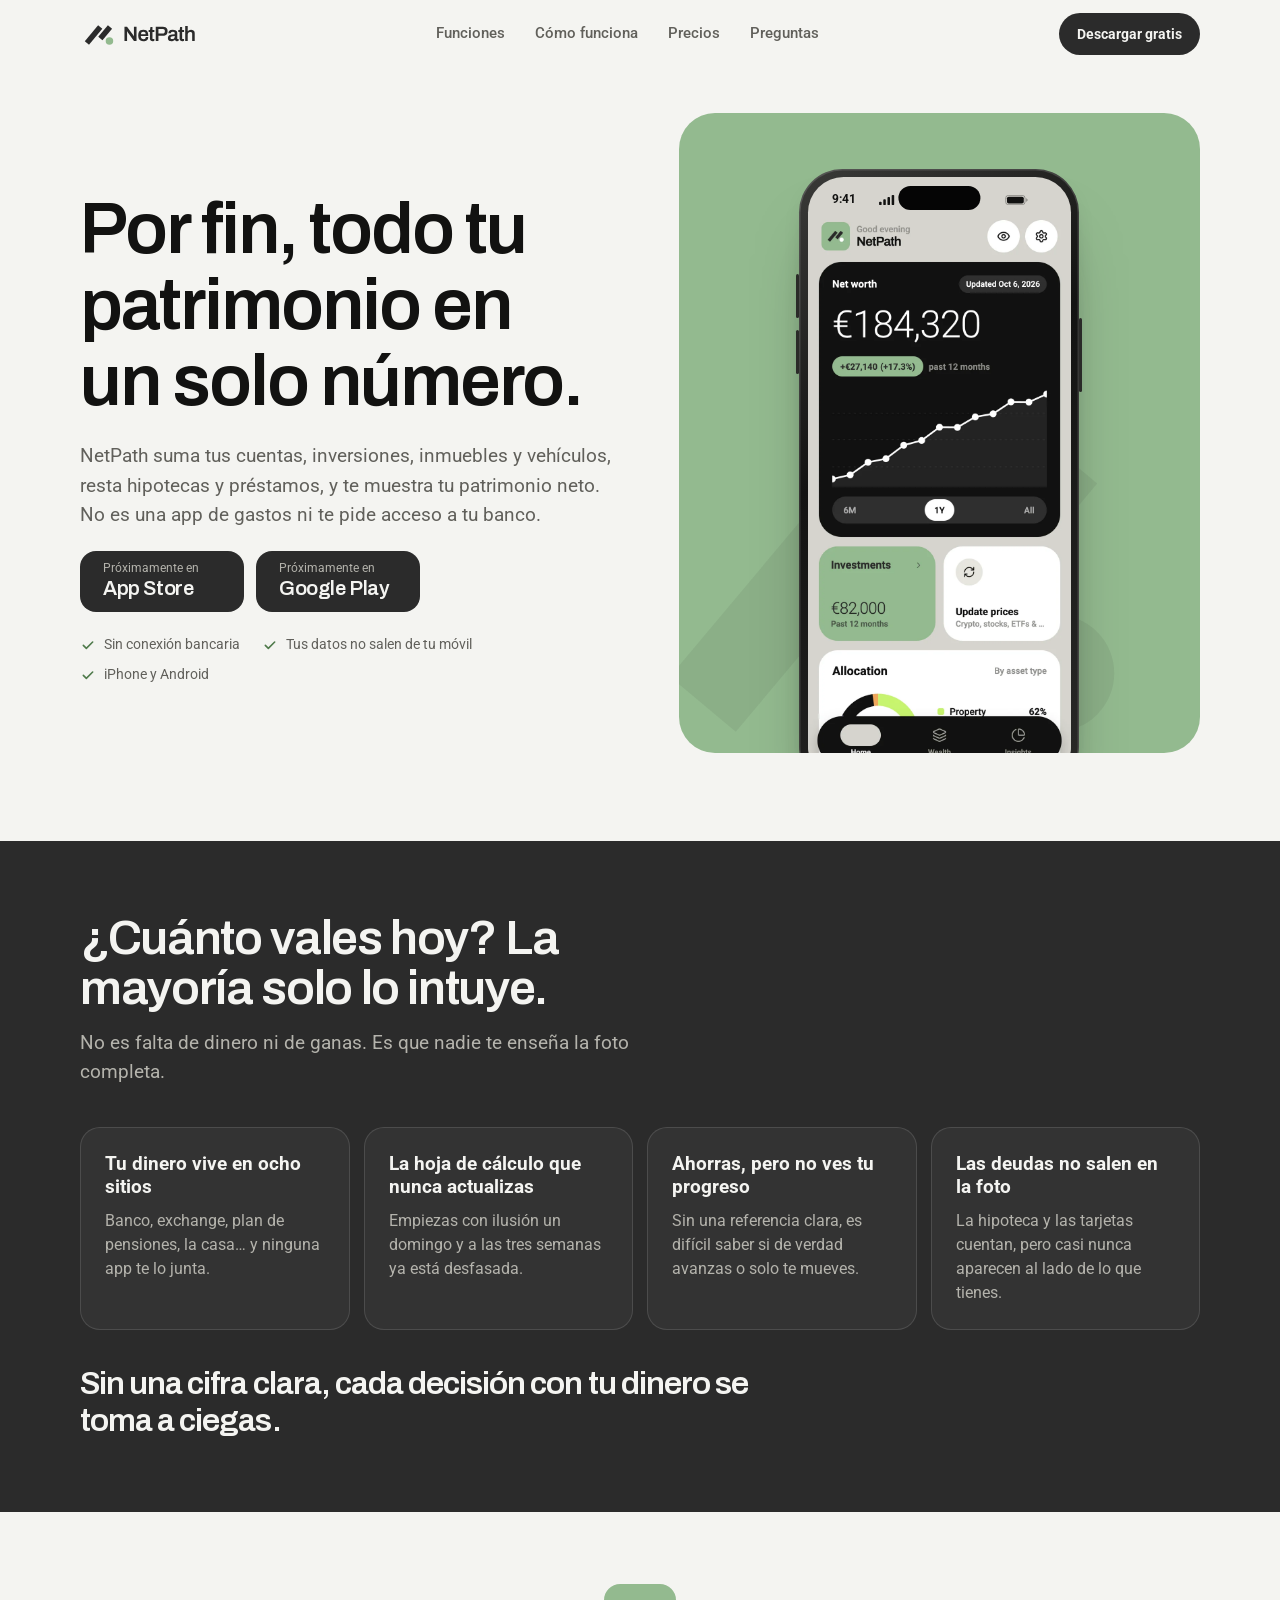
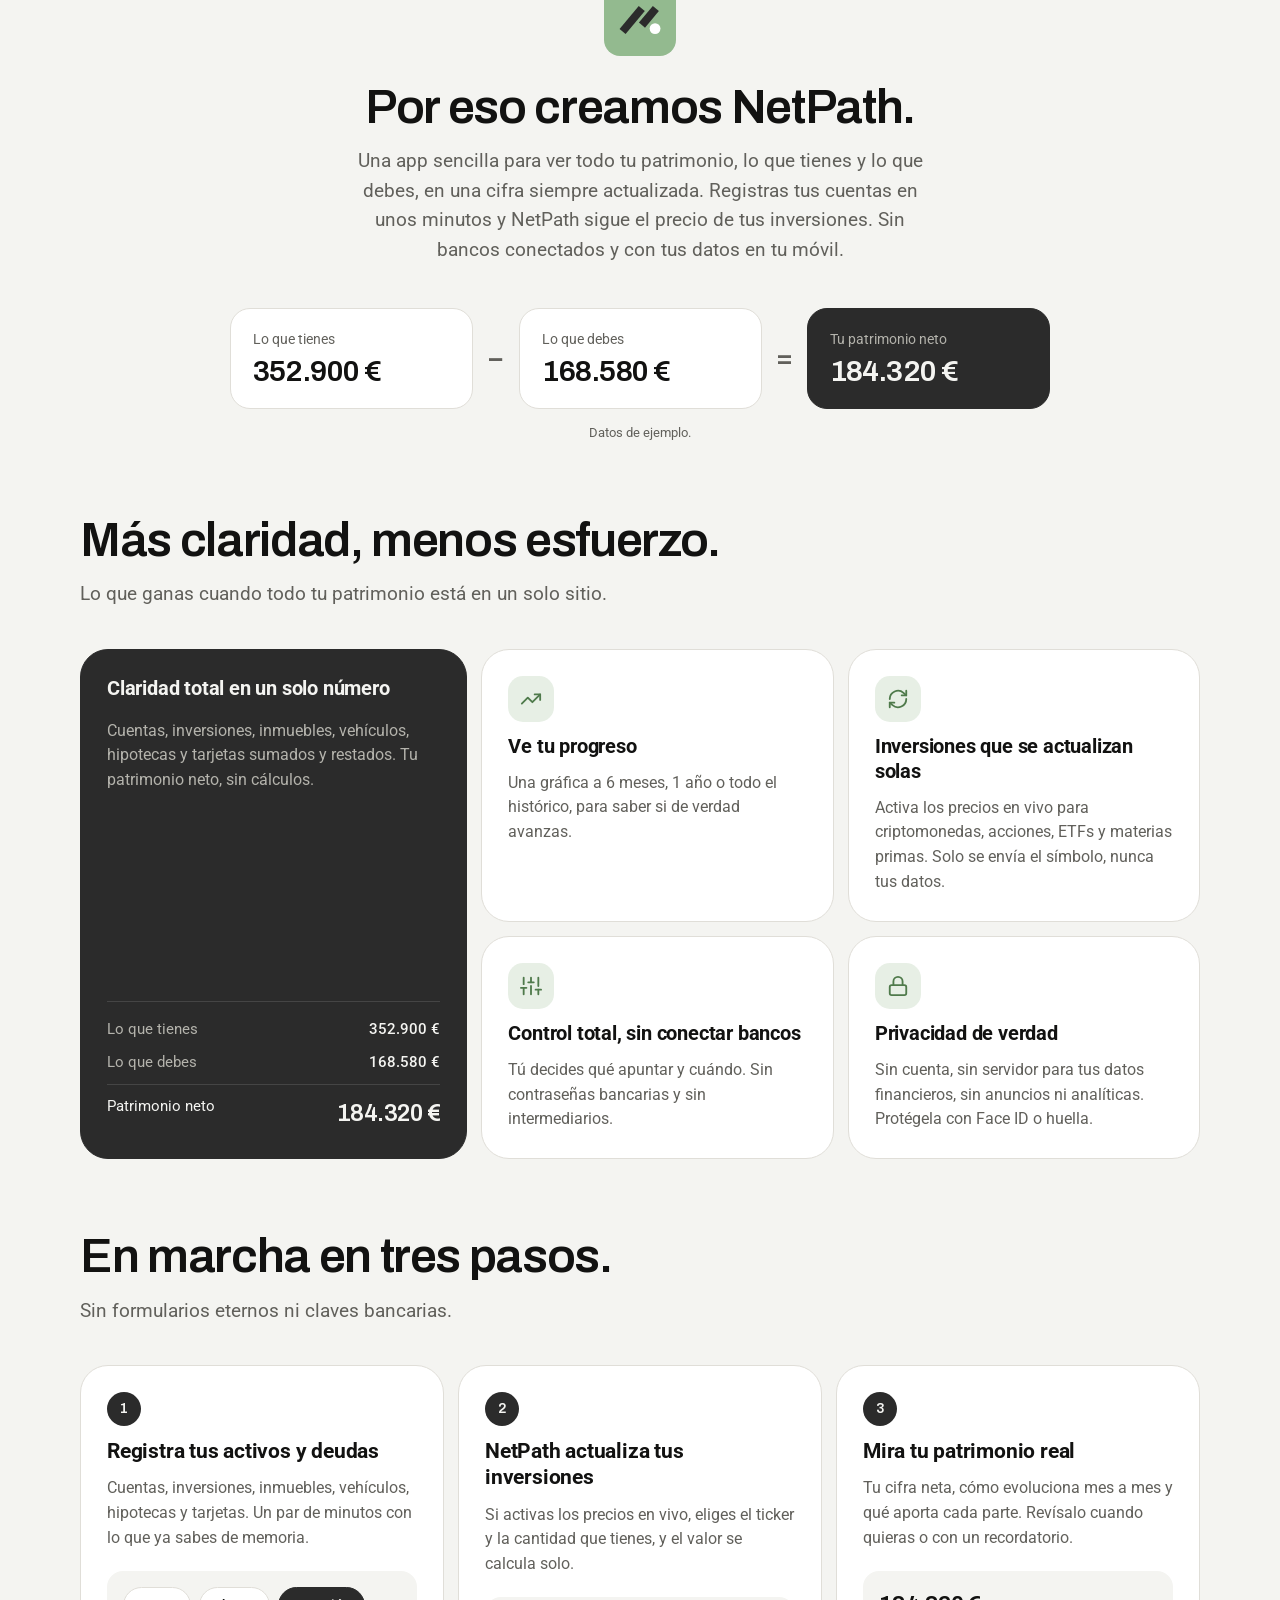
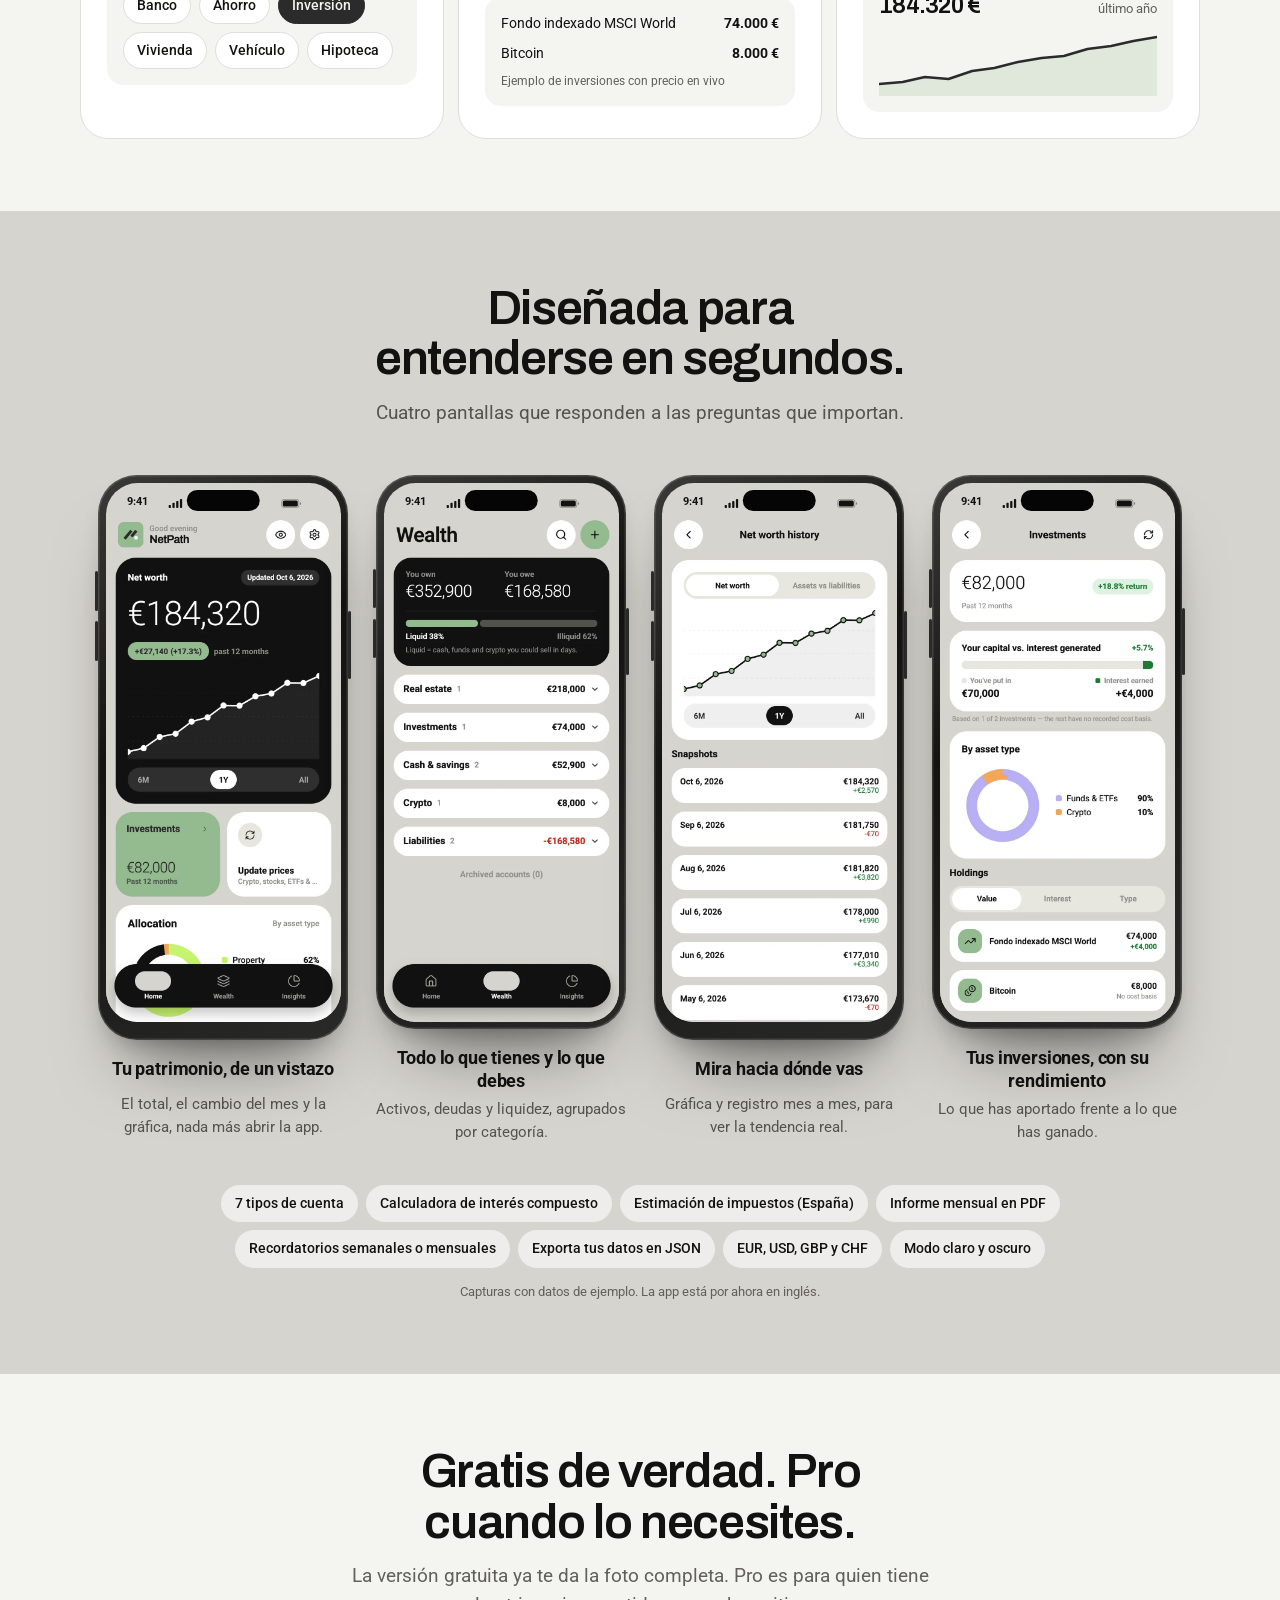
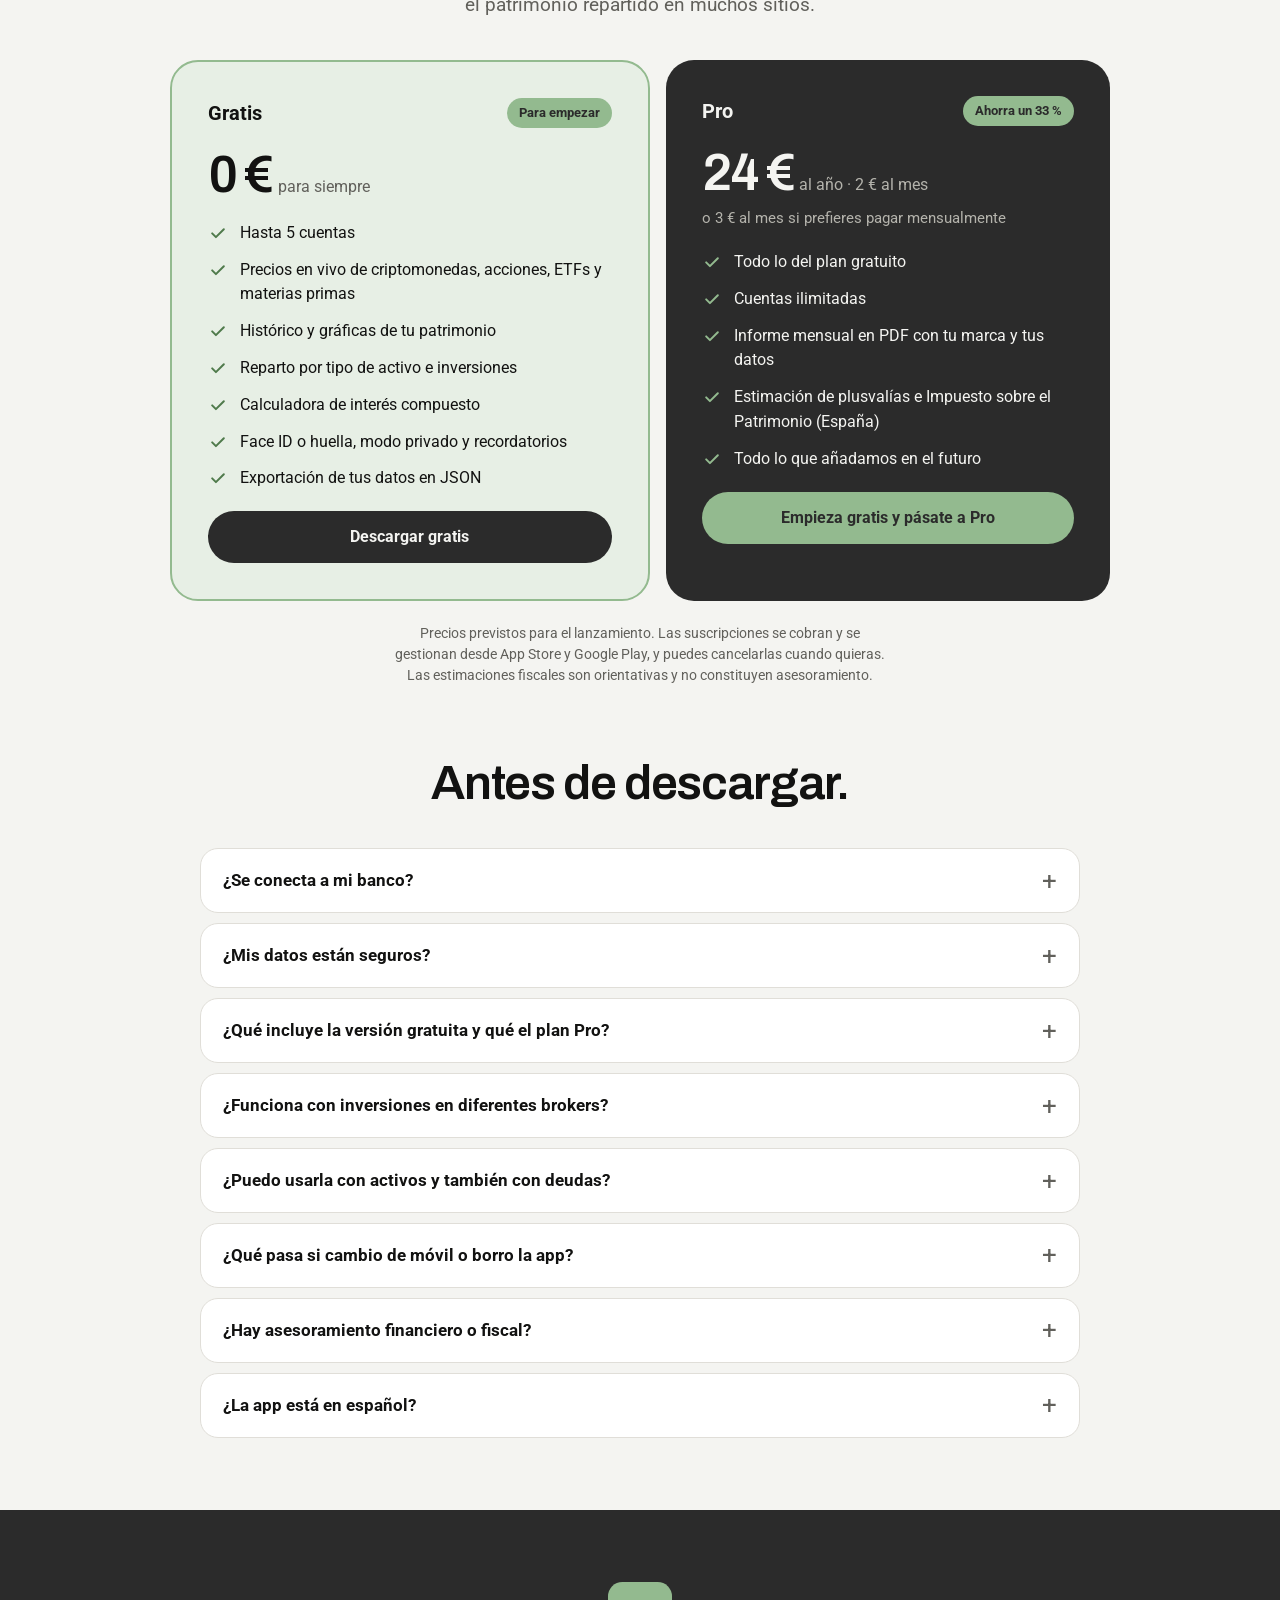
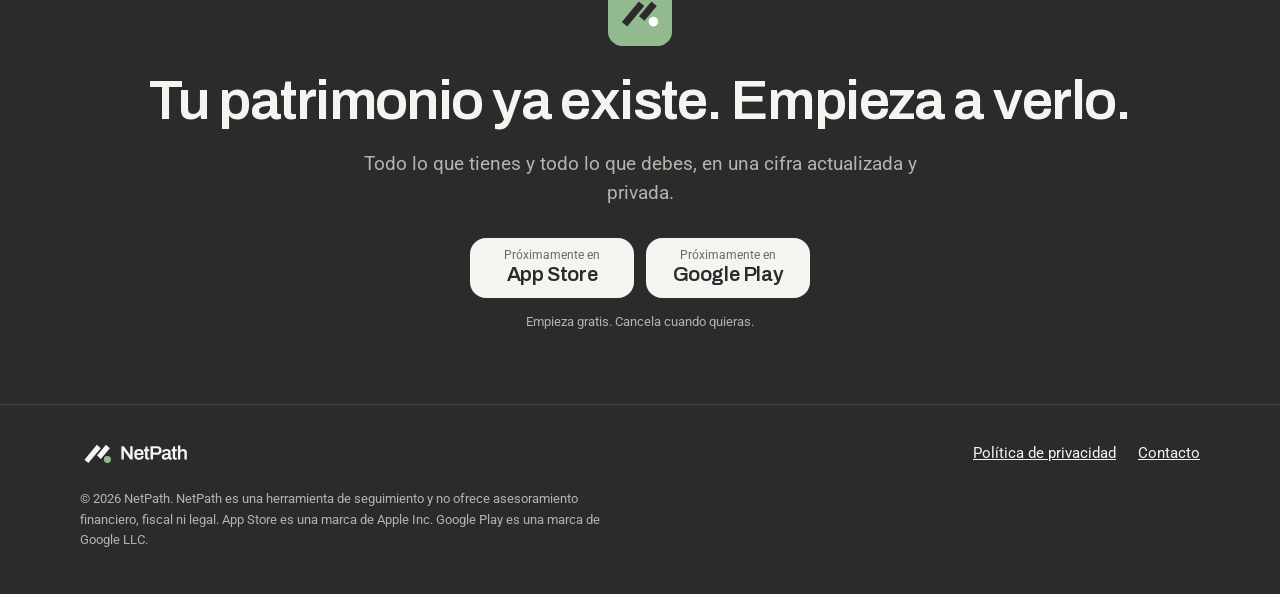
==== index.html @ cfa5561f "NetPath landing page (es), privacy policy, brand assets Co-Authored-By: Claude Sonnet 5.5 <noreply@a" ====
<!doctype html>
<html lang="es">
<head>
  <meta charset="utf-8">
  <meta name="viewport" content="width=device-width, initial-scale=1, viewport-fit=cover">
  <title>NetPath: tu patrimonio neto en un solo número</title>
  <meta name="description" content="NetPath suma tus cuentas, inversiones, inmuebles y deudas y te muestra tu patrimonio neto. Sin conectar bancos y con tus datos solo en tu móvil. Para iPhone y Android.">
  <meta name="theme-color" content="#F4F4F1">
  <meta property="og:type" content="website">
  <meta property="og:title" content="NetPath: tu patrimonio neto en un solo número">
  <meta property="og:description" content="Sin conectar bancos. Tus datos se quedan en tu móvil. Gratis para empezar.">
  <meta property="og:locale" content="es_ES">
  <link rel="icon" href="assets/brand/app-icon.svg" type="image/svg+xml">
  <link rel="apple-touch-icon" href="assets/brand/app-icon-1024.png">
  <link rel="preload" href="assets/fonts/archivo-600.woff" as="font" type="font/woff" crossorigin>
  <link rel="stylesheet" href="styles.css">
</head>
<body>

<!-- Shared icons (status bar of the phone mockups, checks) -->
<svg width="0" height="0" style="position:absolute" aria-hidden="true">
  <symbol id="i-signal" viewBox="0 0 18 12"><rect x="0" y="8" width="3" height="4" rx="1" fill="currentColor"/><rect x="5" y="5" width="3" height="7" rx="1" fill="currentColor"/><rect x="10" y="2.5" width="3" height="9.5" rx="1" fill="currentColor"/><rect x="15" y="0" width="3" height="12" rx="1" fill="currentColor"/></symbol>
  <symbol id="i-wifi" viewBox="0 0 17 12"><path d="M1 4.300a10.500 10.500 0 0 1 15 0" fill="none" stroke="currentColor" stroke-width="1.700" stroke-linecap="round"/><path d="M3.700 7a6.700 6.700 0 0 1 9.600 0" fill="none" stroke="currentColor" stroke-width="1.700" stroke-linecap="round"/><circle cx="8.500" cy="10" r="1.500" fill="currentColor"/></symbol>
  <symbol id="i-battery" viewBox="0 0 27 12"><rect x=".5" y=".5" width="23" height="11" rx="3.200" fill="none" stroke="currentColor" opacity=".4"/><rect x="2" y="2" width="20" height="8" rx="2" fill="currentColor"/><path d="M25 4v4c.8-.3 1.500-1.100 1.500-2S25.800 4.300 25 4Z" fill="currentColor" opacity=".45"/></symbol>
  <symbol id="i-check" viewBox="0 0 24 24"><path d="M5 12.500l4.500 4.500L19 7.500" fill="none" stroke="currentColor" stroke-width="2.400" stroke-linecap="round" stroke-linejoin="round"/></symbol>
</svg>

<header class="site-header">
  <div class="wrap">
    <a class="brand" href="#top" aria-label="NetPath, inicio"><img src="assets/brand/netpath-lockup.svg" alt="NetPath" width="116" height="30"></a>
    <nav class="nav" aria-label="Principal">
      <a href="#beneficios">Funciones</a>
      <a href="#como-funciona">Cómo funciona</a>
      <a href="#precios">Precios</a>
      <a href="#preguntas">Preguntas</a>
    </nav>
    <a class="btn btn-dark btn-sm" href="#descargar">Descargar gratis</a>
  </div>
</header>

<main id="top">

<!-- 1. Hero -->
<section class="hero">
  <div class="wrap hero-grid">
    <div class="hero-copy">
      <h1 class="h-display">Por fin, todo tu patrimonio en un solo número.</h1>
      <p class="lead">NetPath suma tus cuentas, inversiones, inmuebles y vehículos, resta hipotecas y préstamos, y te muestra tu patrimonio neto. No es una app de gastos ni te pide acceso a tu banco.</p>
      <div class="stores" id="hero-stores" data-stores>
        <a class="store" data-store="ios" aria-disabled="true"><span class="store-small">Próximamente en</span><span class="store-big">App Store</span></a>
        <a class="store" data-store="android" aria-disabled="true"><span class="store-small">Próximamente en</span><span class="store-big">Google Play</span></a>
      </div>
      <ul class="trust">
        <li><svg><use href="#i-check"/></svg>Sin conexión bancaria</li>
        <li><svg><use href="#i-check"/></svg>Tus datos no salen de tu móvil</li>
        <li><svg><use href="#i-check"/></svg>iPhone y Android</li>
      </ul>
    </div>
    <div class="hero-panel">
      <svg class="path" viewBox="0 0 100 100" aria-hidden="true"><g fill="currentColor"><rect x="-20.72" y="-5.5" width="41.44" height="11" transform="translate(39.13 50) rotate(-50)"/><rect x="-15" y="-5.5" width="30" height="11" transform="translate(62.38 45.62) rotate(-50)"/><circle cx="70.91" cy="61.91" r="7.5"/></g></svg>
      <div class="phone">
        <div class="phone-screen">
          <div class="statusbar"><span>9:41</span><span class="icons"><svg><use href="#i-signal"/></svg><svg><use href="#i-wifi"/></svg><svg><use href="#i-battery"/></svg></span></div>
          <img src="assets/screens/home.webp" width="780" height="1688" alt="Pantalla de inicio de NetPath con un patrimonio neto de 184.320 euros y su evolución en el último año">
        </div>
      </div>
    </div>
  </div>
</section>

<!-- 2. Problema -->
<section class="section on-dark" aria-labelledby="t-problema">
  <div class="wrap">
    <div class="section-head">
      <h2 class="h-display" id="t-problema">¿Cuánto vales hoy? La mayoría solo lo intuye.</h2>
      <p class="lead">No es falta de dinero ni de ganas. Es que nadie te enseña la foto completa.</p>
    </div>
    <div class="pains">
      <div class="pain"><h3>Tu dinero vive en ocho sitios</h3><p>Banco, exchange, plan de pensiones, la casa… y ninguna app te lo junta.</p></div>
      <div class="pain"><h3>La hoja de cálculo que nunca actualizas</h3><p>Empiezas con ilusión un domingo y a las tres semanas ya está desfasada.</p></div>
      <div class="pain"><h3>Ahorras, pero no ves tu progreso</h3><p>Sin una referencia clara, es difícil saber si de verdad avanzas o solo te mueves.</p></div>
      <div class="pain"><h3>Las deudas no salen en la foto</h3><p>La hipoteca y las tarjetas cuentan, pero casi nunca aparecen al lado de lo que tienes.</p></div>
    </div>
    <p class="pain-close">Sin una cifra clara, cada decisión con tu dinero se toma a ciegas.</p>
  </div>
</section>

<!-- 3. Solución -->
<section class="section solution" aria-labelledby="t-solucion">
  <div class="wrap">
    <div class="tile"><img src="assets/brand/app-icon.svg" alt="" width="72" height="72"></div>
    <div class="section-head center">
      <h2 class="h-display" id="t-solucion">Por eso creamos NetPath.</h2>
      <p class="lead">Una app sencilla para ver todo tu patrimonio, lo que tienes y lo que debes, en una cifra siempre actualizada. Registras tus cuentas en unos minutos y NetPath sigue el precio de tus inversiones. Sin bancos conectados y con tus datos en tu móvil.</p>
    </div>
    <div class="sum" role="group" aria-label="Ejemplo de cálculo del patrimonio neto">
      <div class="sum-box"><small>Lo que tienes</small><strong>352.900 €</strong></div>
      <span class="sum-op" aria-hidden="true">−</span>
      <div class="sum-box"><small>Lo que debes</small><strong>168.580 €</strong></div>
      <span class="sum-op" aria-hidden="true">=</span>
      <div class="sum-box total"><small>Tu patrimonio neto</small><strong>184.320 €</strong></div>
    </div>
    <p class="fine">Datos de ejemplo.</p>
  </div>
</section>

<!-- 3b. Beneficios -->
<section class="section" id="beneficios" style="padding-top:0" aria-labelledby="t-beneficios">
  <div class="wrap">
    <div class="section-head">
      <h2 class="h-display" id="t-beneficios">Más claridad, menos esfuerzo.</h2>
      <p class="lead">Lo que ganas cuando todo tu patrimonio está en un solo sitio.</p>
    </div>
    <div class="benefits">
      <article class="benefit feature">
        <h3>Claridad total en un solo número</h3>
        <p>Cuentas, inversiones, inmuebles, vehículos, hipotecas y tarjetas sumados y restados. Tu patrimonio neto, sin cálculos.</p>
        <div class="mini" aria-label="Ejemplo">
          <div>Lo que tienes <b>352.900 €</b></div>
          <div>Lo que debes <b>168.580 €</b></div>
          <div class="sum-line">Patrimonio neto <b>184.320 €</b></div>
        </div>
      </article>
      <article class="benefit">
        <span class="ico"><svg viewBox="0 0 24 24" fill="none" stroke="currentColor" stroke-width="2" stroke-linecap="round" stroke-linejoin="round"><polyline points="22 7 13.5 15.5 8.5 10.5 2 17"/><polyline points="16 7 22 7 22 13"/></svg></span>
        <h3>Ve tu progreso</h3>
        <p>Una gráfica a 6 meses, 1 año o todo el histórico, para saber si de verdad avanzas.</p>
      </article>
      <article class="benefit">
        <span class="ico"><svg viewBox="0 0 24 24" fill="none" stroke="currentColor" stroke-width="2" stroke-linecap="round" stroke-linejoin="round"><path d="M3 12a9 9 0 0 1 15-6.7L21 8"/><path d="M21 3v5h-5"/><path d="M21 12a9 9 0 0 1-15 6.7L3 16"/><path d="M3 21v-5h5"/></svg></span>
        <h3>Inversiones que se actualizan solas</h3>
        <p>Activa los precios en vivo para criptomonedas, acciones, ETFs y materias primas. Solo se envía el símbolo, nunca tus datos.</p>
      </article>
      <article class="benefit">
        <span class="ico"><svg viewBox="0 0 24 24" fill="none" stroke="currentColor" stroke-width="2" stroke-linecap="round" stroke-linejoin="round"><line x1="4" y1="21" x2="4" y2="14"/><line x1="4" y1="10" x2="4" y2="3"/><line x1="12" y1="21" x2="12" y2="12"/><line x1="12" y1="8" x2="12" y2="3"/><line x1="20" y1="21" x2="20" y2="16"/><line x1="20" y1="12" x2="20" y2="3"/><line x1="1" y1="14" x2="7" y2="14"/><line x1="9" y1="8" x2="15" y2="8"/><line x1="17" y1="16" x2="23" y2="16"/></svg></span>
        <h3>Control total, sin conectar bancos</h3>
        <p>Tú decides qué apuntar y cuándo. Sin contraseñas bancarias y sin intermediarios.</p>
      </article>
      <article class="benefit">
        <span class="ico"><svg viewBox="0 0 24 24" fill="none" stroke="currentColor" stroke-width="2" stroke-linecap="round" stroke-linejoin="round"><rect x="3" y="11" width="18" height="11" rx="2"/><path d="M7 11V7a5 5 0 0 1 10 0v4"/></svg></span>
        <h3>Privacidad de verdad</h3>
        <p>Sin cuenta, sin servidor para tus datos financieros, sin anuncios ni analíticas. Protégela con Face ID o huella.</p>
      </article>
    </div>
  </div>
</section>

<!-- 4. Cómo funciona -->
<section class="section" id="como-funciona" style="padding-top:0" aria-labelledby="t-pasos">
  <div class="wrap">
    <div class="section-head">
      <h2 class="h-display" id="t-pasos">En marcha en tres pasos.</h2>
      <p class="lead">Sin formularios eternos ni claves bancarias.</p>
    </div>
    <ol class="steps" style="list-style:none;padding:0;margin:0">
      <li class="step">
        <span class="step-n">1</span>
        <h3>Registra tus activos y deudas</h3>
        <p>Cuentas, inversiones, inmuebles, vehículos, hipotecas y tarjetas. Un par de minutos con lo que ya sabes de memoria.</p>
        <div class="step-demo" aria-hidden="true"><div class="chips"><span class="chip">Banco</span><span class="chip">Ahorro</span><span class="chip on">Inversión</span><span class="chip">Vivienda</span><span class="chip">Vehículo</span><span class="chip">Hipoteca</span></div></div>
      </li>
      <li class="step">
        <span class="step-n">2</span>
        <h3>NetPath actualiza tus inversiones</h3>
        <p>Si activas los precios en vivo, eliges el ticker y la cantidad que tienes, y el valor se calcula solo.</p>
        <div class="step-demo" aria-hidden="true">
          <div class="row"><span>Fondo indexado MSCI World</span><b>74.000 €</b></div>
          <div class="row"><span>Bitcoin</span><b>8.000 €</b></div>
          <small style="color:var(--muted)">Ejemplo de inversiones con precio en vivo</small>
        </div>
      </li>
      <li class="step">
        <span class="step-n">3</span>
        <h3>Mira tu patrimonio real</h3>
        <p>Tu cifra neta, cómo evoluciona mes a mes y qué aporta cada parte. Revísalo cuando quieras o con un recordatorio.</p>
        <div class="step-demo" aria-hidden="true">
          <div class="row"><b style="font-family:var(--display);font-size:24px;letter-spacing:-.03em">184.320 €</b><small>último año</small></div>
          <svg class="spark" viewBox="0 0 200 64" preserveAspectRatio="none"><path d="M0 52 L17 50 L33 45 L50 47 L67 39 L83 36 L100 30 L117 26 L133 24 L150 17 L167 14 L183 9 L200 5 L200 64 L0 64 Z" fill="#93BA8F" opacity=".22"/><path d="M0 52 L17 50 L33 45 L50 47 L67 39 L83 36 L100 30 L117 26 L133 24 L150 17 L167 14 L183 9 L200 5" fill="none" stroke="#2B2B2B" stroke-width="2.5" stroke-linejoin="round" stroke-linecap="round" vector-effect="non-scaling-stroke"/></svg>
        </div>
      </li>
    </ol>
  </div>
</section>

<!-- Pantallas -->
<section class="section screens-band" aria-labelledby="t-pantallas">
  <div class="wrap">
    <div class="section-head center">
      <h2 class="h-display" id="t-pantallas">Diseñada para entenderse en segundos.</h2>
      <p class="lead" style="color:#55544f">Cuatro pantallas que responden a las preguntas que importan.</p>
    </div>
    <div class="screens" role="list">
      <figure role="listitem">
        <div class="phone"><div class="phone-screen"><div class="statusbar"><span>9:41</span><span class="icons"><svg><use href="#i-signal"/></svg><svg><use href="#i-wifi"/></svg><svg><use href="#i-battery"/></svg></span></div><img loading="lazy" src="assets/screens/home.webp" width="780" height="1688" alt="Inicio: patrimonio neto y evolución"></div></div>
        <figcaption><b>Tu patrimonio, de un vistazo</b><span>El total, el cambio del mes y la gráfica, nada más abrir la app.</span></figcaption>
      </figure>
      <figure role="listitem">
        <div class="phone"><div class="phone-screen"><div class="statusbar"><span>9:41</span><span class="icons"><svg><use href="#i-signal"/></svg><svg><use href="#i-wifi"/></svg><svg><use href="#i-battery"/></svg></span></div><img loading="lazy" src="assets/screens/wealth.webp" width="780" height="1688" alt="Patrimonio: lo que tienes y lo que debes, por categorías"></div></div>
        <figcaption><b>Todo lo que tienes y lo que debes</b><span>Activos, deudas y liquidez, agrupados por categoría.</span></figcaption>
      </figure>
      <figure role="listitem">
        <div class="phone"><div class="phone-screen"><div class="statusbar"><span>9:41</span><span class="icons"><svg><use href="#i-signal"/></svg><svg><use href="#i-wifi"/></svg><svg><use href="#i-battery"/></svg></span></div><img loading="lazy" src="assets/screens/history.webp" width="780" height="1688" alt="Histórico del patrimonio neto con instantáneas mensuales"></div></div>
        <figcaption><b>Mira hacia dónde vas</b><span>Gráfica y registro mes a mes, para ver la tendencia real.</span></figcaption>
      </figure>
      <figure role="listitem">
        <div class="phone"><div class="phone-screen"><div class="statusbar"><span>9:41</span><span class="icons"><svg><use href="#i-signal"/></svg><svg><use href="#i-wifi"/></svg><svg><use href="#i-battery"/></svg></span></div><img loading="lazy" src="assets/screens/investments.webp" width="780" height="1688" alt="Inversiones: capital aportado frente a intereses generados"></div></div>
        <figcaption><b>Tus inversiones, con su rendimiento</b><span>Lo que has aportado frente a lo que has ganado.</span></figcaption>
      </figure>
    </div>
    <ul class="feature-list" aria-label="Más funciones">
      <li>7 tipos de cuenta</li><li>Calculadora de interés compuesto</li><li>Estimación de impuestos (España)</li><li>Informe mensual en PDF</li><li>Recordatorios semanales o mensuales</li><li>Exporta tus datos en JSON</li><li>EUR, USD, GBP y CHF</li><li>Modo claro y oscuro</li>
    </ul>
    <p class="fine" style="text-align:center">Capturas con datos de ejemplo. La app está por ahora en inglés.</p>
  </div>
</section>

<!-- 5. Precios -->
<section class="section" id="precios" aria-labelledby="t-precios">
  <div class="wrap">
    <div class="section-head center">
      <h2 class="h-display" id="t-precios">Gratis de verdad. Pro cuando lo necesites.</h2>
      <p class="lead">La versión gratuita ya te da la foto completa. Pro es para quien tiene el patrimonio repartido en muchos sitios.</p>
    </div>
    <div class="plans">
      <article class="plan plan-free">
        <div class="plan-head"><h3>Gratis</h3><span class="pill">Para empezar</span></div>
        <p class="price">0 €<small>para siempre</small></p>
        <ul>
          <li><svg><use href="#i-check"/></svg>Hasta 5 cuentas</li>
          <li><svg><use href="#i-check"/></svg>Precios en vivo de criptomonedas, acciones, ETFs y materias primas</li>
          <li><svg><use href="#i-check"/></svg>Histórico y gráficas de tu patrimonio</li>
          <li><svg><use href="#i-check"/></svg>Reparto por tipo de activo e inversiones</li>
          <li><svg><use href="#i-check"/></svg>Calculadora de interés compuesto</li>
          <li><svg><use href="#i-check"/></svg>Face ID o huella, modo privado y recordatorios</li>
          <li><svg><use href="#i-check"/></svg>Exportación de tus datos en JSON</li>
        </ul>
        <a class="btn btn-dark" href="#descargar">Descargar gratis</a>
      </article>
      <article class="plan plan-pro on-dark">
        <div class="plan-head"><h3>Pro</h3><span class="pill">Ahorra un 33 %</span></div>
        <div><p class="price">24 €<small>al año · 2 € al mes</small></p><p class="sub" style="font-size:15px;margin-top:8px">o 3 € al mes si prefieres pagar mensualmente</p></div>
        <ul>
          <li><svg><use href="#i-check"/></svg>Todo lo del plan gratuito</li>
          <li><svg><use href="#i-check"/></svg>Cuentas ilimitadas</li>
          <li><svg><use href="#i-check"/></svg>Informe mensual en PDF con tu marca y tus datos</li>
          <li><svg><use href="#i-check"/></svg>Estimación de plusvalías e Impuesto sobre el Patrimonio (España)</li>
          <li><svg><use href="#i-check"/></svg>Todo lo que añadamos en el futuro</li>
        </ul>
        <a class="btn btn-sage" href="#descargar">Empieza gratis y pásate a Pro</a>
      </article>
    </div>
    <p class="price-note">Precios previstos para el lanzamiento. Las suscripciones se cobran y se gestionan desde App Store y Google Play, y puedes cancelarlas cuando quieras. Las estimaciones fiscales son orientativas y no constituyen asesoramiento.</p>
  </div>
</section>

<!-- 6. FAQ -->
<section class="section" id="preguntas" style="padding-top:0" aria-labelledby="t-faq">
  <div class="wrap">
    <div class="section-head center">
      <h2 class="h-display" id="t-faq">Antes de descargar.</h2>
    </div>
    <div class="faq">
      <details><summary>¿Se conecta a mi banco?</summary><div class="answer">No, y es a propósito. NetPath nunca te pide credenciales bancarias ni conecta con tus cuentas. Tú apuntas tus saldos, y así tus claves no pasan por ninguna aplicación.</div></details>
      <details><summary>¿Mis datos están seguros?</summary><div class="answer">Tus cuentas, saldos e inversiones se guardan solo en tu móvil. No hay registro de usuario ni un servidor donde estén tus datos financieros, no usamos analíticas ni publicidad, y puedes bloquear la app con Face ID o huella. Lo único que puede salir del móvil es un email, si decides dejarlo para recibir novedades. <a href="privacy/">Lee la política de privacidad</a>.</div></details>
      <details><summary>¿Qué incluye la versión gratuita y qué el plan Pro?</summary><div class="answer">La gratuita incluye hasta 5 cuentas con precios en vivo, histórico, gráficas e inversiones. Pro añade cuentas ilimitadas, el informe mensual en PDF y la estimación de impuestos para España.</div></details>
      <details><summary>¿Funciona con inversiones en diferentes brokers?</summary><div class="answer">Sí. NetPath no depende de tu broker: apuntas cada posición, o el ticker y la cantidad si activas el precio en vivo, y todo se suma en un único patrimonio. Los precios en vivo se obtienen de Binance (criptomonedas) y de Yahoo Finance (acciones, ETFs y materias primas).</div></details>
      <details><summary>¿Puedo usarla con activos y también con deudas?</summary><div class="answer">Sí. Puedes añadir hipotecas, préstamos y tarjetas de crédito, y se restan de lo que tienes para dar tu patrimonio neto real.</div></details>
      <details><summary>¿Qué pasa si cambio de móvil o borro la app?</summary><div class="answer">Como tus datos viven solo en tu dispositivo, no hay copia en la nube. Antes de cambiar de móvil o desinstalar, usa la opción de exportar tus datos en JSON para guardarlos donde prefieras.</div></details>
      <details><summary>¿Hay asesoramiento financiero o fiscal?</summary><div class="answer">No. NetPath es una herramienta para ver y entender tu patrimonio. Las estimaciones de impuestos son orientativas y conviene confirmarlas con un profesional.</div></details>
      <details><summary>¿La app está en español?</summary><div class="answer">Por ahora la app está en inglés. Estamos trabajando en la versión en español.</div></details>
    </div>
  </div>
</section>

<!-- 7. Cierre -->
<section class="section on-dark cta-final" id="descargar" aria-labelledby="t-cierre">
  <div class="wrap">
    <div class="tile"><img src="assets/brand/app-icon.svg" alt="" width="64" height="64"></div>
    <h2 class="h-display" id="t-cierre" style="font-size:clamp(32px,7vw,56px)">Tu patrimonio ya existe. Empieza a verlo.</h2>
    <p class="lead">Todo lo que tienes y todo lo que debes, en una cifra actualizada y privada.</p>
    <div class="stores stores--light" data-stores>
      <a class="store" data-store="ios" aria-disabled="true"><span class="store-small">Próximamente en</span><span class="store-big">App Store</span></a>
      <a class="store" data-store="android" aria-disabled="true"><span class="store-small">Próximamente en</span><span class="store-big">Google Play</span></a>
    </div>
    <p class="fine" style="color:var(--muted-on-dark)">Empieza gratis. Cancela cuando quieras.</p>
  </div>
</section>

</main>

<footer class="site-footer on-dark">
  <div class="wrap">
    <div class="foot-top">
      <img src="assets/brand/netpath-lockup-on-dark.svg" alt="NetPath" width="116" height="28">
      <nav class="foot-links" aria-label="Legal y contacto">
        <a href="privacy/">Política de privacidad</a>
        <a href="mailto:barnacle1982@altmail.kr">Contacto</a>
      </nav>
    </div>
    <p class="foot-small">© <span id="year">2026</span> NetPath. NetPath es una herramienta de seguimiento y no ofrece asesoramiento financiero, fiscal ni legal. App Store es una marca de Apple Inc. Google Play es una marca de Google LLC.</p>
  </div>
</footer>

<div class="sticky-cta" id="sticky" aria-hidden="true"><a class="btn btn-dark" href="#descargar" tabindex="-1">Descargar gratis</a></div>

<script src="main.js"></script>
</body>
</html>
---- styles.css ----
/* NetPath landing — tokens come from the brand kit (sage, charcoal, off-white). */
@font-face { font-family: "Roboto"; font-weight: 400; font-display: swap; src: url("assets/fonts/roboto-400.woff") format("woff"); }
@font-face { font-family: "Roboto"; font-weight: 500; font-display: swap; src: url("assets/fonts/roboto-500.woff") format("woff"); }
@font-face { font-family: "Roboto"; font-weight: 700; font-display: swap; src: url("assets/fonts/roboto-700.woff") format("woff"); }
@font-face { font-family: "Archivo"; font-weight: 600; font-display: swap; src: url("assets/fonts/archivo-600.woff") format("woff"); }

:root {
  --charcoal: #2B2B2B;
  --ink: #121211;
  --sage: #93BA8F;
  --sage-soft: #E7EFE5;
  --sage-deep: #4F7A4B;
  --paper: #F4F4F1;
  --stone: #D6D4CE;
  --white: #FFFFFF;
  --muted: #61605B;
  --muted-on-dark: #B4B3AC;
  --line: #E0DED8;
  --line-dark: rgba(255, 255, 255, 0.12);
  --radius-lg: 28px;
  --radius-md: 20px;
  --gutter: 20px;
  --max: 1160px;
  --display: "Archivo", "Roboto", system-ui, sans-serif;
  --text: "Roboto", system-ui, -apple-system, "Segoe UI", sans-serif;
}

*, *::before, *::after { box-sizing: border-box; }
html { scroll-behavior: smooth; -webkit-text-size-adjust: 100%; }
body { margin: 0; background: var(--paper); color: var(--ink); font-family: var(--text); font-size: 17px; line-height: 1.55; -webkit-font-smoothing: antialiased; }
img, svg { display: block; max-width: 100%; }
a { color: inherit; }
h1, h2, h3, p, ul, figure { margin: 0; }
ul { padding: 0; list-style: none; }
:focus-visible { outline: 3px solid var(--sage-deep); outline-offset: 3px; border-radius: 6px; }
.on-dark :focus-visible { outline-color: var(--sage); }
@media (prefers-reduced-motion: reduce) { html { scroll-behavior: auto; } * { transition: none !important; } }

.wrap { width: 100%; max-width: var(--max); margin: 0 auto; padding-inline: var(--gutter); }
.section { padding-block: 72px; }
.on-dark { background: var(--charcoal); color: var(--paper); }
.sr-only { position: absolute; width: 1px; height: 1px; overflow: hidden; clip: rect(0 0 0 0); white-space: nowrap; }

/* Type */
.h-display { font-family: var(--display); font-weight: 600; letter-spacing: -0.028em; line-height: 1.05; text-wrap: balance; }
h1.h-display { font-size: clamp(40px, 9vw, 72px); }
h2.h-display { font-size: clamp(30px, 6vw, 48px); }
.lead { font-size: clamp(17px, 2.4vw, 19px); color: var(--muted); max-width: 54ch; }
.on-dark .lead { color: var(--muted-on-dark); }
.section-head { display: grid; gap: 14px; margin-bottom: 40px; max-width: 720px; }
.section-head.center { margin-inline: auto; text-align: center; justify-items: center; }

/* Buttons */
.btn { display: inline-flex; align-items: center; justify-content: center; gap: 8px; min-height: 52px; padding: 0 26px; border-radius: 999px; font: 700 16px/1 var(--text); text-decoration: none; border: 0; cursor: pointer; transition: transform .15s ease, background-color .15s ease; }
.btn:active { transform: scale(.98); }
.btn-dark { background: var(--charcoal); color: var(--paper); }
.btn-dark:hover { background: #000; }
.btn-sage { background: var(--sage); color: var(--charcoal); }
.btn-sage:hover { background: #A5C9A1; }
.btn-sm { min-height: 42px; padding: 0 18px; font-size: 14px; }

.stores { display: flex; flex-wrap: wrap; gap: 12px; }
.store { display: grid; gap: 1px; min-width: 164px; padding: 10px 22px 11px; border-radius: 16px; background: var(--charcoal); color: var(--paper); text-decoration: none; border: 1px solid transparent; }
.store-small { font-size: 11.5px; color: var(--muted-on-dark); line-height: 1.2; }
.store-big { font-family: var(--display); font-weight: 600; font-size: 20px; letter-spacing: -0.02em; line-height: 1.15; }
a.store:hover { background: #000; }
.store[aria-disabled="true"] { cursor: default; }
.stores--light .store { background: var(--paper); color: var(--charcoal); }
.stores--light .store-small { color: #6a6963; }
.stores--light a.store:hover { background: var(--white); }

/* Header */
.site-header { position: sticky; top: 0; z-index: 30; background: rgba(244, 244, 241, 0.9); backdrop-filter: saturate(1.4) blur(12px); border-bottom: 1px solid transparent; }
.site-header .wrap { display: flex; align-items: center; justify-content: space-between; min-height: 68px; gap: 16px; }
.brand img { height: 30px; width: auto; }
.nav { display: none; gap: 30px; font-size: 15px; font-weight: 500; }
.nav a { text-decoration: none; color: var(--muted); }
.nav a:hover { color: var(--ink); }
@media (min-width: 860px) { .nav { display: flex; } }

/* Hero */
.hero { padding-block: 28px 56px; }
.hero-grid { display: grid; gap: 40px; align-items: center; }
.hero-copy { display: grid; gap: 22px; justify-items: start; padding-top: 12px; }
.trust { display: flex; flex-wrap: wrap; gap: 8px 22px; font-size: 14px; color: var(--muted); }
.trust li { display: flex; align-items: center; gap: 8px; }
.trust svg { width: 16px; height: 16px; color: var(--sage-deep); flex: none; }
.hero-panel { position: relative; overflow: hidden; border-radius: 36px; background: var(--sage); min-height: 520px; display: flex; justify-content: center; align-items: flex-start; padding-top: 44px; isolation: isolate; }
.hero-panel .path { position: absolute; z-index: -1; width: 150%; max-width: none; left: -34%; bottom: -34%; color: rgba(43, 43, 43, 0.075); }
.hero-panel .phone { margin-bottom: -150px; }
@media (min-width: 960px) {
  .hero { padding-block: 44px 88px; }
  .hero-grid { grid-template-columns: 1.02fr 0.98fr; gap: 56px; }
  .hero-panel { min-height: 640px; padding-top: 56px; }
}

/* Phone mockup (CSS only; screenshots are real app captures) */
.phone { --w: 280px; width: var(--w); position: relative; flex: none; border-radius: calc(var(--w) * .155); padding: calc(var(--w) * .03); background: linear-gradient(145deg, #3a3a38, #131312 40%, #2a2a28); box-shadow: inset 0 0 0 1.5px rgba(255,255,255,.14), 0 50px 70px -34px rgba(18, 18, 17, .55), 0 14px 26px -14px rgba(18, 18, 17, .35); }
.phone::before, .phone::after { content: ""; position: absolute; width: 3px; background: #2a2a28; border-radius: 2px; }
.phone::before { left: -3px; top: 17%; height: 7%; box-shadow: 0 calc(var(--w) * .2) 0 #2a2a28; }
.phone::after { right: -3px; top: 24%; height: 12%; }
.phone-screen { position: relative; overflow: hidden; border-radius: calc(var(--w) * .127); background: var(--stone); }
.phone-screen::before { content: ""; position: absolute; z-index: 2; top: calc(var(--w) * .03); left: 50%; width: calc(var(--w) * .29); height: calc(var(--w) * .085); transform: translateX(-50%); border-radius: 999px; background: #050505; }
.statusbar { height: calc(var(--w) * .122); display: flex; align-items: flex-end; justify-content: space-between; padding: 0 calc(var(--w) * .085) calc(var(--w) * .022); font: 700 calc(var(--w) * .043)/1 var(--text); color: var(--ink); }
.statusbar .icons { display: flex; gap: calc(var(--w) * .014); align-items: center; }
.statusbar svg { height: calc(var(--w) * .036); width: auto; }
.phone-screen img { width: 100%; height: auto; }

/* Problem */
.pains { display: grid; gap: 14px; }
.pain { padding: 24px; border: 1px solid var(--line-dark); border-radius: var(--radius-md); background: rgba(255, 255, 255, 0.04); display: grid; gap: 10px; align-content: start; }
.pain h3 { font-size: 19px; font-weight: 700; line-height: 1.25; }
.pain p { color: var(--muted-on-dark); font-size: 15.5px; }
.pain-close { margin-top: 36px; font-family: var(--display); font-weight: 600; letter-spacing: -0.03em; font-size: clamp(22px, 4.4vw, 32px); line-height: 1.15; max-width: 22em; }
@media (min-width: 640px) { .pains { grid-template-columns: repeat(2, 1fr); } }
@media (min-width: 1000px) { .pains { grid-template-columns: repeat(4, 1fr); } }

/* Solution */
.solution { text-align: center; }
.solution .tile { width: 72px; height: 72px; margin: 0 auto 26px; border-radius: 22.4%; overflow: hidden; }
.sum { display: grid; gap: 10px; margin: 44px auto 0; max-width: 820px; align-items: center; }
.sum-box { padding: 20px 22px; border-radius: var(--radius-md); background: var(--white); border: 1px solid var(--line); text-align: left; display: grid; gap: 4px; }
.sum-box small { color: var(--muted); font-size: 14px; }
.sum-box strong { font-family: var(--display); font-weight: 600; font-size: 30px; letter-spacing: -0.03em; line-height: 1.1; }
.sum-box.total { background: var(--charcoal); border-color: var(--charcoal); color: var(--paper); }
.sum-box.total small { color: var(--muted-on-dark); }
.sum-op { font-family: var(--display); font-size: 28px; color: var(--muted); line-height: 1; }
.fine { font-size: 13px; color: var(--muted); margin-top: 14px; }
@media (min-width: 760px) { .sum { grid-template-columns: 1fr auto 1fr auto 1fr; gap: 14px; } }

/* Benefits */
.benefits { display: grid; gap: 14px; }
.benefit { padding: 26px; border-radius: var(--radius-lg); background: var(--white); border: 1px solid var(--line); display: grid; gap: 12px; align-content: start; }
.benefit h3 { font-size: 20px; font-weight: 700; line-height: 1.25; letter-spacing: -0.01em; }
.benefit p { color: var(--muted); font-size: 16px; }
.ico { width: 46px; height: 46px; border-radius: 15px; background: var(--sage-soft); display: grid; place-items: center; color: var(--sage-deep); }
.ico svg { width: 22px; height: 22px; }
.benefit.feature { background: var(--charcoal); border-color: var(--charcoal); color: var(--paper); gap: 18px; grid-template-rows: auto auto 1fr; }
.benefit.feature .mini { align-self: end; }
.benefit.feature p { color: var(--muted-on-dark); }
.mini { display: grid; gap: 10px; padding-top: 16px; border-top: 1px solid var(--line-dark); font-size: 15px; }
.mini div { display: flex; justify-content: space-between; gap: 12px; color: var(--muted-on-dark); }
.mini div b { color: var(--paper); font-weight: 500; }
.mini div.sum-line { padding-top: 10px; border-top: 1px solid var(--line-dark); color: var(--paper); }
.mini div.sum-line b { font-family: var(--display); font-weight: 600; font-size: 24px; letter-spacing: -0.02em; }
@media (min-width: 720px) { .benefits { grid-template-columns: repeat(2, 1fr); } .benefit.feature { grid-row: span 2; } }
@media (min-width: 1000px) { .benefits { grid-template-columns: 1.1fr 1fr 1fr; } .benefit.feature { grid-row: span 2; } }

/* Steps */
.steps { display: grid; gap: 14px; counter-reset: step; }
.step { padding: 26px; border-radius: var(--radius-lg); background: var(--white); border: 1px solid var(--line); display: grid; gap: 12px; align-content: start; }
.step-n { font-family: var(--display); font-weight: 600; font-size: 14px; width: 34px; height: 34px; border-radius: 50%; background: var(--charcoal); color: var(--paper); display: grid; place-items: center; }
.step h3 { font-size: 21px; font-weight: 700; line-height: 1.25; letter-spacing: -0.01em; }
.step p { color: var(--muted); font-size: 16px; }
.step-demo { margin-top: 8px; padding: 16px; border-radius: 16px; background: var(--paper); font-size: 14px; display: grid; gap: 8px; }
.chips { display: flex; flex-wrap: wrap; gap: 8px; }
.chip { padding: 7px 13px; border-radius: 999px; background: var(--white); border: 1px solid var(--line); font-size: 13.5px; font-weight: 500; }
.chip.on { background: var(--charcoal); color: var(--paper); border-color: var(--charcoal); }
.row { display: flex; justify-content: space-between; gap: 10px; align-items: baseline; }
.row small { color: var(--muted); font-size: 12.5px; }
.spark { width: 100%; height: 64px; }
@media (min-width: 900px) { .steps { grid-template-columns: repeat(3, 1fr); } }

/* Screens */
.screens-band { background: var(--stone); }
.screens { display: flex; gap: 22px; overflow-x: auto; scroll-snap-type: x mandatory; padding: 8px var(--gutter) 28px; margin-inline: calc(var(--gutter) * -1); scrollbar-width: none; }
.screens::-webkit-scrollbar { display: none; }
.screens figure { scroll-snap-align: center; display: grid; gap: 18px; justify-items: center; width: 270px; flex: none; text-align: center; }
.screens figure .phone { --w: 250px; }
.screens figcaption { display: grid; gap: 6px; }
.screens figcaption b { font-size: 18px; line-height: 1.25; letter-spacing: -0.01em; }
.screens figcaption span { color: #55544f; font-size: 15px; }
.feature-list { display: flex; flex-wrap: wrap; justify-content: center; gap: 8px; margin-top: 12px; }
.feature-list li { padding: 8px 14px; border-radius: 999px; background: rgba(255, 255, 255, .6); font-size: 14px; font-weight: 500; }
@media (min-width: 1000px) { .screens { overflow: visible; justify-content: center; gap: 28px; margin-inline: 0; padding-inline: 0; } .screens figure { width: 250px; } }

/* Pricing */
.plans { display: grid; gap: 16px; align-items: stretch; max-width: 940px; margin-inline: auto; }
.plan { padding: 30px; border-radius: var(--radius-lg); display: grid; gap: 20px; align-content: start; }
.plan h3 { font-size: 20px; font-weight: 700; }
.plan .price { font-family: var(--display); font-weight: 600; font-size: 52px; letter-spacing: -0.04em; line-height: 1; }
.plan .price small { font-family: var(--text); font-weight: 400; font-size: 16px; letter-spacing: 0; color: var(--muted); margin-left: 6px; }
.plan ul { display: grid; gap: 12px; }
.plan li { display: grid; grid-template-columns: 22px 1fr; gap: 10px; font-size: 16px; }
.plan li svg { width: 20px; height: 20px; margin-top: 2px; color: var(--sage-deep); }
.plan-free { background: var(--sage-soft); border: 2px solid var(--sage); }
.plan-pro { background: var(--charcoal); color: var(--paper); }
.plan-pro .price small, .plan-pro .sub { color: var(--muted-on-dark); }
.plan-pro li svg { color: var(--sage); }
.pill { justify-self: start; padding: 5px 12px; border-radius: 999px; font-size: 13px; font-weight: 700; background: var(--sage); color: var(--charcoal); }
.plan-head { display: flex; justify-content: space-between; align-items: center; gap: 12px; }
.price-note { text-align: center; color: var(--muted); font-size: 13.5px; margin-top: 22px; max-width: 62ch; margin-inline: auto; }
@media (min-width: 820px) { .plans { grid-template-columns: 1.08fr 1fr; } .plan { padding: 36px; } }

/* FAQ */
.faq { display: grid; gap: 10px; max-width: 880px; margin-inline: auto; }
.faq details { background: var(--white); border: 1px solid var(--line); border-radius: 18px; }
.faq summary { list-style: none; cursor: pointer; padding: 20px 56px 20px 22px; font-weight: 700; font-size: 17px; line-height: 1.35; position: relative; }
.faq summary::-webkit-details-marker { display: none; }
.faq summary::after { content: "+"; position: absolute; right: 22px; top: 50%; transform: translateY(-50%); font-size: 26px; font-weight: 400; color: var(--muted); line-height: 1; }
.faq details[open] summary::after { content: "−"; }
.faq .answer { padding: 0 22px 22px; color: var(--muted); font-size: 16.5px; max-width: 68ch; }

/* Final CTA + footer */
.cta-final { text-align: center; }
.cta-final .tile { width: 64px; height: 64px; margin: 0 auto 26px; border-radius: 22.4%; overflow: hidden; }
.cta-final .stores { justify-content: center; margin-top: 30px; }
.cta-final .lead { margin: 18px auto 0; }
.site-footer { padding-block: 34px 44px; border-top: 1px solid var(--line-dark); }
.site-footer .wrap { display: grid; gap: 22px; }
.foot-top { display: flex; flex-wrap: wrap; justify-content: space-between; align-items: center; gap: 18px; }
.foot-top img { height: 28px; width: auto; }
.foot-links { display: flex; gap: 22px; font-size: 15px; }
.foot-links a { color: var(--paper); }
.foot-small { font-size: 13px; color: var(--muted-on-dark); max-width: 78ch; }

/* Sticky mobile CTA */
.sticky-cta { position: fixed; z-index: 40; inset: auto 0 0 0; padding: 12px var(--gutter) calc(12px + env(safe-area-inset-bottom)); background: rgba(244, 244, 241, .94); backdrop-filter: blur(12px); border-top: 1px solid var(--line); transform: translateY(110%); visibility: hidden; transition: transform .25s ease, visibility 0s linear .25s; }
.sticky-cta.show { transform: none; visibility: visible; transition-delay: 0s; }
.sticky-cta .btn { width: 100%; }
@media (min-width: 860px) { .sticky-cta { display: none; } }

@media (max-width: 859px) { body { padding-bottom: 0; } }
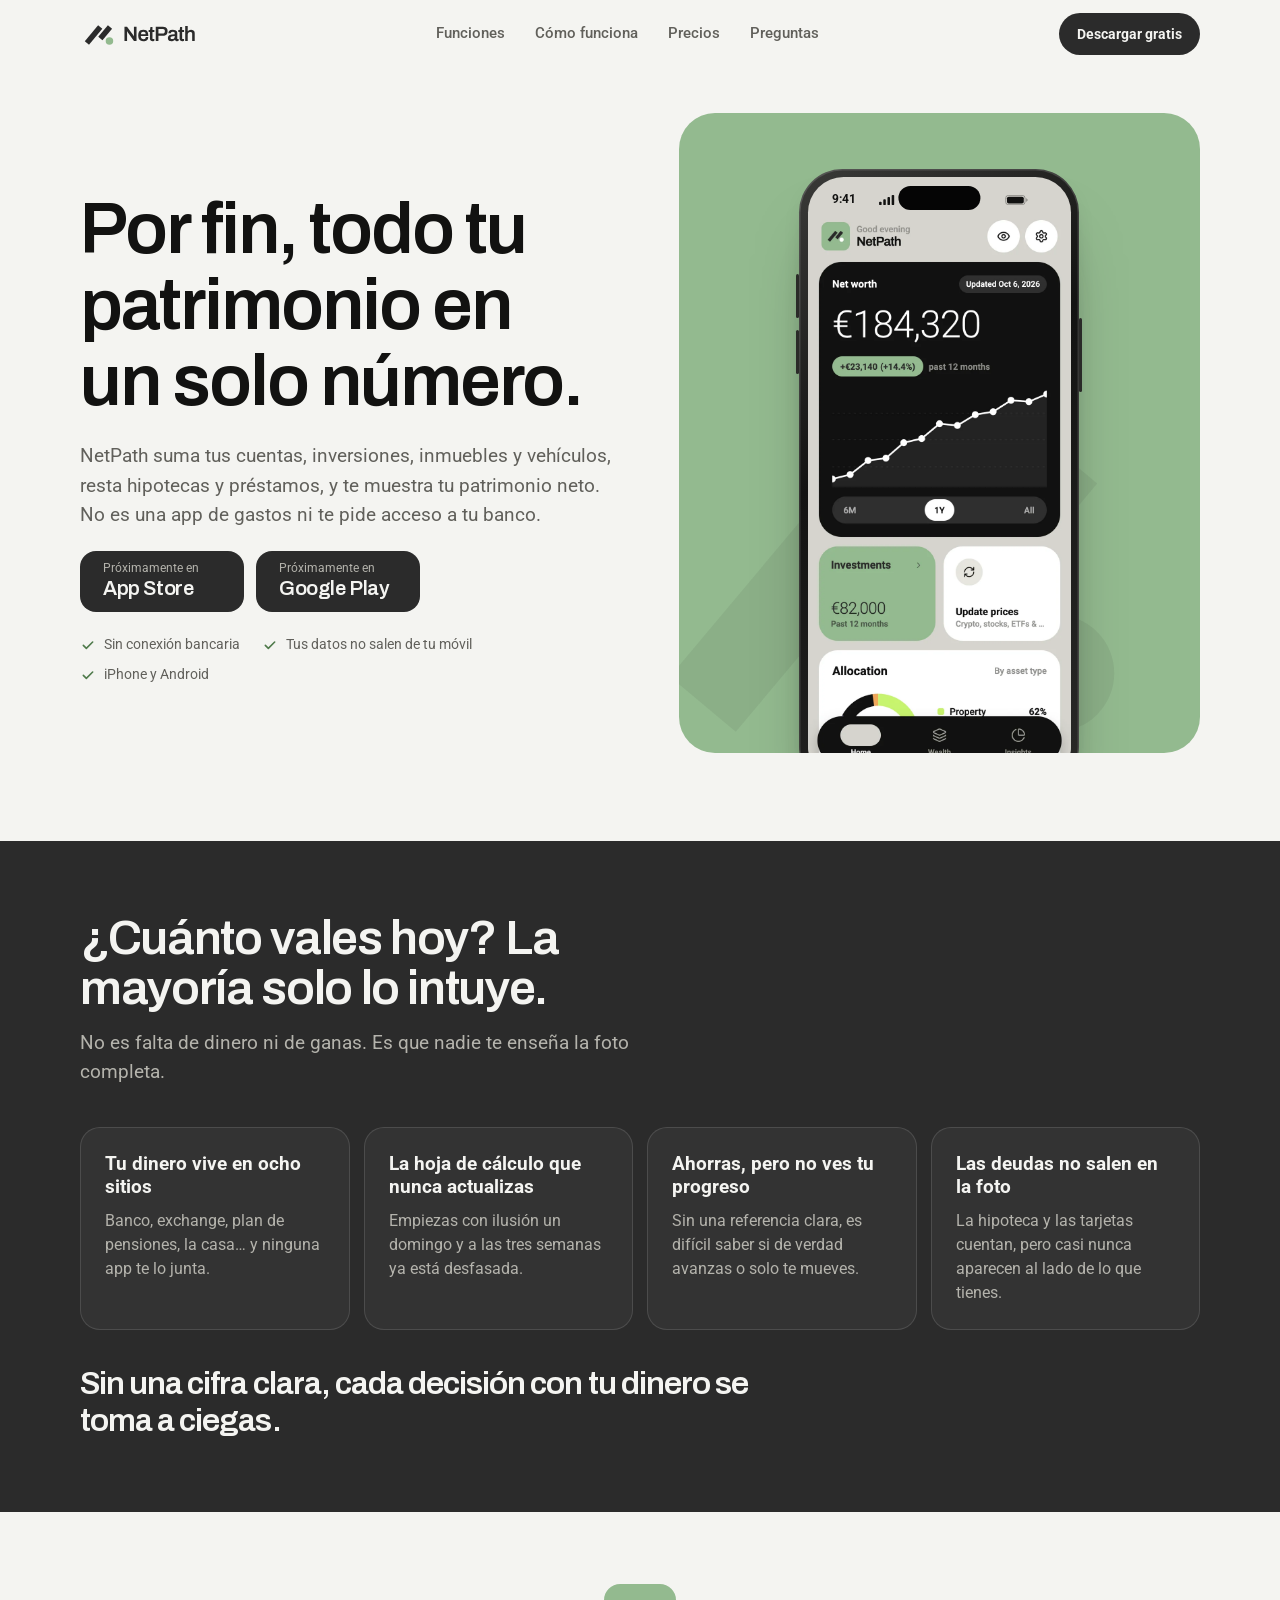
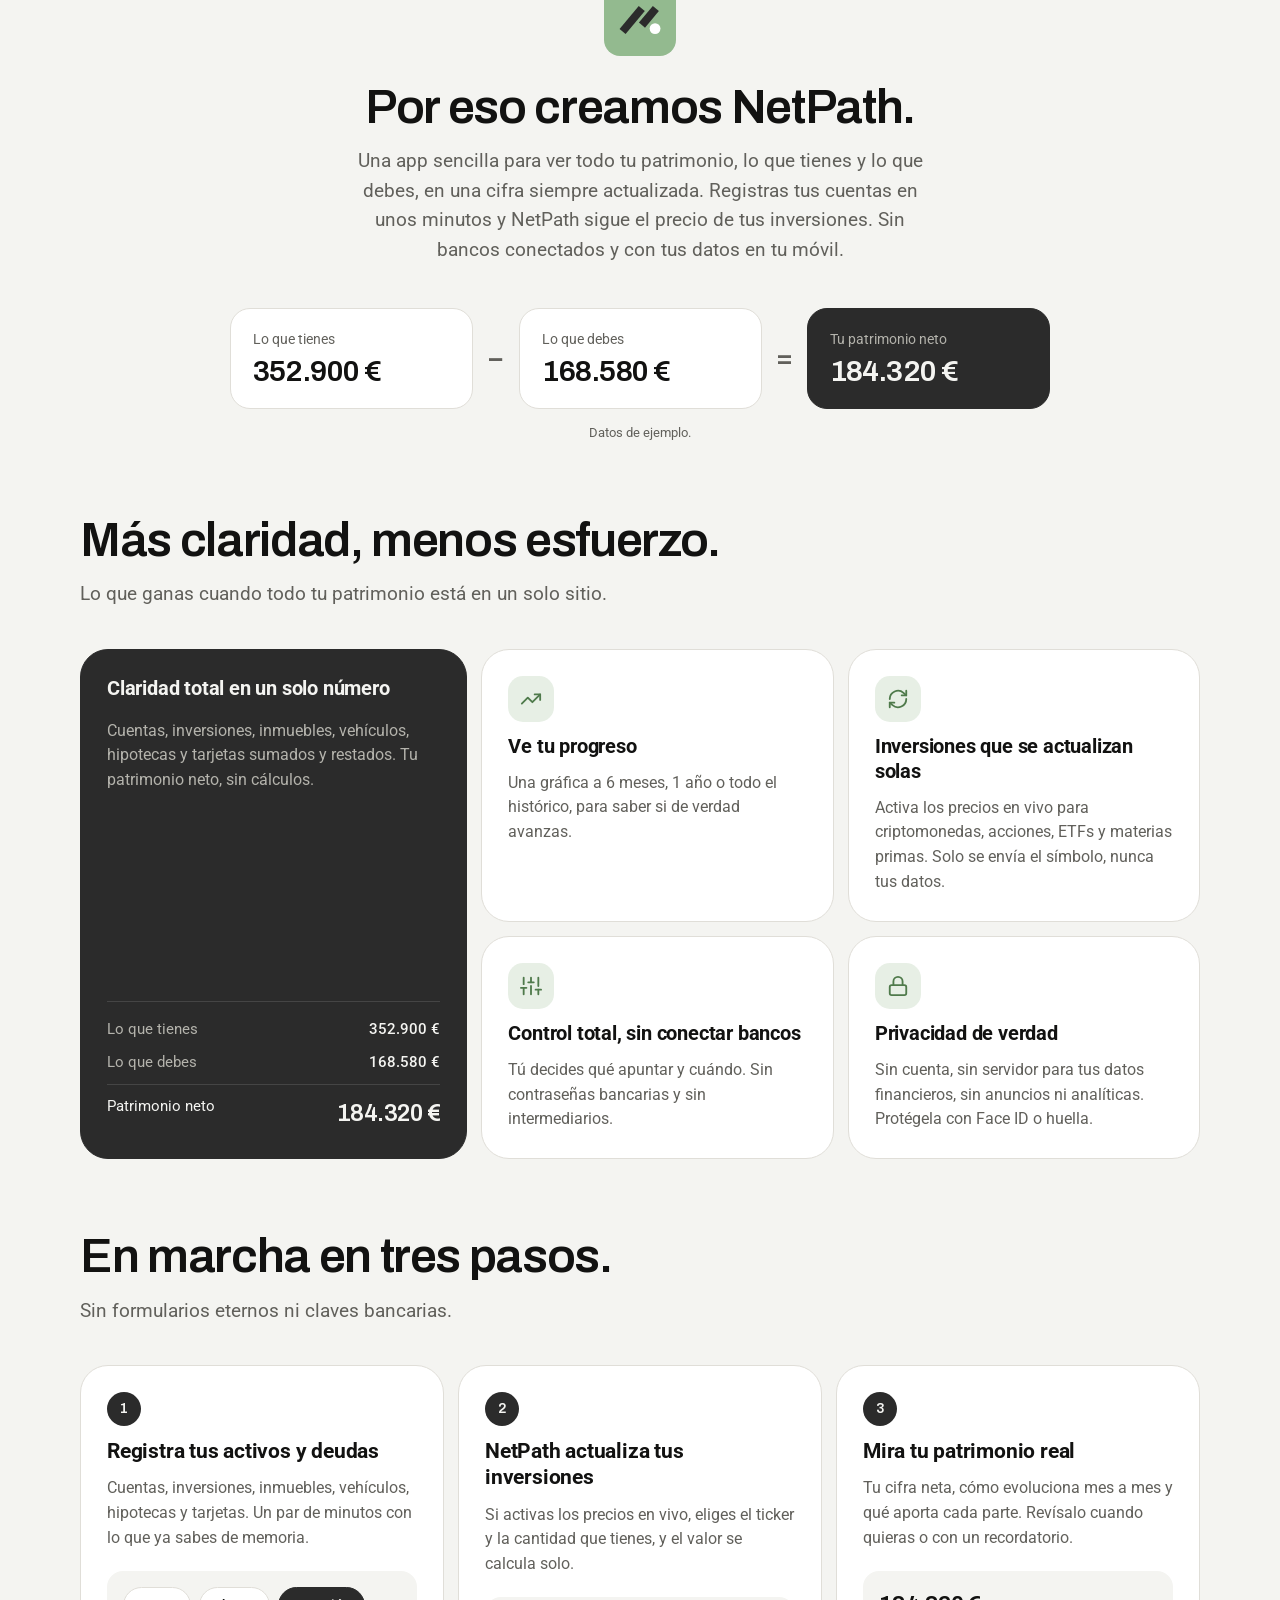
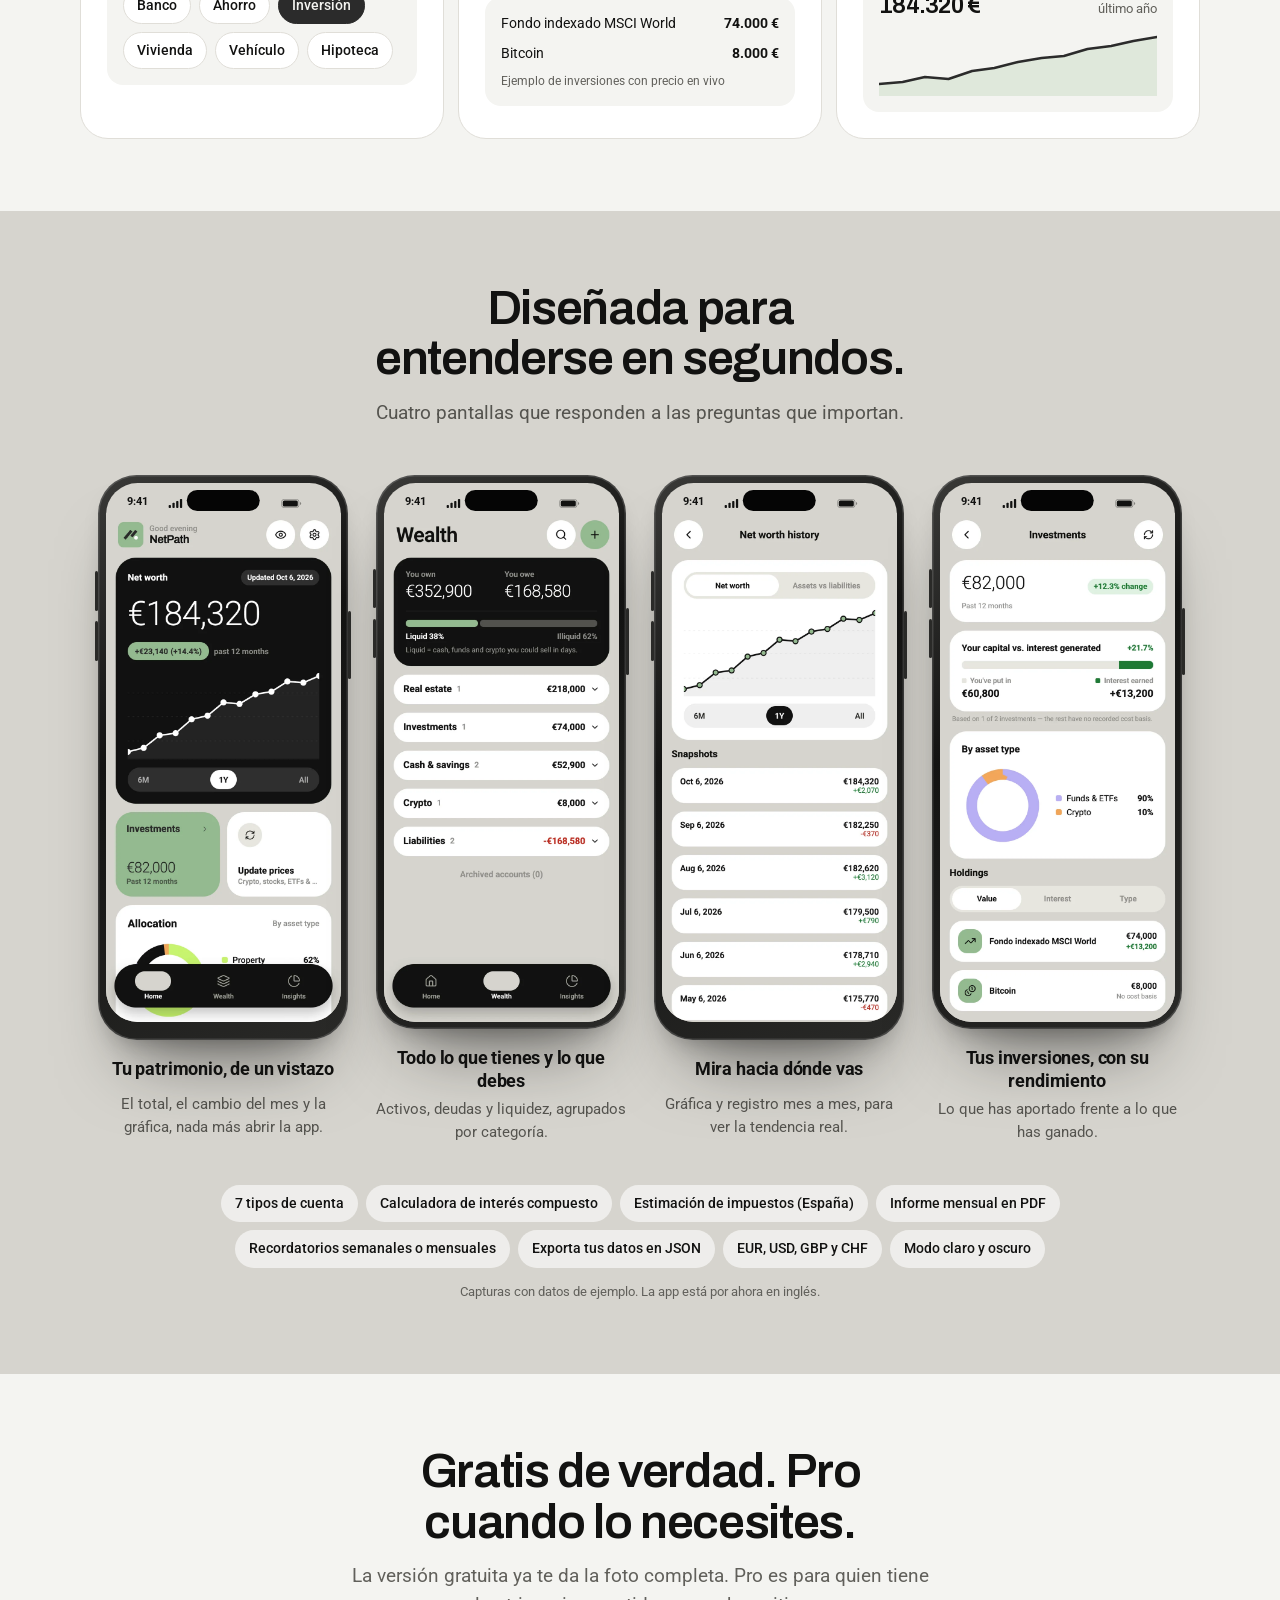
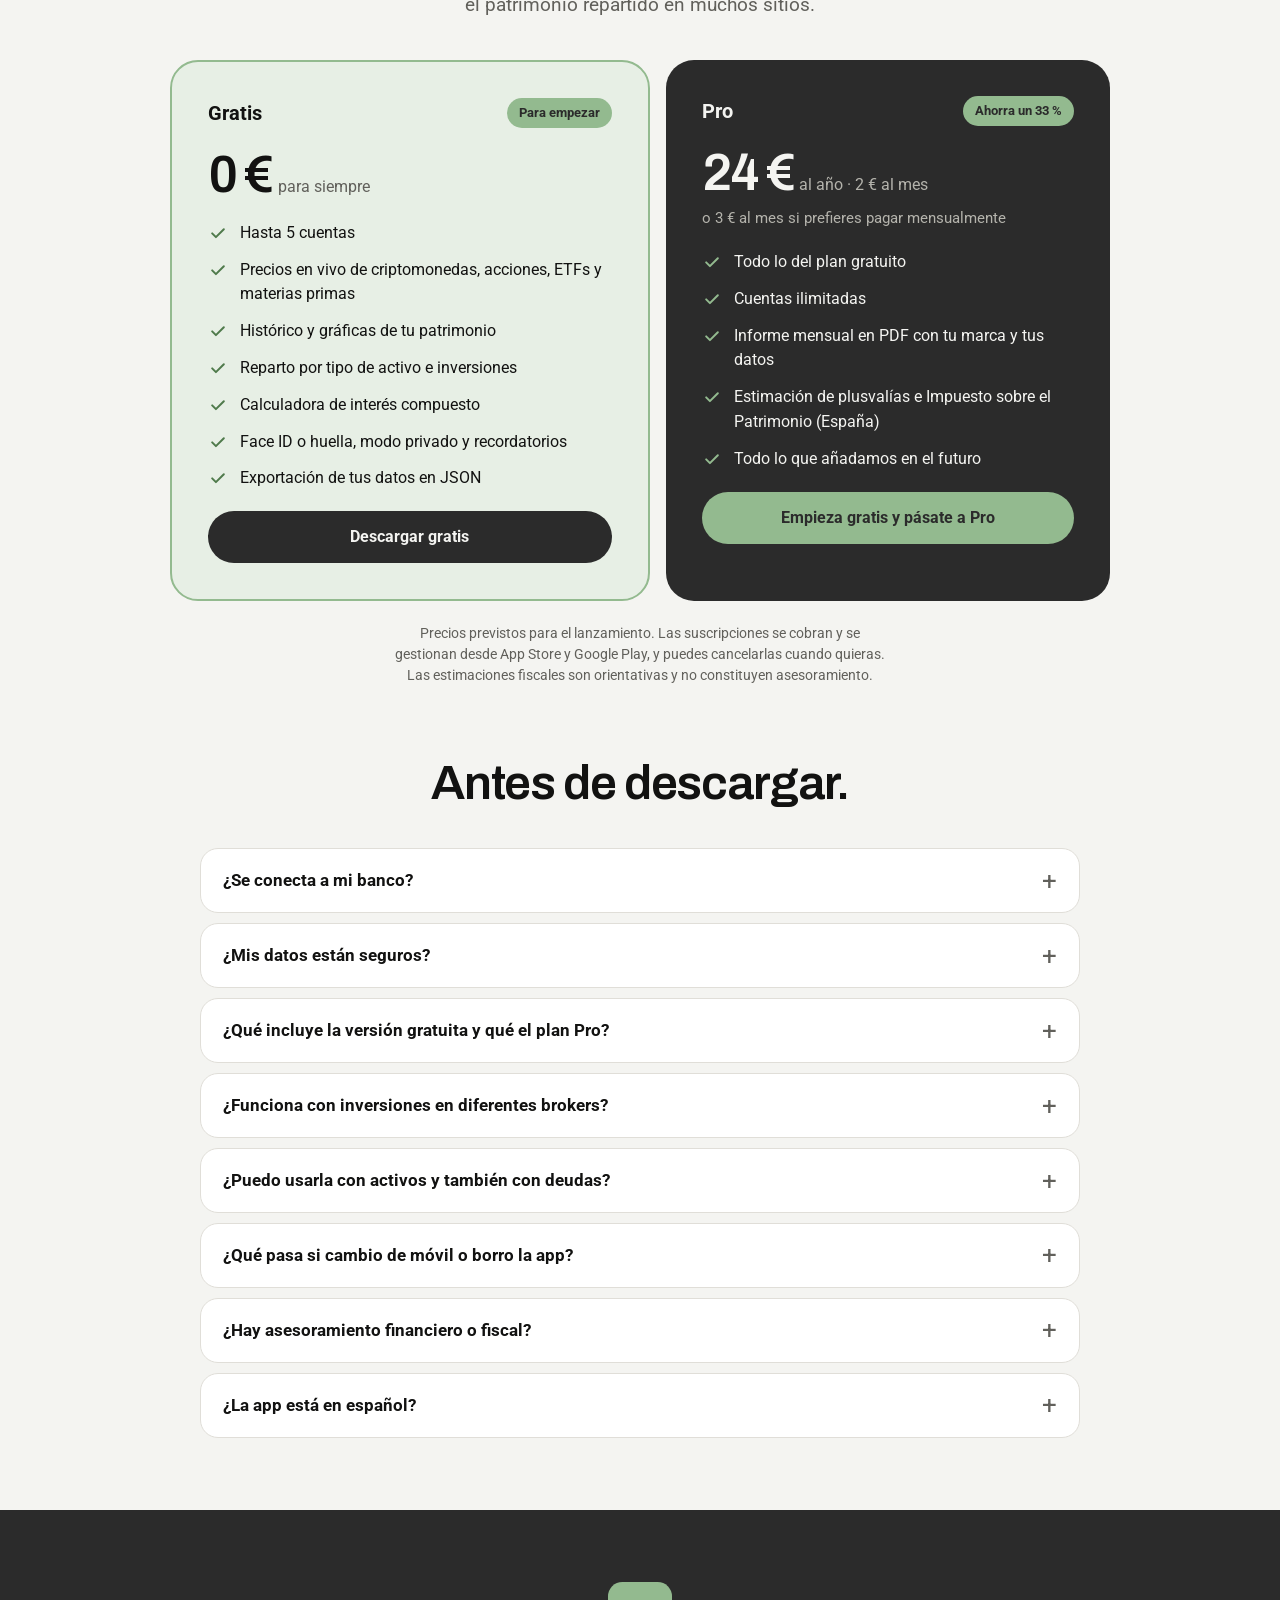
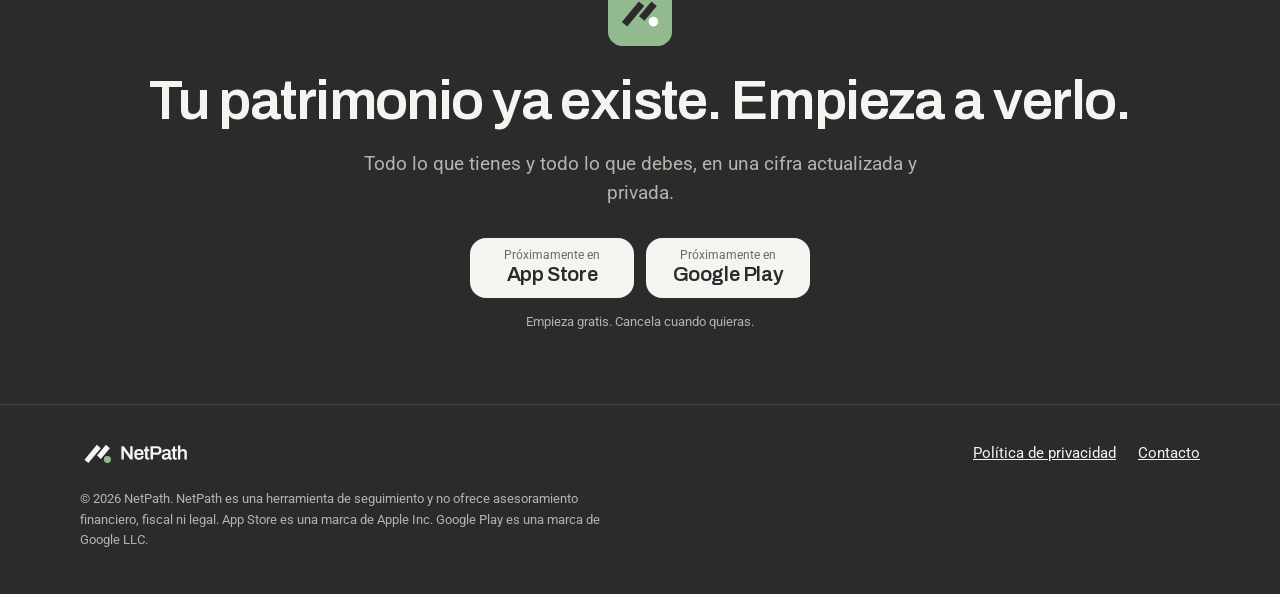
==== commit caff1fcc: "Spanish privacy policy, social image, SEO files, refreshed screenshots Co-Authored-By: Claude Sonnet" ====
--- a/index.html
+++ b/index.html
@@ -10,6 +10,13 @@
   <meta property="og:title" content="NetPath: tu patrimonio neto en un solo número">
   <meta property="og:description" content="Sin conectar bancos. Tus datos se quedan en tu móvil. Gratis para empezar.">
   <meta property="og:locale" content="es_ES">
+  <meta property="og:url" content="https://netpathapp.github.io/">
+  <meta property="og:image" content="https://netpathapp.github.io/assets/og-image.png">
+  <meta property="og:image:width" content="1200">
+  <meta property="og:image:height" content="630">
+  <meta property="og:image:alt" content="NetPath: tu patrimonio neto en un solo número, con la pantalla de inicio de la app">
+  <meta name="twitter:card" content="summary_large_image">
+  <link rel="canonical" href="https://netpathapp.github.io/">
   <link rel="icon" href="assets/brand/app-icon.svg" type="image/svg+xml">
   <link rel="apple-touch-icon" href="assets/brand/app-icon-1024.png">
   <link rel="preload" href="assets/fonts/archivo-600.woff" as="font" type="font/woff" crossorigin>
@@ -261,7 +268,7 @@
     </div>
     <div class="faq">
       <details><summary>¿Se conecta a mi banco?</summary><div class="answer">No, y es a propósito. NetPath nunca te pide credenciales bancarias ni conecta con tus cuentas. Tú apuntas tus saldos, y así tus claves no pasan por ninguna aplicación.</div></details>
-      <details><summary>¿Mis datos están seguros?</summary><div class="answer">Tus cuentas, saldos e inversiones se guardan solo en tu móvil. No hay registro de usuario ni un servidor donde estén tus datos financieros, no usamos analíticas ni publicidad, y puedes bloquear la app con Face ID o huella. Lo único que puede salir del móvil es un email, si decides dejarlo para recibir novedades. <a href="privacy/">Lee la política de privacidad</a>.</div></details>
+      <details><summary>¿Mis datos están seguros?</summary><div class="answer">Tus cuentas, saldos e inversiones se guardan solo en tu móvil. No hay registro de usuario ni un servidor donde estén tus datos financieros, no usamos analíticas ni publicidad, y puedes bloquear la app con Face ID o huella. Lo único que puede salir del móvil es un email, si decides dejarlo para recibir novedades. <a href="privacidad/">Lee la política de privacidad</a>.</div></details>
       <details><summary>¿Qué incluye la versión gratuita y qué el plan Pro?</summary><div class="answer">La gratuita incluye hasta 5 cuentas con precios en vivo, histórico, gráficas e inversiones. Pro añade cuentas ilimitadas, el informe mensual en PDF y la estimación de impuestos para España.</div></details>
       <details><summary>¿Funciona con inversiones en diferentes brokers?</summary><div class="answer">Sí. NetPath no depende de tu broker: apuntas cada posición, o el ticker y la cantidad si activas el precio en vivo, y todo se suma en un único patrimonio. Los precios en vivo se obtienen de Binance (criptomonedas) y de Yahoo Finance (acciones, ETFs y materias primas).</div></details>
       <details><summary>¿Puedo usarla con activos y también con deudas?</summary><div class="answer">Sí. Puedes añadir hipotecas, préstamos y tarjetas de crédito, y se restan de lo que tienes para dar tu patrimonio neto real.</div></details>
@@ -293,7 +300,7 @@
     <div class="foot-top">
       <img src="assets/brand/netpath-lockup-on-dark.svg" alt="NetPath" width="116" height="28">
       <nav class="foot-links" aria-label="Legal y contacto">
-        <a href="privacy/">Política de privacidad</a>
+        <a href="privacidad/">Política de privacidad</a>
         <a href="mailto:barnacle1982@altmail.kr">Contacto</a>
       </nav>
     </div>
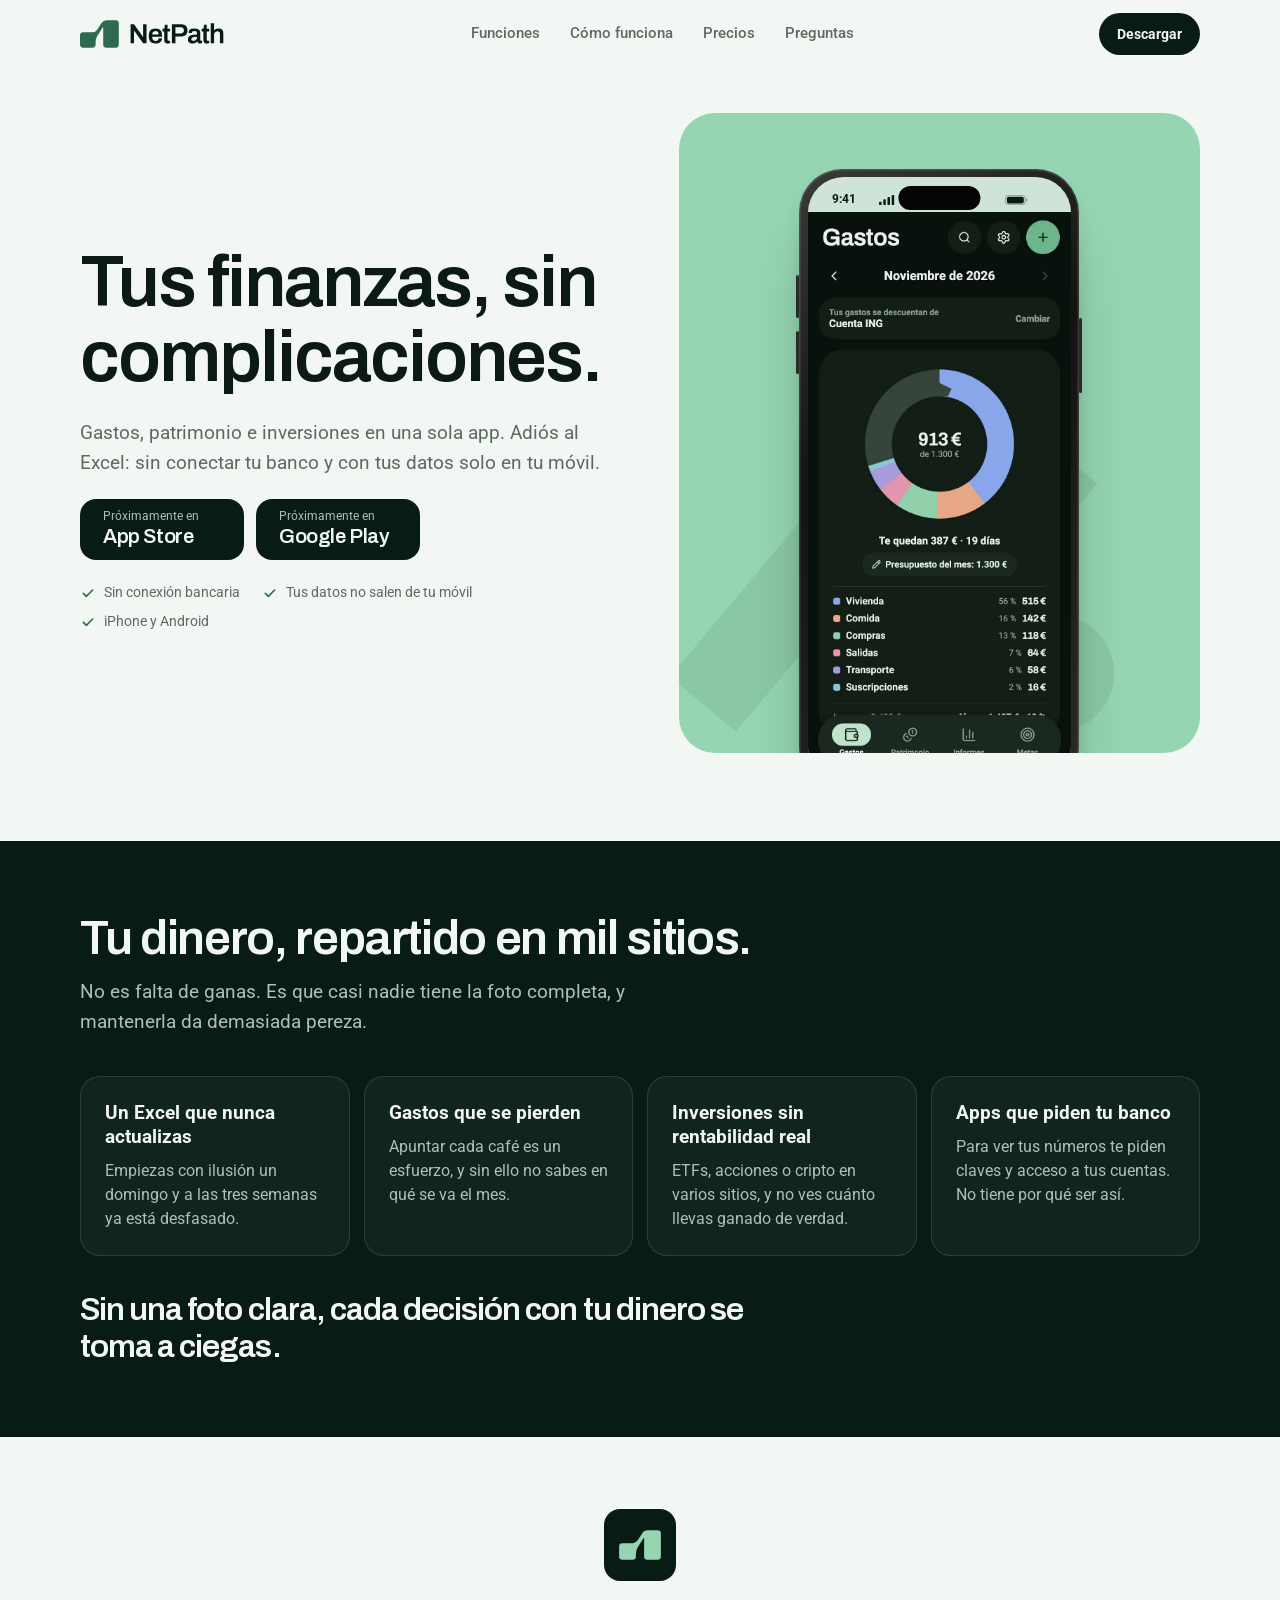
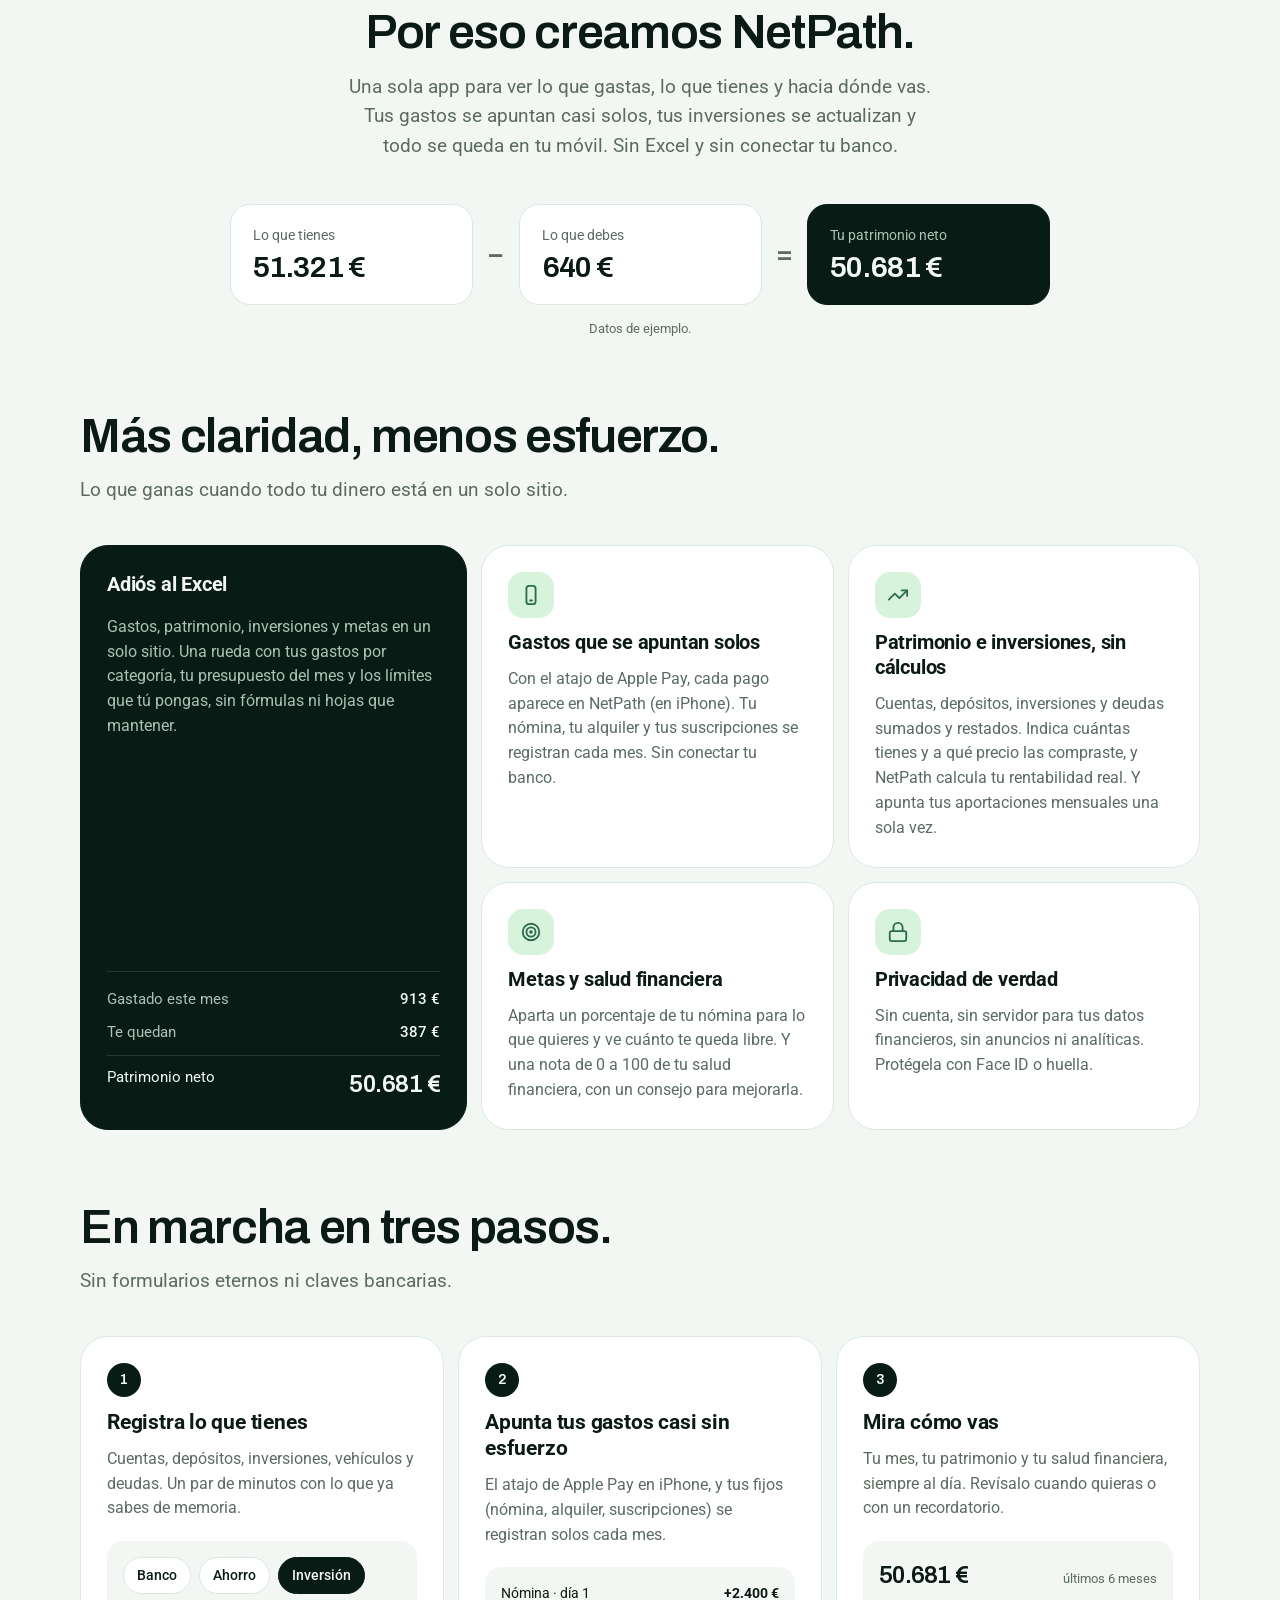
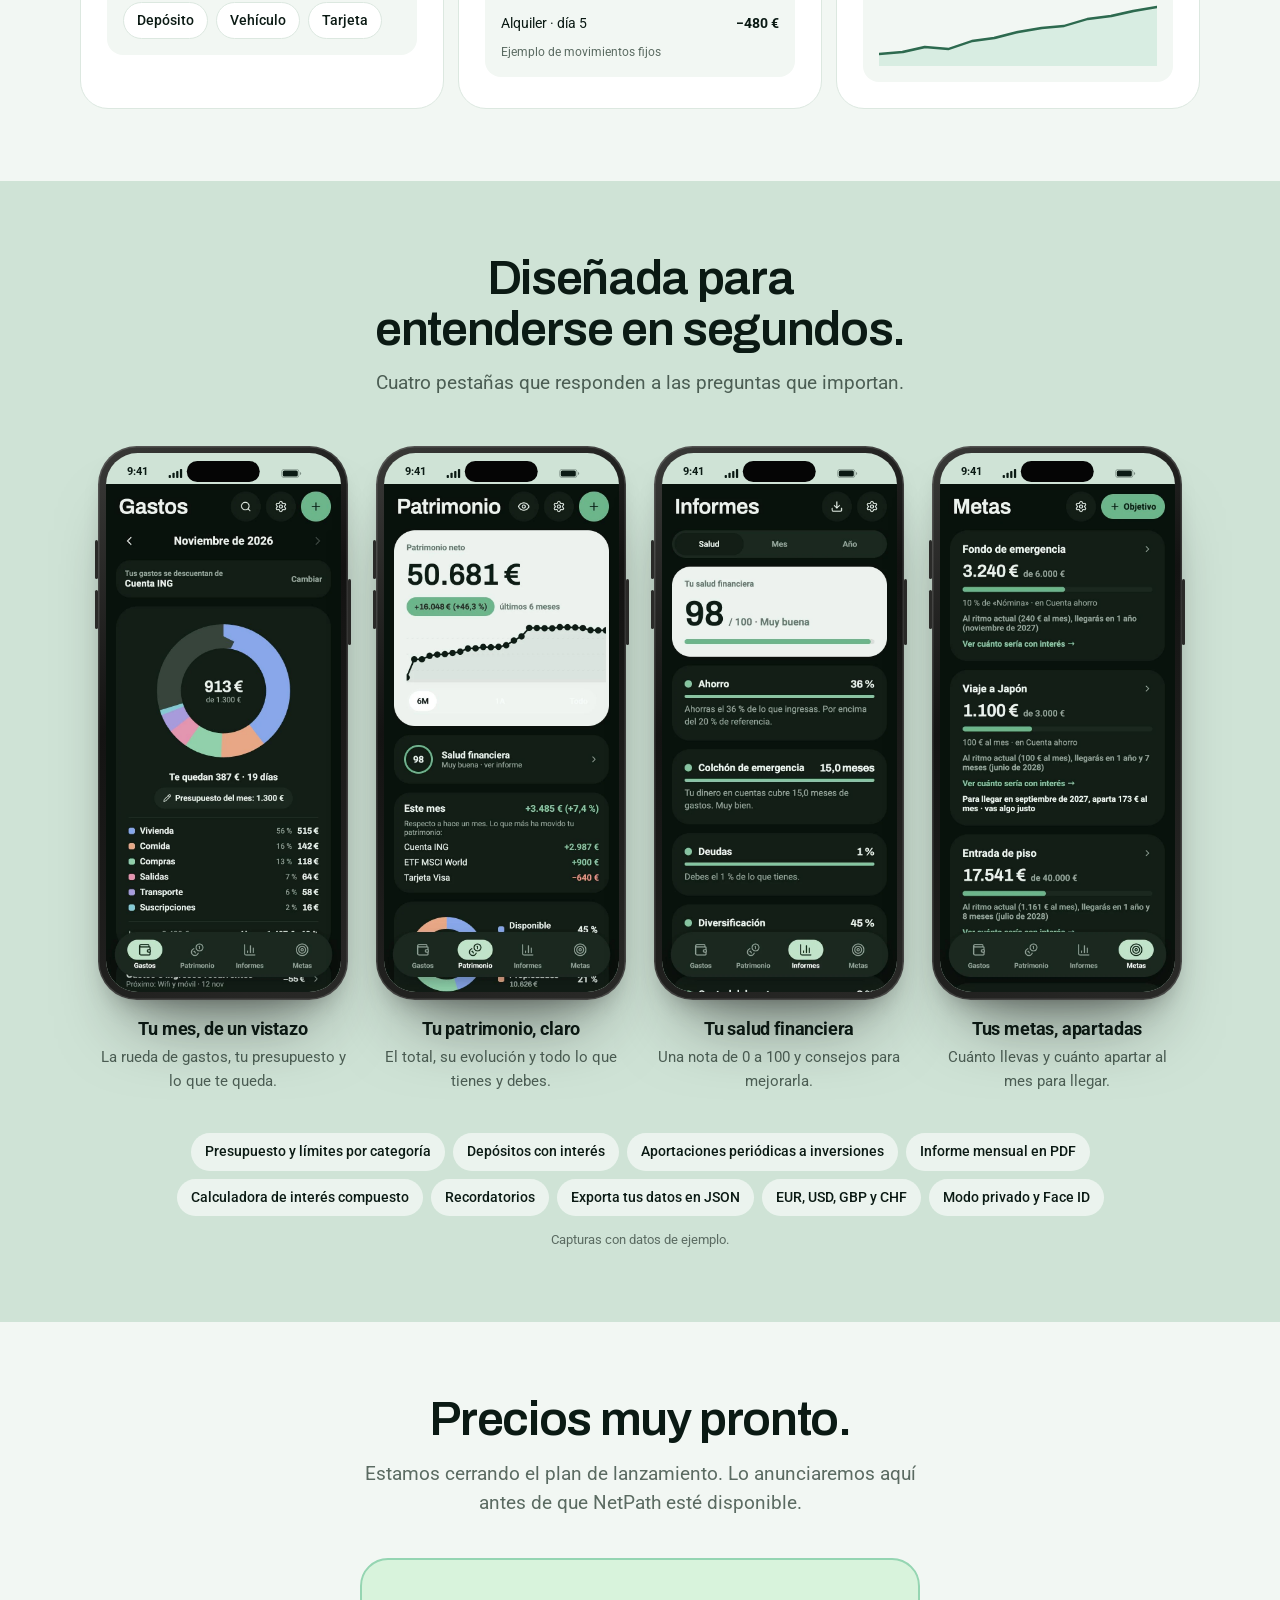
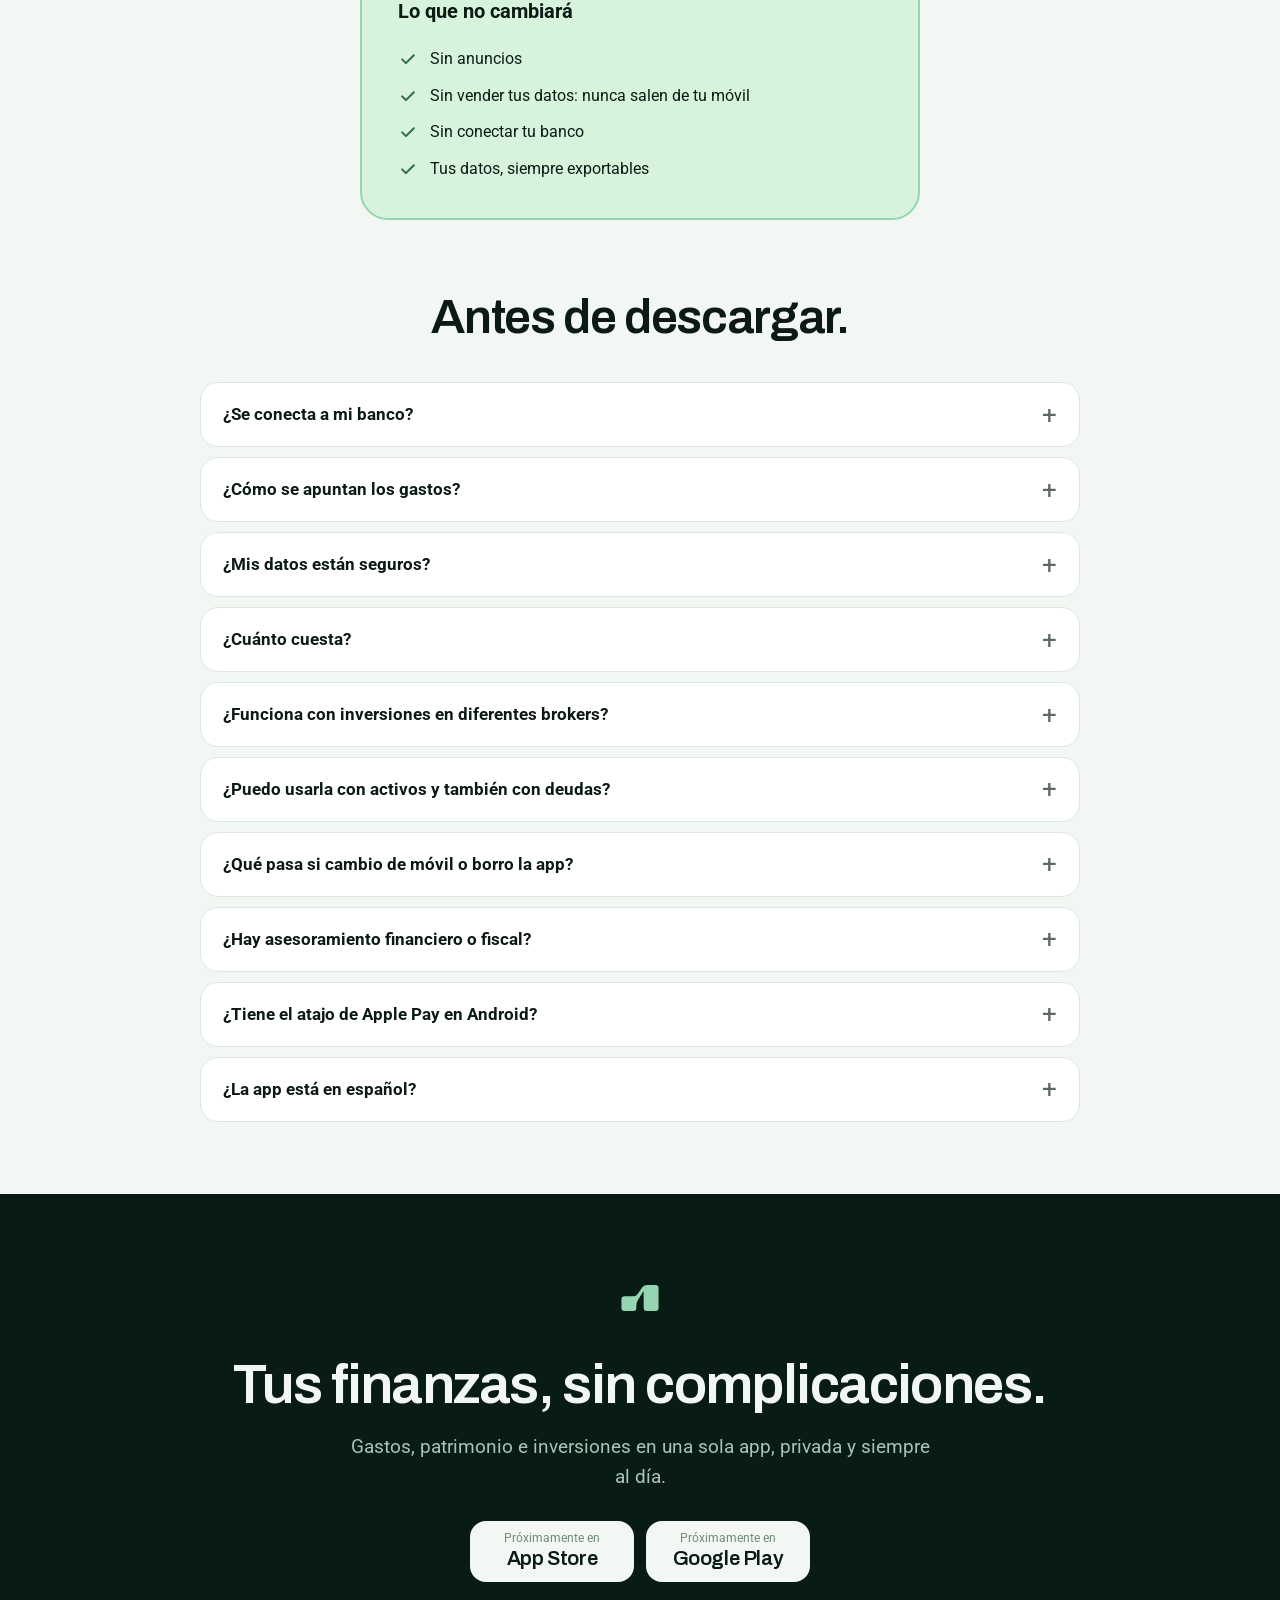
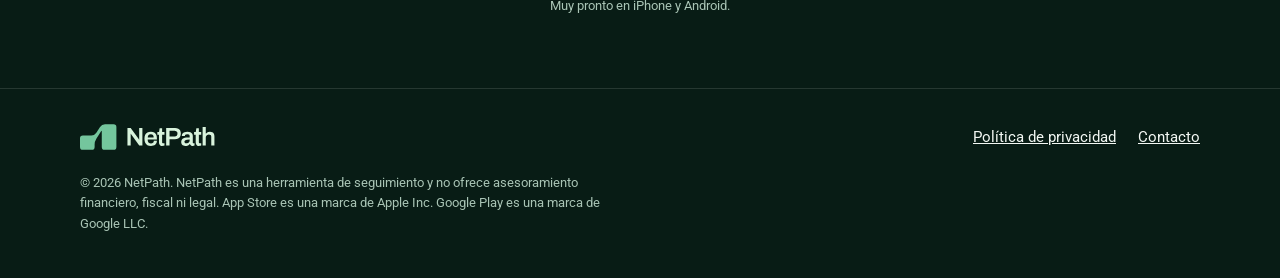
==== commit 18ab541c: "Landing renovada: marca v2 (Night), nuevo mensaje, capturas de las 4 pestañas, precios 'muy pronto' " ====
--- a/index.html
+++ b/index.html
@@ -3,18 +3,18 @@
 <head>
   <meta charset="utf-8">
   <meta name="viewport" content="width=device-width, initial-scale=1, viewport-fit=cover">
-  <title>NetPath: tu patrimonio neto en un solo número</title>
-  <meta name="description" content="NetPath suma tus cuentas, inversiones, inmuebles y deudas y te muestra tu patrimonio neto. Sin conectar bancos y con tus datos solo en tu móvil. Para iPhone y Android.">
-  <meta name="theme-color" content="#F4F4F1">
+  <title>NetPath: tus finanzas, sin complicaciones</title>
+  <meta name="description" content="Gastos, patrimonio e inversiones en una sola app. Adiós al Excel: sin conectar tu banco y con tus datos solo en tu móvil. Para iPhone y Android.">
+  <meta name="theme-color" content="#F2F7F3">
   <meta property="og:type" content="website">
-  <meta property="og:title" content="NetPath: tu patrimonio neto en un solo número">
-  <meta property="og:description" content="Sin conectar bancos. Tus datos se quedan en tu móvil. Gratis para empezar.">
+  <meta property="og:title" content="NetPath: tus finanzas, sin complicaciones">
+  <meta property="og:description" content="Adiós al Excel. Sin conectar tu banco y con tus datos en tu móvil.">
   <meta property="og:locale" content="es_ES">
   <meta property="og:url" content="https://netpathapp.github.io/">
   <meta property="og:image" content="https://netpathapp.github.io/assets/og-image.png">
   <meta property="og:image:width" content="1200">
   <meta property="og:image:height" content="630">
-  <meta property="og:image:alt" content="NetPath: tu patrimonio neto en un solo número, con la pantalla de inicio de la app">
+  <meta property="og:image:alt" content="NetPath: tus finanzas, sin complicaciones, con la pantalla de gastos de la app">
   <meta name="twitter:card" content="summary_large_image">
   <link rel="canonical" href="https://netpathapp.github.io/">
   <link rel="icon" href="assets/brand/app-icon.svg" type="image/svg+xml">
@@ -41,7 +41,7 @@
       <a href="#precios">Precios</a>
       <a href="#preguntas">Preguntas</a>
     </nav>
-    <a class="btn btn-dark btn-sm" href="#descargar">Descargar gratis</a>
+    <a class="btn btn-dark btn-sm" href="#descargar">Descargar</a>
   </div>
 </header>
 
@@ -51,8 +51,8 @@
 <section class="hero">
   <div class="wrap hero-grid">
     <div class="hero-copy">
-      <h1 class="h-display">Por fin, todo tu patrimonio en un solo número.</h1>
-      <p class="lead">NetPath suma tus cuentas, inversiones, inmuebles y vehículos, resta hipotecas y préstamos, y te muestra tu patrimonio neto. No es una app de gastos ni te pide acceso a tu banco.</p>
+      <h1 class="h-display">Tus finanzas, sin complicaciones.</h1>
+      <p class="lead">Gastos, patrimonio e inversiones en una sola app. Adiós al Excel: sin conectar tu banco y con tus datos solo en tu móvil.</p>
       <div class="stores" id="hero-stores" data-stores>
         <a class="store" data-store="ios" aria-disabled="true"><span class="store-small">Próximamente en</span><span class="store-big">App Store</span></a>
         <a class="store" data-store="android" aria-disabled="true"><span class="store-small">Próximamente en</span><span class="store-big">Google Play</span></a>
@@ -65,12 +65,7 @@
     </div>
     <div class="hero-panel">
       <svg class="path" viewBox="0 0 100 100" aria-hidden="true"><g fill="currentColor"><rect x="-20.72" y="-5.5" width="41.44" height="11" transform="translate(39.13 50) rotate(-50)"/><rect x="-15" y="-5.5" width="30" height="11" transform="translate(62.38 45.62) rotate(-50)"/><circle cx="70.91" cy="61.91" r="7.5"/></g></svg>
-      <div class="phone">
-        <div class="phone-screen">
-          <div class="statusbar"><span>9:41</span><span class="icons"><svg><use href="#i-signal"/></svg><svg><use href="#i-wifi"/></svg><svg><use href="#i-battery"/></svg></span></div>
-          <img src="assets/screens/home.webp" width="780" height="1688" alt="Pantalla de inicio de NetPath con un patrimonio neto de 184.320 euros y su evolución en el último año">
-        </div>
-      </div>
+      <div class="phone"><div class="phone-screen"><div class="statusbar"><span>9:41</span><span class="icons"><svg><use href="#i-signal"/></svg><svg><use href="#i-wifi"/></svg><svg><use href="#i-battery"/></svg></span></div><img src="assets/screens/gastos.webp" width="750" height="1624" alt="Pantalla de gastos de NetPath con la rueda de categorías, el presupuesto del mes y lo que queda por gastar"></div></div>
     </div>
   </div>
 </section>
@@ -79,16 +74,16 @@
 <section class="section on-dark" aria-labelledby="t-problema">
   <div class="wrap">
     <div class="section-head">
-      <h2 class="h-display" id="t-problema">¿Cuánto vales hoy? La mayoría solo lo intuye.</h2>
-      <p class="lead">No es falta de dinero ni de ganas. Es que nadie te enseña la foto completa.</p>
+      <h2 class="h-display" id="t-problema">Tu dinero, repartido en mil sitios.</h2>
+      <p class="lead">No es falta de ganas. Es que casi nadie tiene la foto completa, y mantenerla da demasiada pereza.</p>
     </div>
     <div class="pains">
-      <div class="pain"><h3>Tu dinero vive en ocho sitios</h3><p>Banco, exchange, plan de pensiones, la casa… y ninguna app te lo junta.</p></div>
-      <div class="pain"><h3>La hoja de cálculo que nunca actualizas</h3><p>Empiezas con ilusión un domingo y a las tres semanas ya está desfasada.</p></div>
-      <div class="pain"><h3>Ahorras, pero no ves tu progreso</h3><p>Sin una referencia clara, es difícil saber si de verdad avanzas o solo te mueves.</p></div>
-      <div class="pain"><h3>Las deudas no salen en la foto</h3><p>La hipoteca y las tarjetas cuentan, pero casi nunca aparecen al lado de lo que tienes.</p></div>
-    </div>
-    <p class="pain-close">Sin una cifra clara, cada decisión con tu dinero se toma a ciegas.</p>
+      <div class="pain"><h3>Un Excel que nunca actualizas</h3><p>Empiezas con ilusión un domingo y a las tres semanas ya está desfasado.</p></div>
+      <div class="pain"><h3>Gastos que se pierden</h3><p>Apuntar cada café es un esfuerzo, y sin ello no sabes en qué se va el mes.</p></div>
+      <div class="pain"><h3>Inversiones sin rentabilidad real</h3><p>ETFs, acciones o cripto en varios sitios, y no ves cuánto llevas ganado de verdad.</p></div>
+      <div class="pain"><h3>Apps que piden tu banco</h3><p>Para ver tus números te piden claves y acceso a tus cuentas. No tiene por qué ser así.</p></div>
+    </div>
+    <p class="pain-close">Sin una foto clara, cada decisión con tu dinero se toma a ciegas.</p>
   </div>
 </section>
 
@@ -98,14 +93,14 @@
     <div class="tile"><img src="assets/brand/app-icon.svg" alt="" width="72" height="72"></div>
     <div class="section-head center">
       <h2 class="h-display" id="t-solucion">Por eso creamos NetPath.</h2>
-      <p class="lead">Una app sencilla para ver todo tu patrimonio, lo que tienes y lo que debes, en una cifra siempre actualizada. Registras tus cuentas en unos minutos y NetPath sigue el precio de tus inversiones. Sin bancos conectados y con tus datos en tu móvil.</p>
+      <p class="lead">Una sola app para ver lo que gastas, lo que tienes y hacia dónde vas. Tus gastos se apuntan casi solos, tus inversiones se actualizan y todo se queda en tu móvil. Sin Excel y sin conectar tu banco.</p>
     </div>
     <div class="sum" role="group" aria-label="Ejemplo de cálculo del patrimonio neto">
-      <div class="sum-box"><small>Lo que tienes</small><strong>352.900 €</strong></div>
+      <div class="sum-box"><small>Lo que tienes</small><strong>51.321 €</strong></div>
       <span class="sum-op" aria-hidden="true">−</span>
-      <div class="sum-box"><small>Lo que debes</small><strong>168.580 €</strong></div>
+      <div class="sum-box"><small>Lo que debes</small><strong>640 €</strong></div>
       <span class="sum-op" aria-hidden="true">=</span>
-      <div class="sum-box total"><small>Tu patrimonio neto</small><strong>184.320 €</strong></div>
+      <div class="sum-box total"><small>Tu patrimonio neto</small><strong>50.681 €</strong></div>
     </div>
     <p class="fine">Datos de ejemplo.</p>
   </div>
@@ -116,32 +111,32 @@
   <div class="wrap">
     <div class="section-head">
       <h2 class="h-display" id="t-beneficios">Más claridad, menos esfuerzo.</h2>
-      <p class="lead">Lo que ganas cuando todo tu patrimonio está en un solo sitio.</p>
+      <p class="lead">Lo que ganas cuando todo tu dinero está en un solo sitio.</p>
     </div>
     <div class="benefits">
       <article class="benefit feature">
-        <h3>Claridad total en un solo número</h3>
-        <p>Cuentas, inversiones, inmuebles, vehículos, hipotecas y tarjetas sumados y restados. Tu patrimonio neto, sin cálculos.</p>
+        <h3>Adiós al Excel</h3>
+        <p>Gastos, patrimonio, inversiones y metas en un solo sitio. Una rueda con tus gastos por categoría, tu presupuesto del mes y los límites que tú pongas, sin fórmulas ni hojas que mantener.</p>
         <div class="mini" aria-label="Ejemplo">
-          <div>Lo que tienes <b>352.900 €</b></div>
-          <div>Lo que debes <b>168.580 €</b></div>
-          <div class="sum-line">Patrimonio neto <b>184.320 €</b></div>
+          <div>Gastado este mes <b>913 €</b></div>
+          <div>Te quedan <b>387 €</b></div>
+          <div class="sum-line">Patrimonio neto <b>50.681 €</b></div>
         </div>
       </article>
       <article class="benefit">
+        <span class="ico"><svg viewBox="0 0 24 24" fill="none" stroke="currentColor" stroke-width="2" stroke-linecap="round" stroke-linejoin="round"><rect x="7" y="2" width="10" height="20" rx="3"/><path d="M11 18h2"/></svg></span>
+        <h3>Gastos que se apuntan solos</h3>
+        <p>Con el atajo de Apple Pay, cada pago aparece en NetPath (en iPhone). Tu nómina, tu alquiler y tus suscripciones se registran cada mes. Sin conectar tu banco.</p>
+      </article>
+      <article class="benefit">
         <span class="ico"><svg viewBox="0 0 24 24" fill="none" stroke="currentColor" stroke-width="2" stroke-linecap="round" stroke-linejoin="round"><polyline points="22 7 13.5 15.5 8.5 10.5 2 17"/><polyline points="16 7 22 7 22 13"/></svg></span>
-        <h3>Ve tu progreso</h3>
-        <p>Una gráfica a 6 meses, 1 año o todo el histórico, para saber si de verdad avanzas.</p>
-      </article>
-      <article class="benefit">
-        <span class="ico"><svg viewBox="0 0 24 24" fill="none" stroke="currentColor" stroke-width="2" stroke-linecap="round" stroke-linejoin="round"><path d="M3 12a9 9 0 0 1 15-6.7L21 8"/><path d="M21 3v5h-5"/><path d="M21 12a9 9 0 0 1-15 6.7L3 16"/><path d="M3 21v-5h5"/></svg></span>
-        <h3>Inversiones que se actualizan solas</h3>
-        <p>Activa los precios en vivo para criptomonedas, acciones, ETFs y materias primas. Solo se envía el símbolo, nunca tus datos.</p>
-      </article>
-      <article class="benefit">
-        <span class="ico"><svg viewBox="0 0 24 24" fill="none" stroke="currentColor" stroke-width="2" stroke-linecap="round" stroke-linejoin="round"><line x1="4" y1="21" x2="4" y2="14"/><line x1="4" y1="10" x2="4" y2="3"/><line x1="12" y1="21" x2="12" y2="12"/><line x1="12" y1="8" x2="12" y2="3"/><line x1="20" y1="21" x2="20" y2="16"/><line x1="20" y1="12" x2="20" y2="3"/><line x1="1" y1="14" x2="7" y2="14"/><line x1="9" y1="8" x2="15" y2="8"/><line x1="17" y1="16" x2="23" y2="16"/></svg></span>
-        <h3>Control total, sin conectar bancos</h3>
-        <p>Tú decides qué apuntar y cuándo. Sin contraseñas bancarias y sin intermediarios.</p>
+        <h3>Patrimonio e inversiones, sin cálculos</h3>
+        <p>Cuentas, depósitos, inversiones y deudas sumados y restados. Indica cuántas tienes y a qué precio las compraste, y NetPath calcula tu rentabilidad real. Y apunta tus aportaciones mensuales una sola vez.</p>
+      </article>
+      <article class="benefit">
+        <span class="ico"><svg viewBox="0 0 24 24" fill="none" stroke="currentColor" stroke-width="2" stroke-linecap="round" stroke-linejoin="round"><circle cx="12" cy="12" r="9"/><circle cx="12" cy="12" r="5"/><circle cx="12" cy="12" r="1"/></svg></span>
+        <h3>Metas y salud financiera</h3>
+        <p>Aparta un porcentaje de tu nómina para lo que quieres y ve cuánto te queda libre. Y una nota de 0 a 100 de tu salud financiera, con un consejo para mejorarla.</p>
       </article>
       <article class="benefit">
         <span class="ico"><svg viewBox="0 0 24 24" fill="none" stroke="currentColor" stroke-width="2" stroke-linecap="round" stroke-linejoin="round"><rect x="3" y="11" width="18" height="11" rx="2"/><path d="M7 11V7a5 5 0 0 1 10 0v4"/></svg></span>
@@ -162,27 +157,27 @@
     <ol class="steps" style="list-style:none;padding:0;margin:0">
       <li class="step">
         <span class="step-n">1</span>
-        <h3>Registra tus activos y deudas</h3>
-        <p>Cuentas, inversiones, inmuebles, vehículos, hipotecas y tarjetas. Un par de minutos con lo que ya sabes de memoria.</p>
-        <div class="step-demo" aria-hidden="true"><div class="chips"><span class="chip">Banco</span><span class="chip">Ahorro</span><span class="chip on">Inversión</span><span class="chip">Vivienda</span><span class="chip">Vehículo</span><span class="chip">Hipoteca</span></div></div>
+        <h3>Registra lo que tienes</h3>
+        <p>Cuentas, depósitos, inversiones, vehículos y deudas. Un par de minutos con lo que ya sabes de memoria.</p>
+        <div class="step-demo" aria-hidden="true"><div class="chips"><span class="chip">Banco</span><span class="chip">Ahorro</span><span class="chip on">Inversión</span><span class="chip">Depósito</span><span class="chip">Vehículo</span><span class="chip">Tarjeta</span></div></div>
       </li>
       <li class="step">
         <span class="step-n">2</span>
-        <h3>NetPath actualiza tus inversiones</h3>
-        <p>Si activas los precios en vivo, eliges el ticker y la cantidad que tienes, y el valor se calcula solo.</p>
+        <h3>Apunta tus gastos casi sin esfuerzo</h3>
+        <p>El atajo de Apple Pay en iPhone, y tus fijos (nómina, alquiler, suscripciones) se registran solos cada mes.</p>
         <div class="step-demo" aria-hidden="true">
-          <div class="row"><span>Fondo indexado MSCI World</span><b>74.000 €</b></div>
-          <div class="row"><span>Bitcoin</span><b>8.000 €</b></div>
-          <small style="color:var(--muted)">Ejemplo de inversiones con precio en vivo</small>
+          <div class="row"><span>Nómina · día 1</span><b>+2.400 €</b></div>
+          <div class="row"><span>Alquiler · día 5</span><b>−480 €</b></div>
+          <small style="color:var(--muted)">Ejemplo de movimientos fijos</small>
         </div>
       </li>
       <li class="step">
         <span class="step-n">3</span>
-        <h3>Mira tu patrimonio real</h3>
-        <p>Tu cifra neta, cómo evoluciona mes a mes y qué aporta cada parte. Revísalo cuando quieras o con un recordatorio.</p>
+        <h3>Mira cómo vas</h3>
+        <p>Tu mes, tu patrimonio y tu salud financiera, siempre al día. Revísalo cuando quieras o con un recordatorio.</p>
         <div class="step-demo" aria-hidden="true">
-          <div class="row"><b style="font-family:var(--display);font-size:24px;letter-spacing:-.03em">184.320 €</b><small>último año</small></div>
-          <svg class="spark" viewBox="0 0 200 64" preserveAspectRatio="none"><path d="M0 52 L17 50 L33 45 L50 47 L67 39 L83 36 L100 30 L117 26 L133 24 L150 17 L167 14 L183 9 L200 5 L200 64 L0 64 Z" fill="#93BA8F" opacity=".22"/><path d="M0 52 L17 50 L33 45 L50 47 L67 39 L83 36 L100 30 L117 26 L133 24 L150 17 L167 14 L183 9 L200 5" fill="none" stroke="#2B2B2B" stroke-width="2.5" stroke-linejoin="round" stroke-linecap="round" vector-effect="non-scaling-stroke"/></svg>
+          <div class="row"><b style="font-family:var(--display);font-size:24px;letter-spacing:-.03em">50.681 €</b><small>últimos 6 meses</small></div>
+          <svg class="spark" viewBox="0 0 200 64" preserveAspectRatio="none"><path d="M0 52 L17 50 L33 45 L50 47 L67 39 L83 36 L100 30 L117 26 L133 24 L150 17 L167 14 L183 9 L200 5 L200 64 L0 64 Z" fill="#95D5B2" opacity=".28"/><path d="M0 52 L17 50 L33 45 L50 47 L67 39 L83 36 L100 30 L117 26 L133 24 L150 17 L167 14 L183 9 L200 5" fill="none" stroke="#2D6A4F" stroke-width="2.4" stroke-linecap="round" stroke-linejoin="round"/></svg>
         </div>
       </li>
     </ol>
@@ -194,30 +189,30 @@
   <div class="wrap">
     <div class="section-head center">
       <h2 class="h-display" id="t-pantallas">Diseñada para entenderse en segundos.</h2>
-      <p class="lead" style="color:#55544f">Cuatro pantallas que responden a las preguntas que importan.</p>
+      <p class="lead" style="color:#4C5E54">Cuatro pestañas que responden a las preguntas que importan.</p>
     </div>
     <div class="screens" role="list">
       <figure role="listitem">
-        <div class="phone"><div class="phone-screen"><div class="statusbar"><span>9:41</span><span class="icons"><svg><use href="#i-signal"/></svg><svg><use href="#i-wifi"/></svg><svg><use href="#i-battery"/></svg></span></div><img loading="lazy" src="assets/screens/home.webp" width="780" height="1688" alt="Inicio: patrimonio neto y evolución"></div></div>
-        <figcaption><b>Tu patrimonio, de un vistazo</b><span>El total, el cambio del mes y la gráfica, nada más abrir la app.</span></figcaption>
-      </figure>
-      <figure role="listitem">
-        <div class="phone"><div class="phone-screen"><div class="statusbar"><span>9:41</span><span class="icons"><svg><use href="#i-signal"/></svg><svg><use href="#i-wifi"/></svg><svg><use href="#i-battery"/></svg></span></div><img loading="lazy" src="assets/screens/wealth.webp" width="780" height="1688" alt="Patrimonio: lo que tienes y lo que debes, por categorías"></div></div>
-        <figcaption><b>Todo lo que tienes y lo que debes</b><span>Activos, deudas y liquidez, agrupados por categoría.</span></figcaption>
-      </figure>
-      <figure role="listitem">
-        <div class="phone"><div class="phone-screen"><div class="statusbar"><span>9:41</span><span class="icons"><svg><use href="#i-signal"/></svg><svg><use href="#i-wifi"/></svg><svg><use href="#i-battery"/></svg></span></div><img loading="lazy" src="assets/screens/history.webp" width="780" height="1688" alt="Histórico del patrimonio neto con instantáneas mensuales"></div></div>
-        <figcaption><b>Mira hacia dónde vas</b><span>Gráfica y registro mes a mes, para ver la tendencia real.</span></figcaption>
-      </figure>
-      <figure role="listitem">
-        <div class="phone"><div class="phone-screen"><div class="statusbar"><span>9:41</span><span class="icons"><svg><use href="#i-signal"/></svg><svg><use href="#i-wifi"/></svg><svg><use href="#i-battery"/></svg></span></div><img loading="lazy" src="assets/screens/investments.webp" width="780" height="1688" alt="Inversiones: capital aportado frente a intereses generados"></div></div>
-        <figcaption><b>Tus inversiones, con su rendimiento</b><span>Lo que has aportado frente a lo que has ganado.</span></figcaption>
+        <div class="phone"><div class="phone-screen"><div class="statusbar"><span>9:41</span><span class="icons"><svg><use href="#i-signal"/></svg><svg><use href="#i-wifi"/></svg><svg><use href="#i-battery"/></svg></span></div><img loading="lazy" src="assets/screens/gastos.webp" width="750" height="1624" alt="Pantalla de gastos con la rueda de categorías y el presupuesto del mes"></div></div>
+        <figcaption><b>Tu mes, de un vistazo</b><span>La rueda de gastos, tu presupuesto y lo que te queda.</span></figcaption>
+      </figure>
+      <figure role="listitem">
+        <div class="phone"><div class="phone-screen"><div class="statusbar"><span>9:41</span><span class="icons"><svg><use href="#i-signal"/></svg><svg><use href="#i-wifi"/></svg><svg><use href="#i-battery"/></svg></span></div><img loading="lazy" src="assets/screens/patrimonio.webp" width="750" height="1624" alt="Pantalla de patrimonio con el total, su gráfica y la salud financiera"></div></div>
+        <figcaption><b>Tu patrimonio, claro</b><span>El total, su evolución y todo lo que tienes y debes.</span></figcaption>
+      </figure>
+      <figure role="listitem">
+        <div class="phone"><div class="phone-screen"><div class="statusbar"><span>9:41</span><span class="icons"><svg><use href="#i-signal"/></svg><svg><use href="#i-wifi"/></svg><svg><use href="#i-battery"/></svg></span></div><img loading="lazy" src="assets/screens/informes.webp" width="750" height="1624" alt="Pantalla de informes con la nota de salud financiera y sus indicadores"></div></div>
+        <figcaption><b>Tu salud financiera</b><span>Una nota de 0 a 100 y consejos para mejorarla.</span></figcaption>
+      </figure>
+      <figure role="listitem">
+        <div class="phone"><div class="phone-screen"><div class="statusbar"><span>9:41</span><span class="icons"><svg><use href="#i-signal"/></svg><svg><use href="#i-wifi"/></svg><svg><use href="#i-battery"/></svg></span></div><img loading="lazy" src="assets/screens/metas.webp" width="750" height="1624" alt="Pantalla de metas con el progreso de cada objetivo"></div></div>
+        <figcaption><b>Tus metas, apartadas</b><span>Cuánto llevas y cuánto apartar al mes para llegar.</span></figcaption>
       </figure>
     </div>
     <ul class="feature-list" aria-label="Más funciones">
-      <li>7 tipos de cuenta</li><li>Calculadora de interés compuesto</li><li>Estimación de impuestos (España)</li><li>Informe mensual en PDF</li><li>Recordatorios semanales o mensuales</li><li>Exporta tus datos en JSON</li><li>EUR, USD, GBP y CHF</li><li>Modo claro y oscuro</li>
+      <li>Presupuesto y límites por categoría</li><li>Depósitos con interés</li><li>Aportaciones periódicas a inversiones</li><li>Informe mensual en PDF</li><li>Calculadora de interés compuesto</li><li>Recordatorios</li><li>Exporta tus datos en JSON</li><li>EUR, USD, GBP y CHF</li><li>Modo privado y Face ID</li>
     </ul>
-    <p class="fine" style="text-align:center">Capturas con datos de ejemplo. La app está por ahora en inglés.</p>
+    <p class="fine" style="text-align:center">Capturas con datos de ejemplo.</p>
   </div>
 </section>
 
@@ -225,38 +220,20 @@
 <section class="section" id="precios" aria-labelledby="t-precios">
   <div class="wrap">
     <div class="section-head center">
-      <h2 class="h-display" id="t-precios">Gratis de verdad. Pro cuando lo necesites.</h2>
-      <p class="lead">La versión gratuita ya te da la foto completa. Pro es para quien tiene el patrimonio repartido en muchos sitios.</p>
-    </div>
-    <div class="plans">
+      <h2 class="h-display" id="t-precios">Precios muy pronto.</h2>
+      <p class="lead">Estamos cerrando el plan de lanzamiento. Lo anunciaremos aquí antes de que NetPath esté disponible.</p>
+    </div>
+    <div class="plans" style="max-width:560px;grid-template-columns:1fr">
       <article class="plan plan-free">
-        <div class="plan-head"><h3>Gratis</h3><span class="pill">Para empezar</span></div>
-        <p class="price">0 €<small>para siempre</small></p>
+        <div class="plan-head"><h3>Lo que no cambiará</h3></div>
         <ul>
-          <li><svg><use href="#i-check"/></svg>Hasta 5 cuentas</li>
-          <li><svg><use href="#i-check"/></svg>Precios en vivo de criptomonedas, acciones, ETFs y materias primas</li>
-          <li><svg><use href="#i-check"/></svg>Histórico y gráficas de tu patrimonio</li>
-          <li><svg><use href="#i-check"/></svg>Reparto por tipo de activo e inversiones</li>
-          <li><svg><use href="#i-check"/></svg>Calculadora de interés compuesto</li>
-          <li><svg><use href="#i-check"/></svg>Face ID o huella, modo privado y recordatorios</li>
-          <li><svg><use href="#i-check"/></svg>Exportación de tus datos en JSON</li>
+          <li><svg><use href="#i-check"/></svg>Sin anuncios</li>
+          <li><svg><use href="#i-check"/></svg>Sin vender tus datos: nunca salen de tu móvil</li>
+          <li><svg><use href="#i-check"/></svg>Sin conectar tu banco</li>
+          <li><svg><use href="#i-check"/></svg>Tus datos, siempre exportables</li>
         </ul>
-        <a class="btn btn-dark" href="#descargar">Descargar gratis</a>
-      </article>
-      <article class="plan plan-pro on-dark">
-        <div class="plan-head"><h3>Pro</h3><span class="pill">Ahorra un 33 %</span></div>
-        <div><p class="price">24 €<small>al año · 2 € al mes</small></p><p class="sub" style="font-size:15px;margin-top:8px">o 3 € al mes si prefieres pagar mensualmente</p></div>
-        <ul>
-          <li><svg><use href="#i-check"/></svg>Todo lo del plan gratuito</li>
-          <li><svg><use href="#i-check"/></svg>Cuentas ilimitadas</li>
-          <li><svg><use href="#i-check"/></svg>Informe mensual en PDF con tu marca y tus datos</li>
-          <li><svg><use href="#i-check"/></svg>Estimación de plusvalías e Impuesto sobre el Patrimonio (España)</li>
-          <li><svg><use href="#i-check"/></svg>Todo lo que añadamos en el futuro</li>
-        </ul>
-        <a class="btn btn-sage" href="#descargar">Empieza gratis y pásate a Pro</a>
-      </article>
-    </div>
-    <p class="price-note">Precios previstos para el lanzamiento. Las suscripciones se cobran y se gestionan desde App Store y Google Play, y puedes cancelarlas cuando quieras. Las estimaciones fiscales son orientativas y no constituyen asesoramiento.</p>
+      </article>
+    </div>
   </div>
 </section>
 
@@ -268,13 +245,15 @@
     </div>
     <div class="faq">
       <details><summary>¿Se conecta a mi banco?</summary><div class="answer">No, y es a propósito. NetPath nunca te pide credenciales bancarias ni conecta con tus cuentas. Tú apuntas tus saldos, y así tus claves no pasan por ninguna aplicación.</div></details>
+      <details><summary>¿Cómo se apuntan los gastos?</summary><div class="answer">En un par de toques, programando tus fijos (nómina, alquiler, suscripciones) para que se registren solos cada mes y, en iPhone, conectando el atajo de Apple Pay para que cada pago aparezca automáticamente. Todo ocurre en tu móvil, sin conectar tu banco.</div></details>
       <details><summary>¿Mis datos están seguros?</summary><div class="answer">Tus cuentas, saldos e inversiones se guardan solo en tu móvil. No hay registro de usuario ni un servidor donde estén tus datos financieros, no usamos analíticas ni publicidad, y puedes bloquear la app con Face ID o huella. Lo único que puede salir del móvil es un email, si decides dejarlo para recibir novedades. <a href="privacidad/">Lee la política de privacidad</a>.</div></details>
-      <details><summary>¿Qué incluye la versión gratuita y qué el plan Pro?</summary><div class="answer">La gratuita incluye hasta 5 cuentas con precios en vivo, histórico, gráficas e inversiones. Pro añade cuentas ilimitadas, el informe mensual en PDF y la estimación de impuestos para España.</div></details>
+      <details><summary>¿Cuánto cuesta?</summary><div class="answer">Estamos cerrando el plan de lanzamiento. Lo publicaremos en esta web antes de que la app esté disponible.</div></details>
       <details><summary>¿Funciona con inversiones en diferentes brokers?</summary><div class="answer">Sí. NetPath no depende de tu broker: apuntas cada posición, o el ticker y la cantidad si activas el precio en vivo, y todo se suma en un único patrimonio. Los precios en vivo se obtienen de Binance (criptomonedas) y de Yahoo Finance (acciones, ETFs y materias primas).</div></details>
       <details><summary>¿Puedo usarla con activos y también con deudas?</summary><div class="answer">Sí. Puedes añadir hipotecas, préstamos y tarjetas de crédito, y se restan de lo que tienes para dar tu patrimonio neto real.</div></details>
       <details><summary>¿Qué pasa si cambio de móvil o borro la app?</summary><div class="answer">Como tus datos viven solo en tu dispositivo, no hay copia en la nube. Antes de cambiar de móvil o desinstalar, usa la opción de exportar tus datos en JSON para guardarlos donde prefieras.</div></details>
       <details><summary>¿Hay asesoramiento financiero o fiscal?</summary><div class="answer">No. NetPath es una herramienta para ver y entender tu patrimonio. Las estimaciones de impuestos son orientativas y conviene confirmarlas con un profesional.</div></details>
-      <details><summary>¿La app está en español?</summary><div class="answer">Por ahora la app está en inglés. Estamos trabajando en la versión en español.</div></details>
+      <details><summary>¿Tiene el atajo de Apple Pay en Android?</summary><div class="answer">El atajo de Apple Pay es solo de iPhone. En Android tus fijos se registran solos y apuntar un gasto lleva un par de toques.</div></details>
+      <details><summary>¿La app está en español?</summary><div class="answer">Sí, la app está en español.</div></details>
     </div>
   </div>
 </section>
@@ -283,13 +262,13 @@
 <section class="section on-dark cta-final" id="descargar" aria-labelledby="t-cierre">
   <div class="wrap">
     <div class="tile"><img src="assets/brand/app-icon.svg" alt="" width="64" height="64"></div>
-    <h2 class="h-display" id="t-cierre" style="font-size:clamp(32px,7vw,56px)">Tu patrimonio ya existe. Empieza a verlo.</h2>
-    <p class="lead">Todo lo que tienes y todo lo que debes, en una cifra actualizada y privada.</p>
+    <h2 class="h-display" id="t-cierre" style="font-size:clamp(32px,7vw,56px)">Tus finanzas, sin complicaciones.</h2>
+    <p class="lead">Gastos, patrimonio e inversiones en una sola app, privada y siempre al día.</p>
     <div class="stores stores--light" data-stores>
       <a class="store" data-store="ios" aria-disabled="true"><span class="store-small">Próximamente en</span><span class="store-big">App Store</span></a>
       <a class="store" data-store="android" aria-disabled="true"><span class="store-small">Próximamente en</span><span class="store-big">Google Play</span></a>
     </div>
-    <p class="fine" style="color:var(--muted-on-dark)">Empieza gratis. Cancela cuando quieras.</p>
+    <p class="fine" style="color:var(--muted-on-dark)">Muy pronto en iPhone y Android.</p>
   </div>
 </section>
 
@@ -308,7 +287,7 @@
   </div>
 </footer>
 
-<div class="sticky-cta" id="sticky" aria-hidden="true"><a class="btn btn-dark" href="#descargar" tabindex="-1">Descargar gratis</a></div>
+<div class="sticky-cta" id="sticky" aria-hidden="true"><a class="btn btn-dark" href="#descargar" tabindex="-1">Descargar</a></div>
 
 <script src="main.js"></script>
 </body>
--- a/styles.css
+++ b/styles.css
@@ -1,21 +1,21 @@
-/* NetPath landing — tokens come from the brand kit (sage, charcoal, off-white). */
+/* NetPath landing — tokens come from brand kit v2 (night green, mint, off-white). */
 @font-face { font-family: "Roboto"; font-weight: 400; font-display: swap; src: url("assets/fonts/roboto-400.woff") format("woff"); }
 @font-face { font-family: "Roboto"; font-weight: 500; font-display: swap; src: url("assets/fonts/roboto-500.woff") format("woff"); }
 @font-face { font-family: "Roboto"; font-weight: 700; font-display: swap; src: url("assets/fonts/roboto-700.woff") format("woff"); }
 @font-face { font-family: "Archivo"; font-weight: 600; font-display: swap; src: url("assets/fonts/archivo-600.woff") format("woff"); }
 
 :root {
-  --charcoal: #2B2B2B;
-  --ink: #121211;
-  --sage: #93BA8F;
-  --sage-soft: #E7EFE5;
-  --sage-deep: #4F7A4B;
-  --paper: #F4F4F1;
-  --stone: #D6D4CE;
+  --charcoal: #081C15;
+  --ink: #0B1A14;
+  --sage: #95D5B2;
+  --sage-soft: #D8F3DC;
+  --sage-deep: #2D6A4F;
+  --paper: #F2F7F3;
+  --stone: #CFE3D6;
   --white: #FFFFFF;
-  --muted: #61605B;
-  --muted-on-dark: #B4B3AC;
-  --line: #E0DED8;
+  --muted: #5B6B62;
+  --muted-on-dark: #A9C4B5;
+  --line: #DCE8E0;
   --line-dark: rgba(255, 255, 255, 0.12);
   --radius-lg: 28px;
   --radius-md: 20px;
@@ -54,23 +54,23 @@
 .btn { display: inline-flex; align-items: center; justify-content: center; gap: 8px; min-height: 52px; padding: 0 26px; border-radius: 999px; font: 700 16px/1 var(--text); text-decoration: none; border: 0; cursor: pointer; transition: transform .15s ease, background-color .15s ease; }
 .btn:active { transform: scale(.98); }
 .btn-dark { background: var(--charcoal); color: var(--paper); }
-.btn-dark:hover { background: #000; }
+.btn-dark:hover { background: #04100B; }
 .btn-sage { background: var(--sage); color: var(--charcoal); }
-.btn-sage:hover { background: #A5C9A1; }
+.btn-sage:hover { background: #B7E4C7; }
 .btn-sm { min-height: 42px; padding: 0 18px; font-size: 14px; }
 
 .stores { display: flex; flex-wrap: wrap; gap: 12px; }
 .store { display: grid; gap: 1px; min-width: 164px; padding: 10px 22px 11px; border-radius: 16px; background: var(--charcoal); color: var(--paper); text-decoration: none; border: 1px solid transparent; }
 .store-small { font-size: 11.5px; color: var(--muted-on-dark); line-height: 1.2; }
 .store-big { font-family: var(--display); font-weight: 600; font-size: 20px; letter-spacing: -0.02em; line-height: 1.15; }
-a.store:hover { background: #000; }
+a.store:hover { background: #04100B; }
 .store[aria-disabled="true"] { cursor: default; }
 .stores--light .store { background: var(--paper); color: var(--charcoal); }
-.stores--light .store-small { color: #6a6963; }
+.stores--light .store-small { color: #6C8A7A; }
 .stores--light a.store:hover { background: var(--white); }
 
 /* Header */
-.site-header { position: sticky; top: 0; z-index: 30; background: rgba(244, 244, 241, 0.9); backdrop-filter: saturate(1.4) blur(12px); border-bottom: 1px solid transparent; }
+.site-header { position: sticky; top: 0; z-index: 30; background: rgba(242, 247, 243, 0.9); backdrop-filter: saturate(1.4) blur(12px); border-bottom: 1px solid transparent; }
 .site-header .wrap { display: flex; align-items: center; justify-content: space-between; min-height: 68px; gap: 16px; }
 .brand img { height: 30px; width: auto; }
 .nav { display: none; gap: 30px; font-size: 15px; font-weight: 500; }
@@ -86,7 +86,7 @@
 .trust li { display: flex; align-items: center; gap: 8px; }
 .trust svg { width: 16px; height: 16px; color: var(--sage-deep); flex: none; }
 .hero-panel { position: relative; overflow: hidden; border-radius: 36px; background: var(--sage); min-height: 520px; display: flex; justify-content: center; align-items: flex-start; padding-top: 44px; isolation: isolate; }
-.hero-panel .path { position: absolute; z-index: -1; width: 150%; max-width: none; left: -34%; bottom: -34%; color: rgba(43, 43, 43, 0.075); }
+.hero-panel .path { position: absolute; z-index: -1; width: 150%; max-width: none; left: -34%; bottom: -34%; color: rgba(8, 28, 21, 0.075); }
 .hero-panel .phone { margin-bottom: -150px; }
 @media (min-width: 960px) {
   .hero { padding-block: 44px 88px; }
@@ -169,7 +169,7 @@
 .screens figure .phone { --w: 250px; }
 .screens figcaption { display: grid; gap: 6px; }
 .screens figcaption b { font-size: 18px; line-height: 1.25; letter-spacing: -0.01em; }
-.screens figcaption span { color: #55544f; font-size: 15px; }
+.screens figcaption span { color: #4C5E54; font-size: 15px; }
 .feature-list { display: flex; flex-wrap: wrap; justify-content: center; gap: 8px; margin-top: 12px; }
 .feature-list li { padding: 8px 14px; border-radius: 999px; background: rgba(255, 255, 255, .6); font-size: 14px; font-weight: 500; }
 @media (min-width: 1000px) { .screens { overflow: visible; justify-content: center; gap: 28px; margin-inline: 0; padding-inline: 0; } .screens figure { width: 250px; } }
@@ -215,7 +215,7 @@
 .foot-small { font-size: 13px; color: var(--muted-on-dark); max-width: 78ch; }
 
 /* Sticky mobile CTA */
-.sticky-cta { position: fixed; z-index: 40; inset: auto 0 0 0; padding: 12px var(--gutter) calc(12px + env(safe-area-inset-bottom)); background: rgba(244, 244, 241, .94); backdrop-filter: blur(12px); border-top: 1px solid var(--line); transform: translateY(110%); visibility: hidden; transition: transform .25s ease, visibility 0s linear .25s; }
+.sticky-cta { position: fixed; z-index: 40; inset: auto 0 0 0; padding: 12px var(--gutter) calc(12px + env(safe-area-inset-bottom)); background: rgba(242, 247, 243, .94); backdrop-filter: blur(12px); border-top: 1px solid var(--line); transform: translateY(110%); visibility: hidden; transition: transform .25s ease, visibility 0s linear .25s; }
 .sticky-cta.show { transform: none; visibility: visible; transition-delay: 0s; }
 .sticky-cta .btn { width: 100%; }
 @media (min-width: 860px) { .sticky-cta { display: none; } }
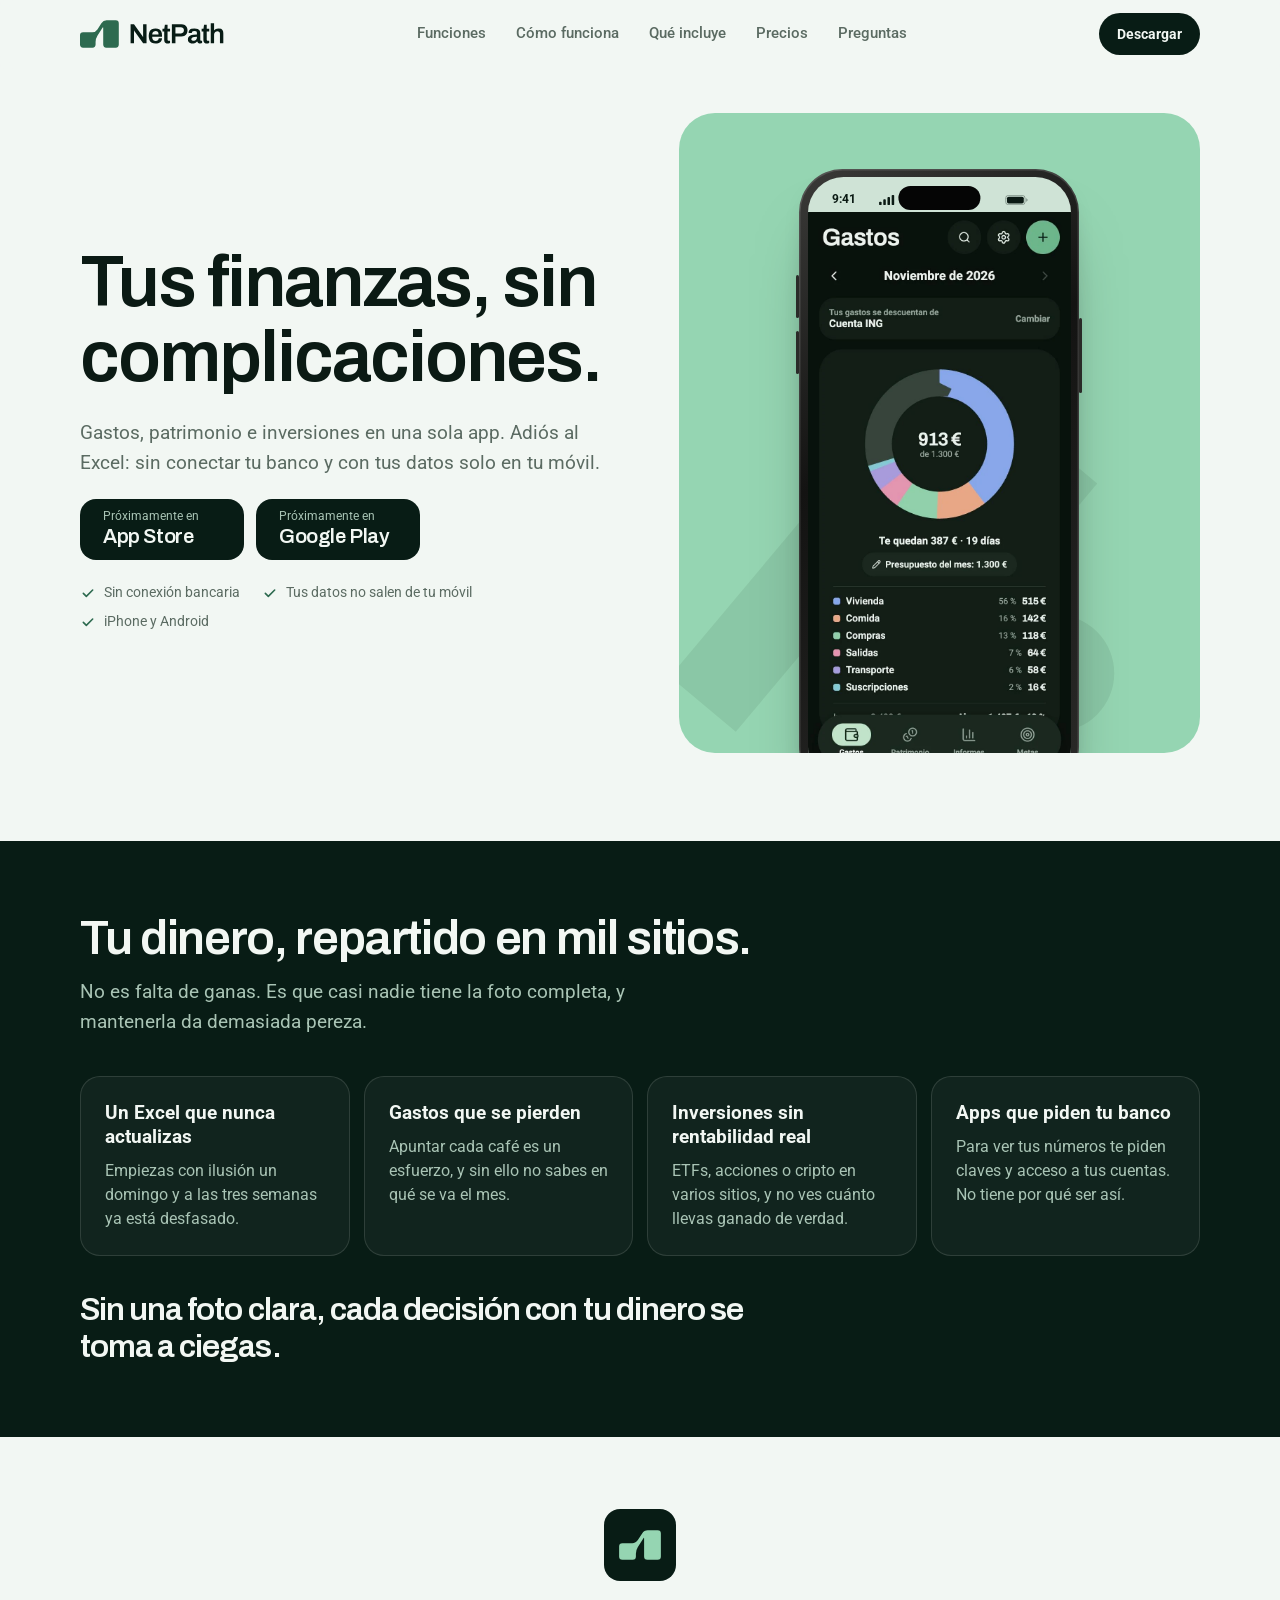
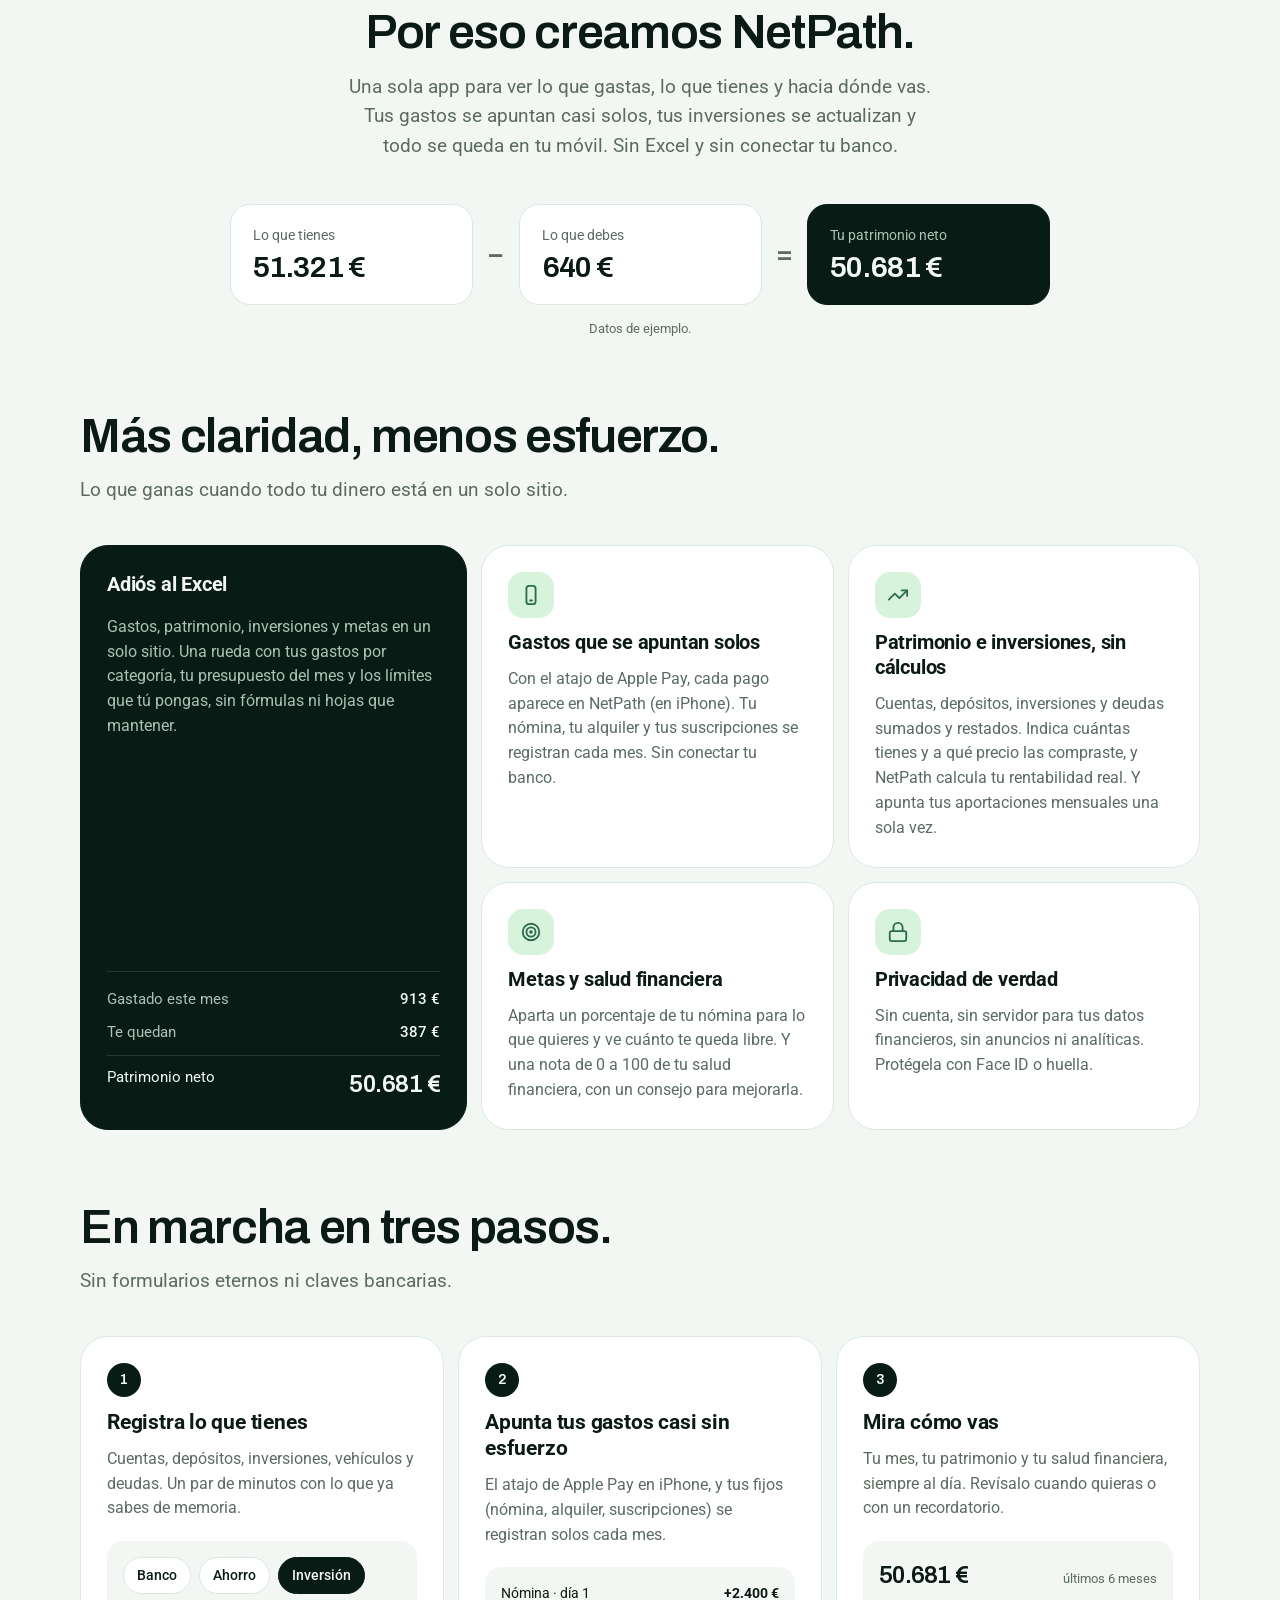
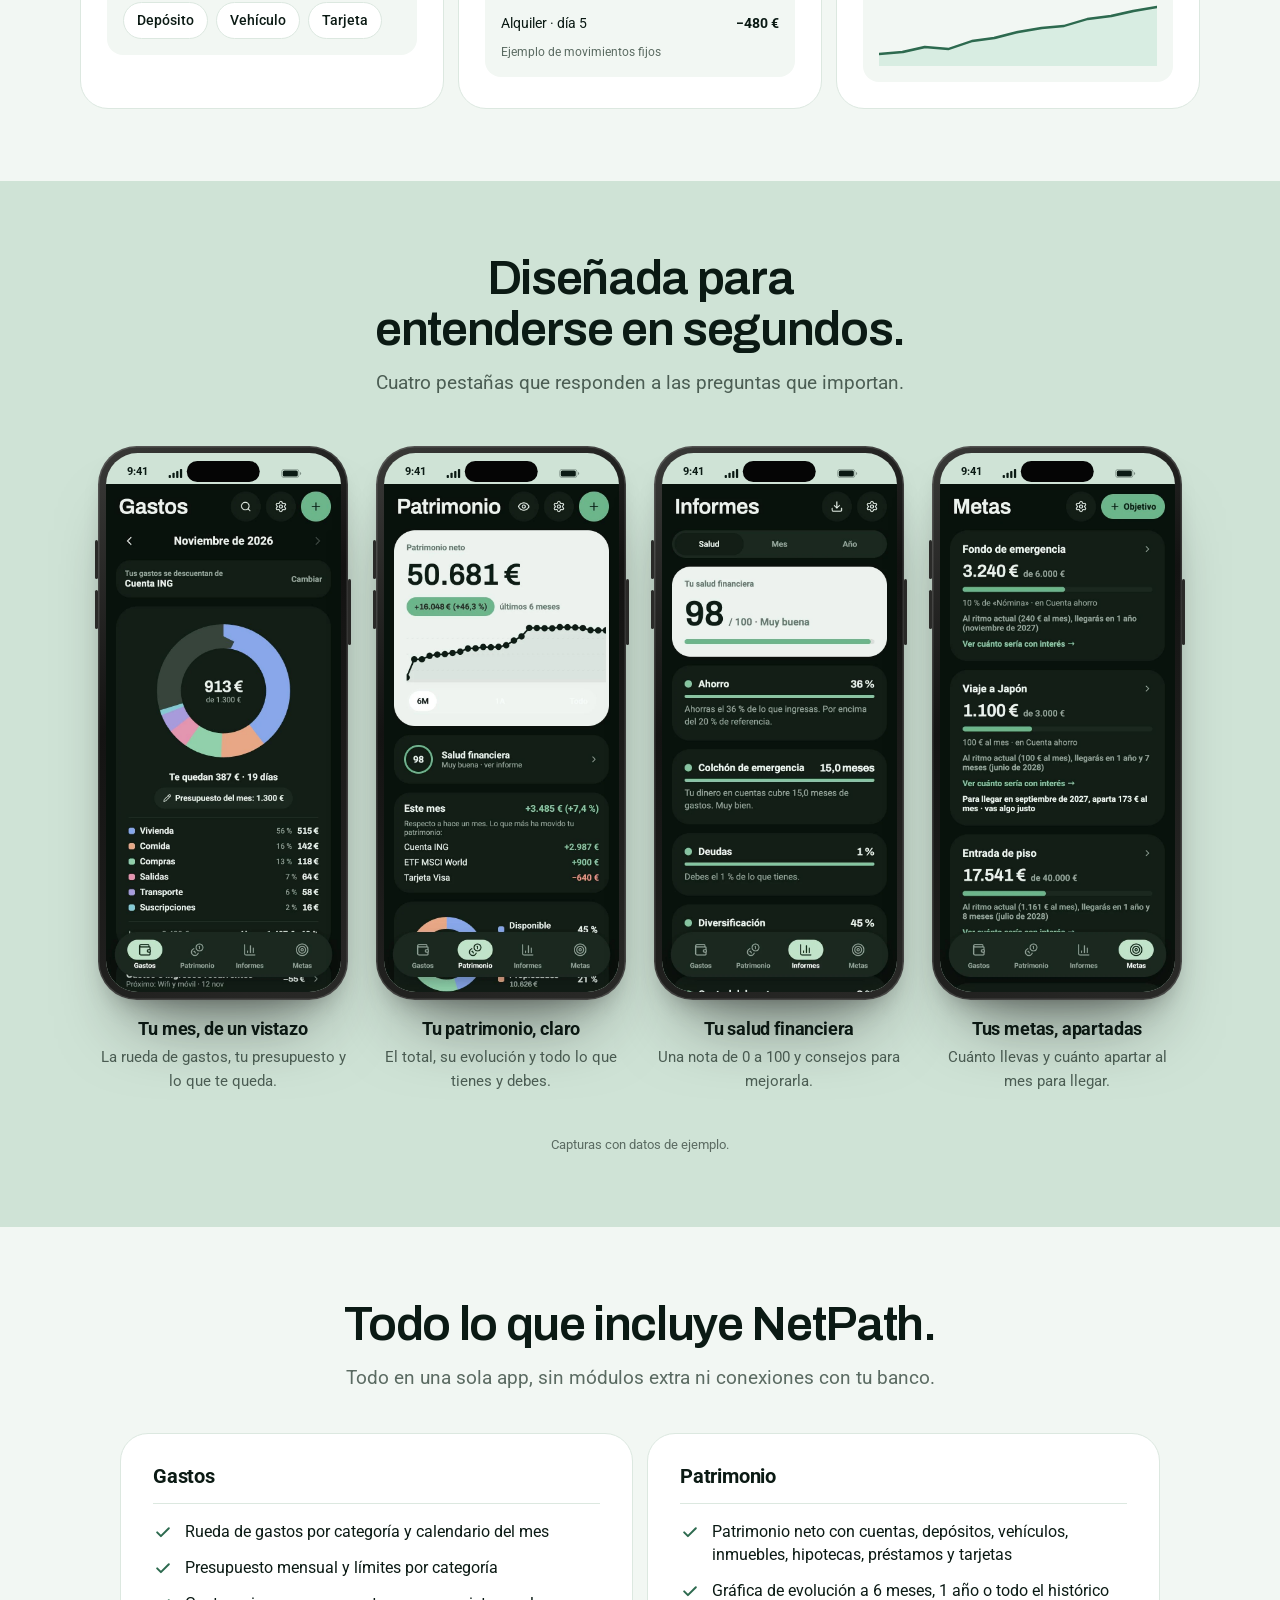
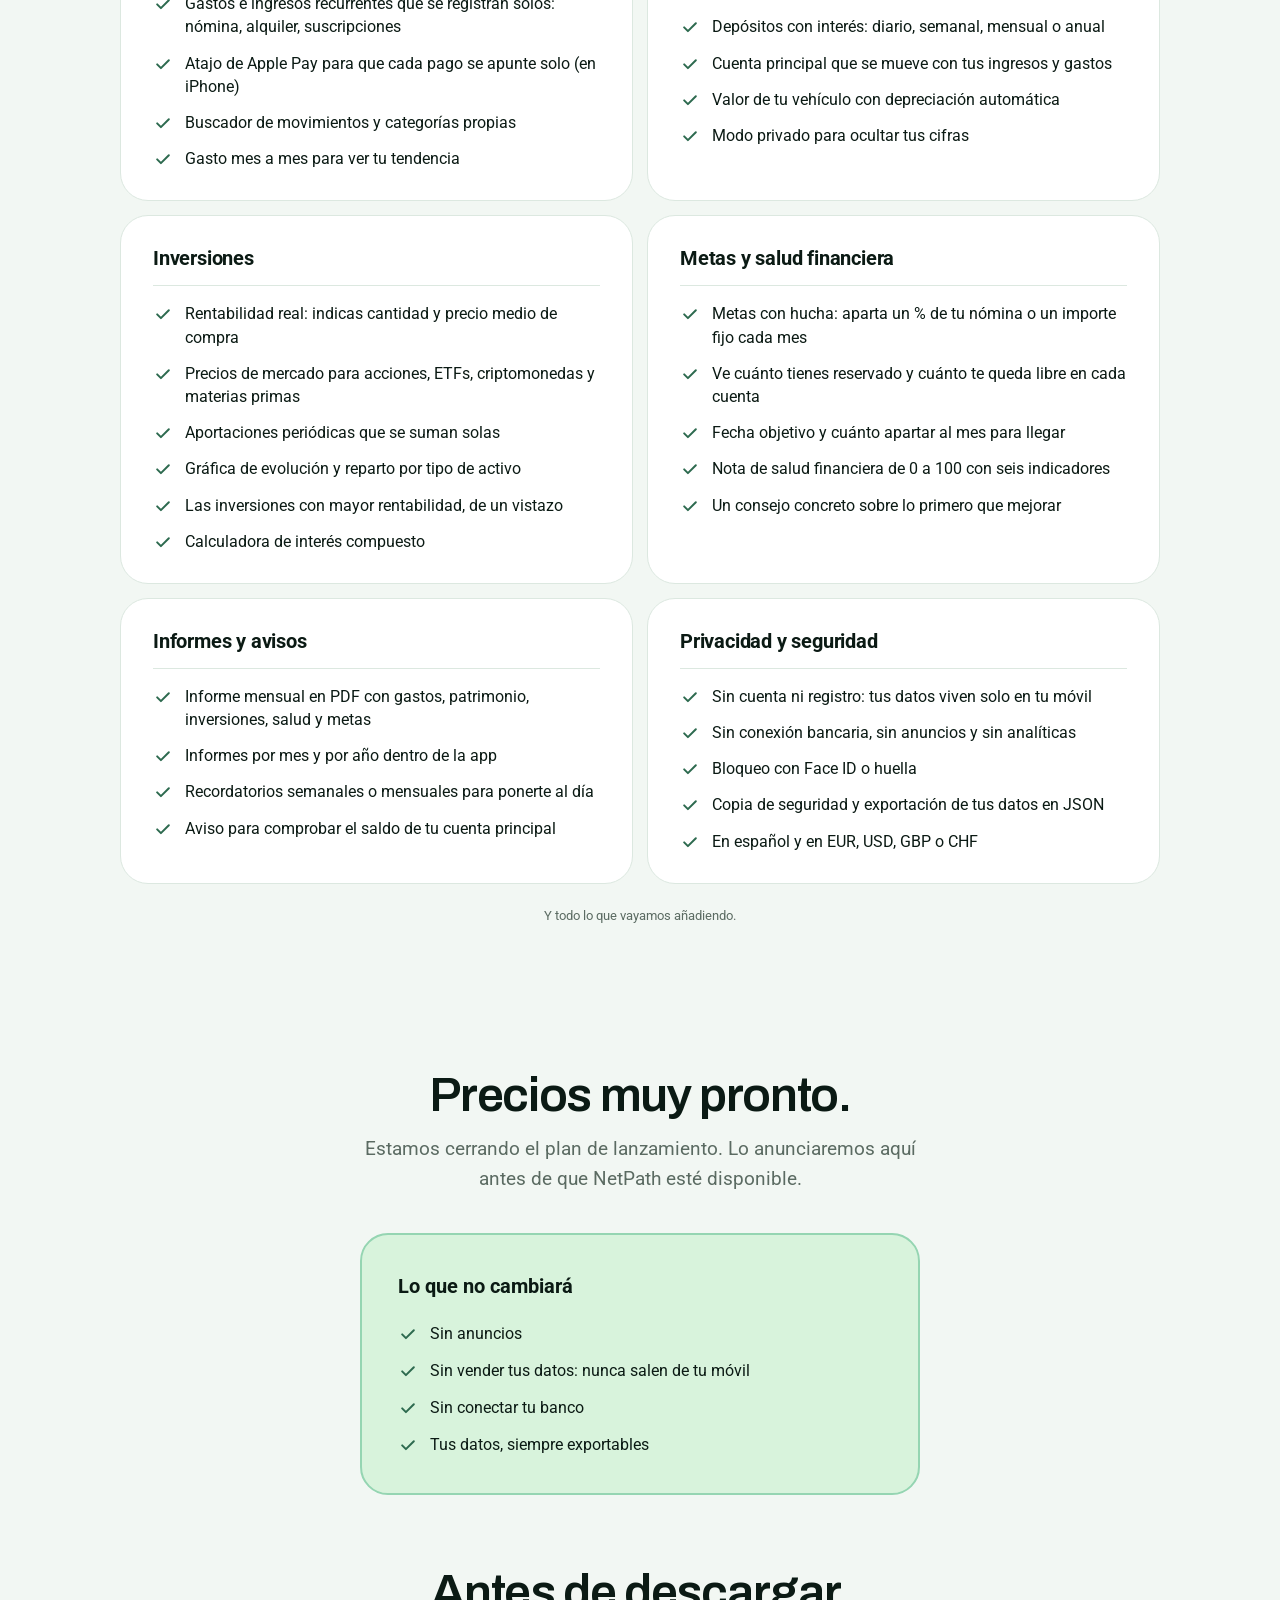
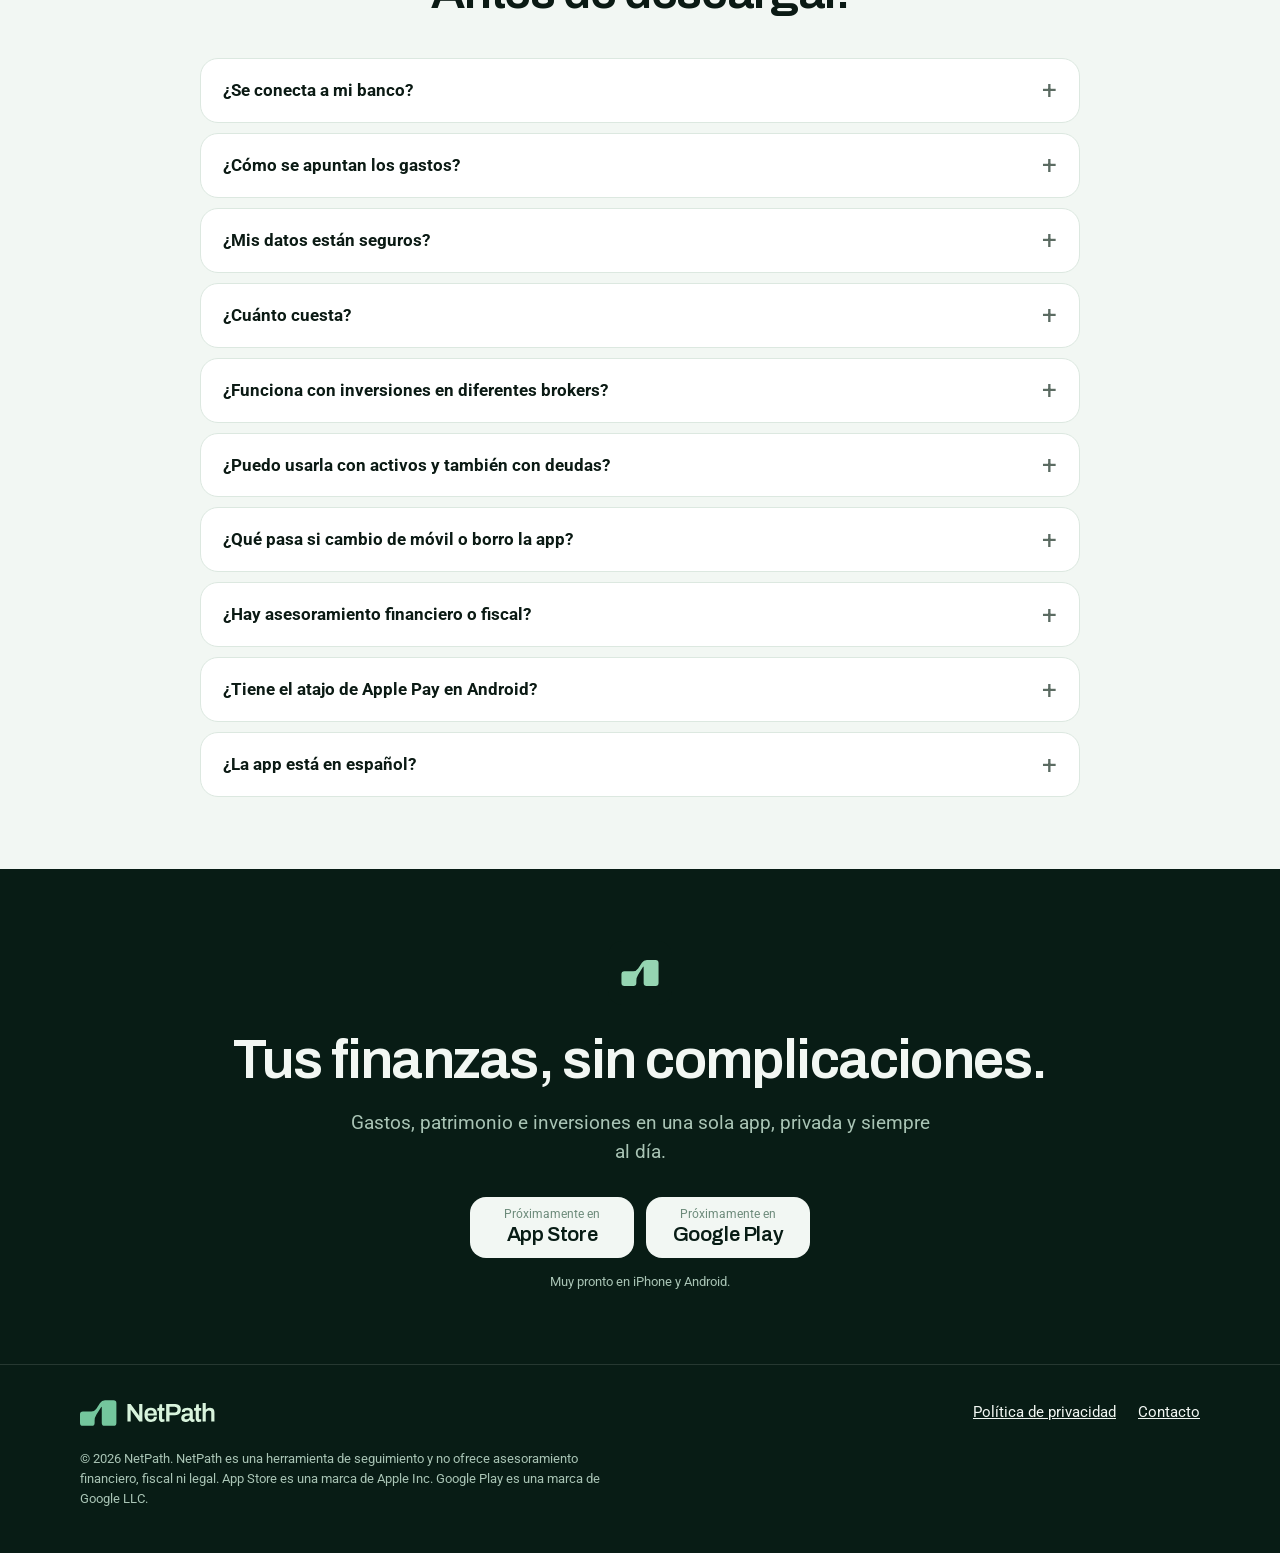
==== commit 3a808e74: "Web: listado 'Todo lo que incluye NetPath' por categorías Co-Authored-By: Claude Sonnet 5.5 <noreply" ====
--- a/index.html
+++ b/index.html
@@ -38,6 +38,7 @@
     <nav class="nav" aria-label="Principal">
       <a href="#beneficios">Funciones</a>
       <a href="#como-funciona">Cómo funciona</a>
+      <a href="#incluye">Qué incluye</a>
       <a href="#precios">Precios</a>
       <a href="#preguntas">Preguntas</a>
     </nav>
@@ -209,10 +210,82 @@
         <figcaption><b>Tus metas, apartadas</b><span>Cuánto llevas y cuánto apartar al mes para llegar.</span></figcaption>
       </figure>
     </div>
-    <ul class="feature-list" aria-label="Más funciones">
-      <li>Presupuesto y límites por categoría</li><li>Depósitos con interés</li><li>Aportaciones periódicas a inversiones</li><li>Informe mensual en PDF</li><li>Calculadora de interés compuesto</li><li>Recordatorios</li><li>Exporta tus datos en JSON</li><li>EUR, USD, GBP y CHF</li><li>Modo privado y Face ID</li>
-    </ul>
     <p class="fine" style="text-align:center">Capturas con datos de ejemplo.</p>
+  </div>
+</section>
+
+<!-- Qué incluye -->
+<section class="section" id="incluye" aria-labelledby="t-incluye">
+  <div class="wrap">
+    <div class="section-head center">
+      <h2 class="h-display" id="t-incluye">Todo lo que incluye NetPath.</h2>
+      <p class="lead">Todo en una sola app, sin módulos extra ni conexiones con tu banco.</p>
+    </div>
+    <div class="includes">
+      <section class="inc-group" aria-label="Gastos">
+        <h3>Gastos</h3>
+        <ul>
+          <li><svg><use href="#i-check"/></svg>Rueda de gastos por categoría y calendario del mes</li>
+          <li><svg><use href="#i-check"/></svg>Presupuesto mensual y límites por categoría</li>
+          <li><svg><use href="#i-check"/></svg>Gastos e ingresos recurrentes que se registran solos: nómina, alquiler, suscripciones</li>
+          <li><svg><use href="#i-check"/></svg>Atajo de Apple Pay para que cada pago se apunte solo (en iPhone)</li>
+          <li><svg><use href="#i-check"/></svg>Buscador de movimientos y categorías propias</li>
+          <li><svg><use href="#i-check"/></svg>Gasto mes a mes para ver tu tendencia</li>
+        </ul>
+      </section>
+      <section class="inc-group" aria-label="Patrimonio">
+        <h3>Patrimonio</h3>
+        <ul>
+          <li><svg><use href="#i-check"/></svg>Patrimonio neto con cuentas, depósitos, vehículos, inmuebles, hipotecas, préstamos y tarjetas</li>
+          <li><svg><use href="#i-check"/></svg>Gráfica de evolución a 6 meses, 1 año o todo el histórico</li>
+          <li><svg><use href="#i-check"/></svg>Depósitos con interés: diario, semanal, mensual o anual</li>
+          <li><svg><use href="#i-check"/></svg>Cuenta principal que se mueve con tus ingresos y gastos</li>
+          <li><svg><use href="#i-check"/></svg>Valor de tu vehículo con depreciación automática</li>
+          <li><svg><use href="#i-check"/></svg>Modo privado para ocultar tus cifras</li>
+        </ul>
+      </section>
+      <section class="inc-group" aria-label="Inversiones">
+        <h3>Inversiones</h3>
+        <ul>
+          <li><svg><use href="#i-check"/></svg>Rentabilidad real: indicas cantidad y precio medio de compra</li>
+          <li><svg><use href="#i-check"/></svg>Precios de mercado para acciones, ETFs, criptomonedas y materias primas</li>
+          <li><svg><use href="#i-check"/></svg>Aportaciones periódicas que se suman solas</li>
+          <li><svg><use href="#i-check"/></svg>Gráfica de evolución y reparto por tipo de activo</li>
+          <li><svg><use href="#i-check"/></svg>Las inversiones con mayor rentabilidad, de un vistazo</li>
+          <li><svg><use href="#i-check"/></svg>Calculadora de interés compuesto</li>
+        </ul>
+      </section>
+      <section class="inc-group" aria-label="Metas y salud financiera">
+        <h3>Metas y salud financiera</h3>
+        <ul>
+          <li><svg><use href="#i-check"/></svg>Metas con hucha: aparta un % de tu nómina o un importe fijo cada mes</li>
+          <li><svg><use href="#i-check"/></svg>Ve cuánto tienes reservado y cuánto te queda libre en cada cuenta</li>
+          <li><svg><use href="#i-check"/></svg>Fecha objetivo y cuánto apartar al mes para llegar</li>
+          <li><svg><use href="#i-check"/></svg>Nota de salud financiera de 0 a 100 con seis indicadores</li>
+          <li><svg><use href="#i-check"/></svg>Un consejo concreto sobre lo primero que mejorar</li>
+        </ul>
+      </section>
+      <section class="inc-group" aria-label="Informes y avisos">
+        <h3>Informes y avisos</h3>
+        <ul>
+          <li><svg><use href="#i-check"/></svg>Informe mensual en PDF con gastos, patrimonio, inversiones, salud y metas</li>
+          <li><svg><use href="#i-check"/></svg>Informes por mes y por año dentro de la app</li>
+          <li><svg><use href="#i-check"/></svg>Recordatorios semanales o mensuales para ponerte al día</li>
+          <li><svg><use href="#i-check"/></svg>Aviso para comprobar el saldo de tu cuenta principal</li>
+        </ul>
+      </section>
+      <section class="inc-group" aria-label="Privacidad y seguridad">
+        <h3>Privacidad y seguridad</h3>
+        <ul>
+          <li><svg><use href="#i-check"/></svg>Sin cuenta ni registro: tus datos viven solo en tu móvil</li>
+          <li><svg><use href="#i-check"/></svg>Sin conexión bancaria, sin anuncios y sin analíticas</li>
+          <li><svg><use href="#i-check"/></svg>Bloqueo con Face ID o huella</li>
+          <li><svg><use href="#i-check"/></svg>Copia de seguridad y exportación de tus datos en JSON</li>
+          <li><svg><use href="#i-check"/></svg>En español y en EUR, USD, GBP o CHF</li>
+        </ul>
+      </section>
+    </div>
+    <p class="fine" style="text-align:center;margin-top:22px">Y todo lo que vayamos añadiendo.</p>
   </div>
 </section>
 
--- a/styles.css
+++ b/styles.css
@@ -221,3 +221,12 @@
 @media (min-width: 860px) { .sticky-cta { display: none; } }
 
 @media (max-width: 859px) { body { padding-bottom: 0; } }
+
+/* What's included: a grouped checklist (one column on phones, two on larger screens) */
+.includes { display: grid; gap: 14px; max-width: 1040px; margin-inline: auto; }
+.inc-group { background: var(--white); border: 1px solid var(--line); border-radius: var(--radius-lg); padding: 26px 28px; display: grid; gap: 16px; align-content: start; }
+.inc-group h3 { font-size: 20px; font-weight: 700; line-height: 1.25; letter-spacing: -0.01em; padding-bottom: 14px; border-bottom: 1px solid var(--line); }
+.inc-group ul { display: grid; gap: 13px; }
+.inc-group li { display: grid; grid-template-columns: 22px 1fr; gap: 10px; font-size: 16px; line-height: 1.45; }
+.inc-group li svg { width: 20px; height: 20px; margin-top: 2px; color: var(--sage-deep); }
+@media (min-width: 820px) { .includes { grid-template-columns: 1fr 1fr; } .inc-group { padding: 30px 32px; } }
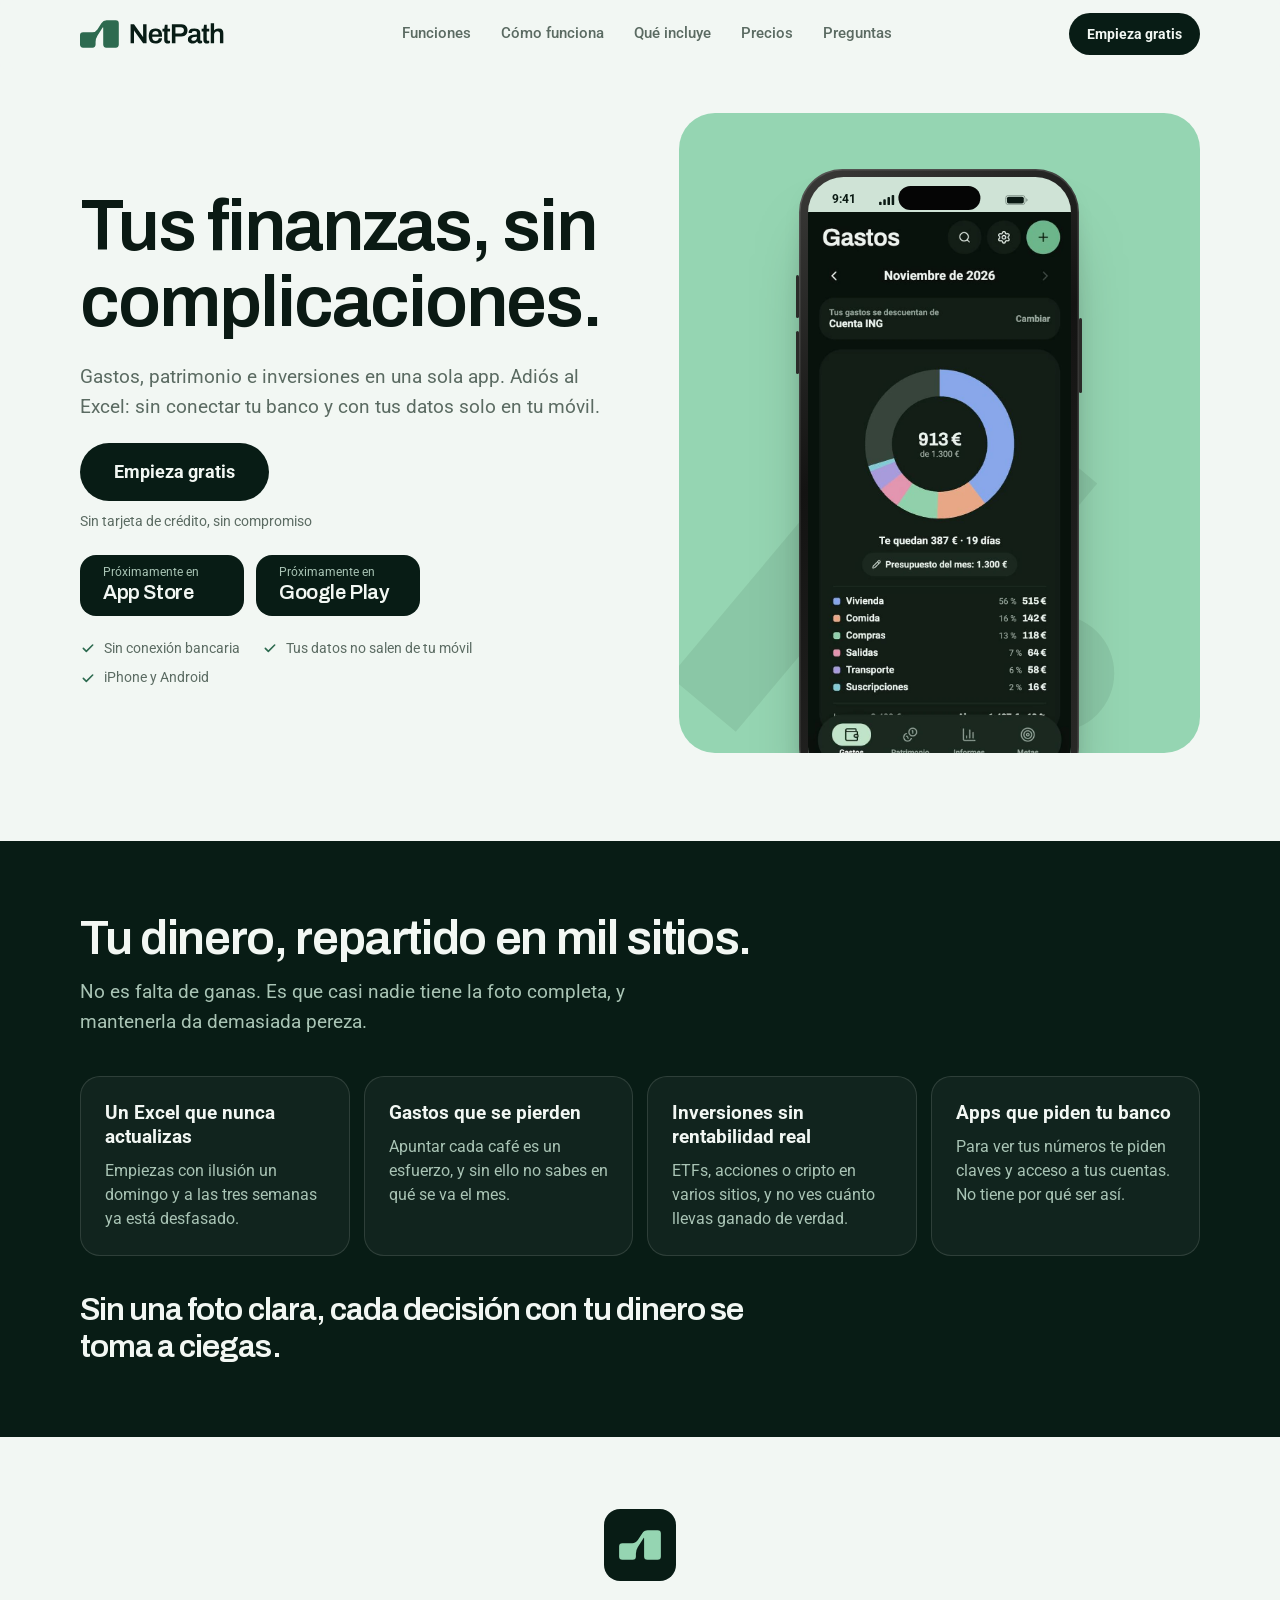
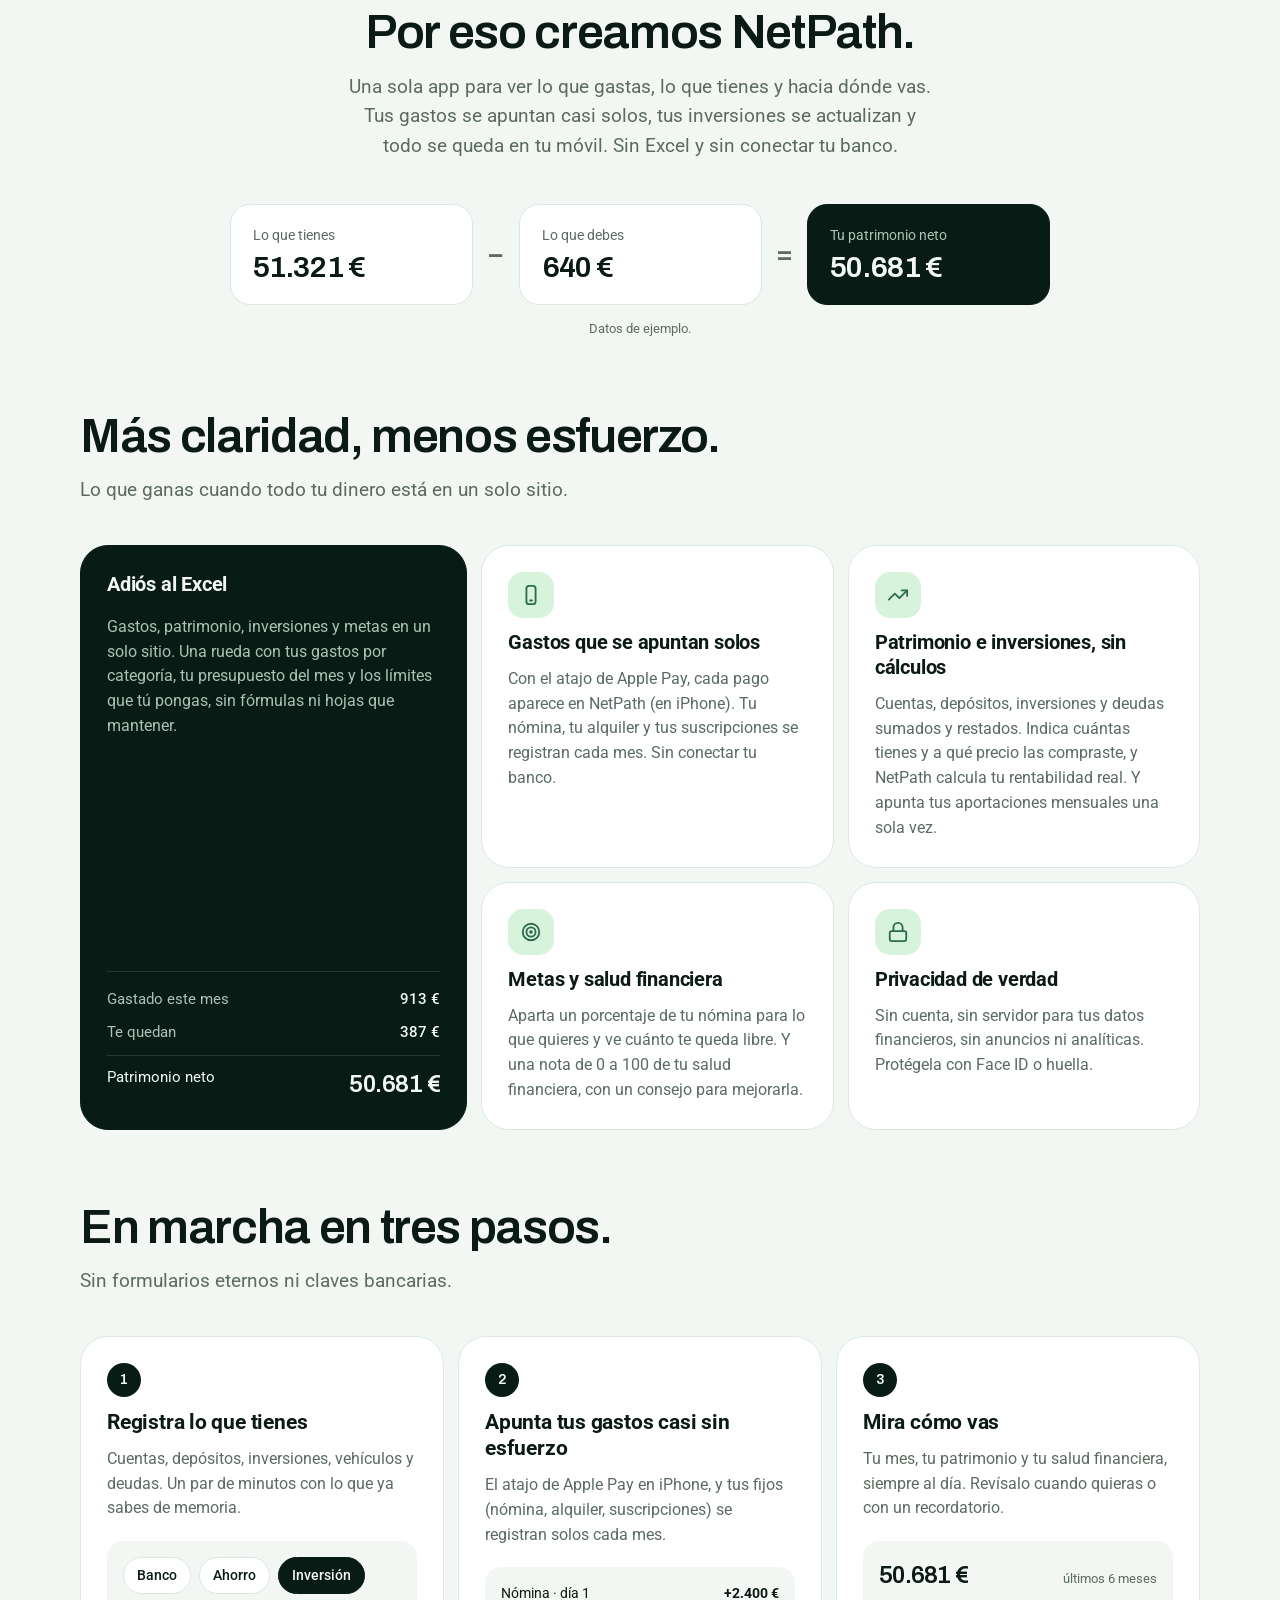
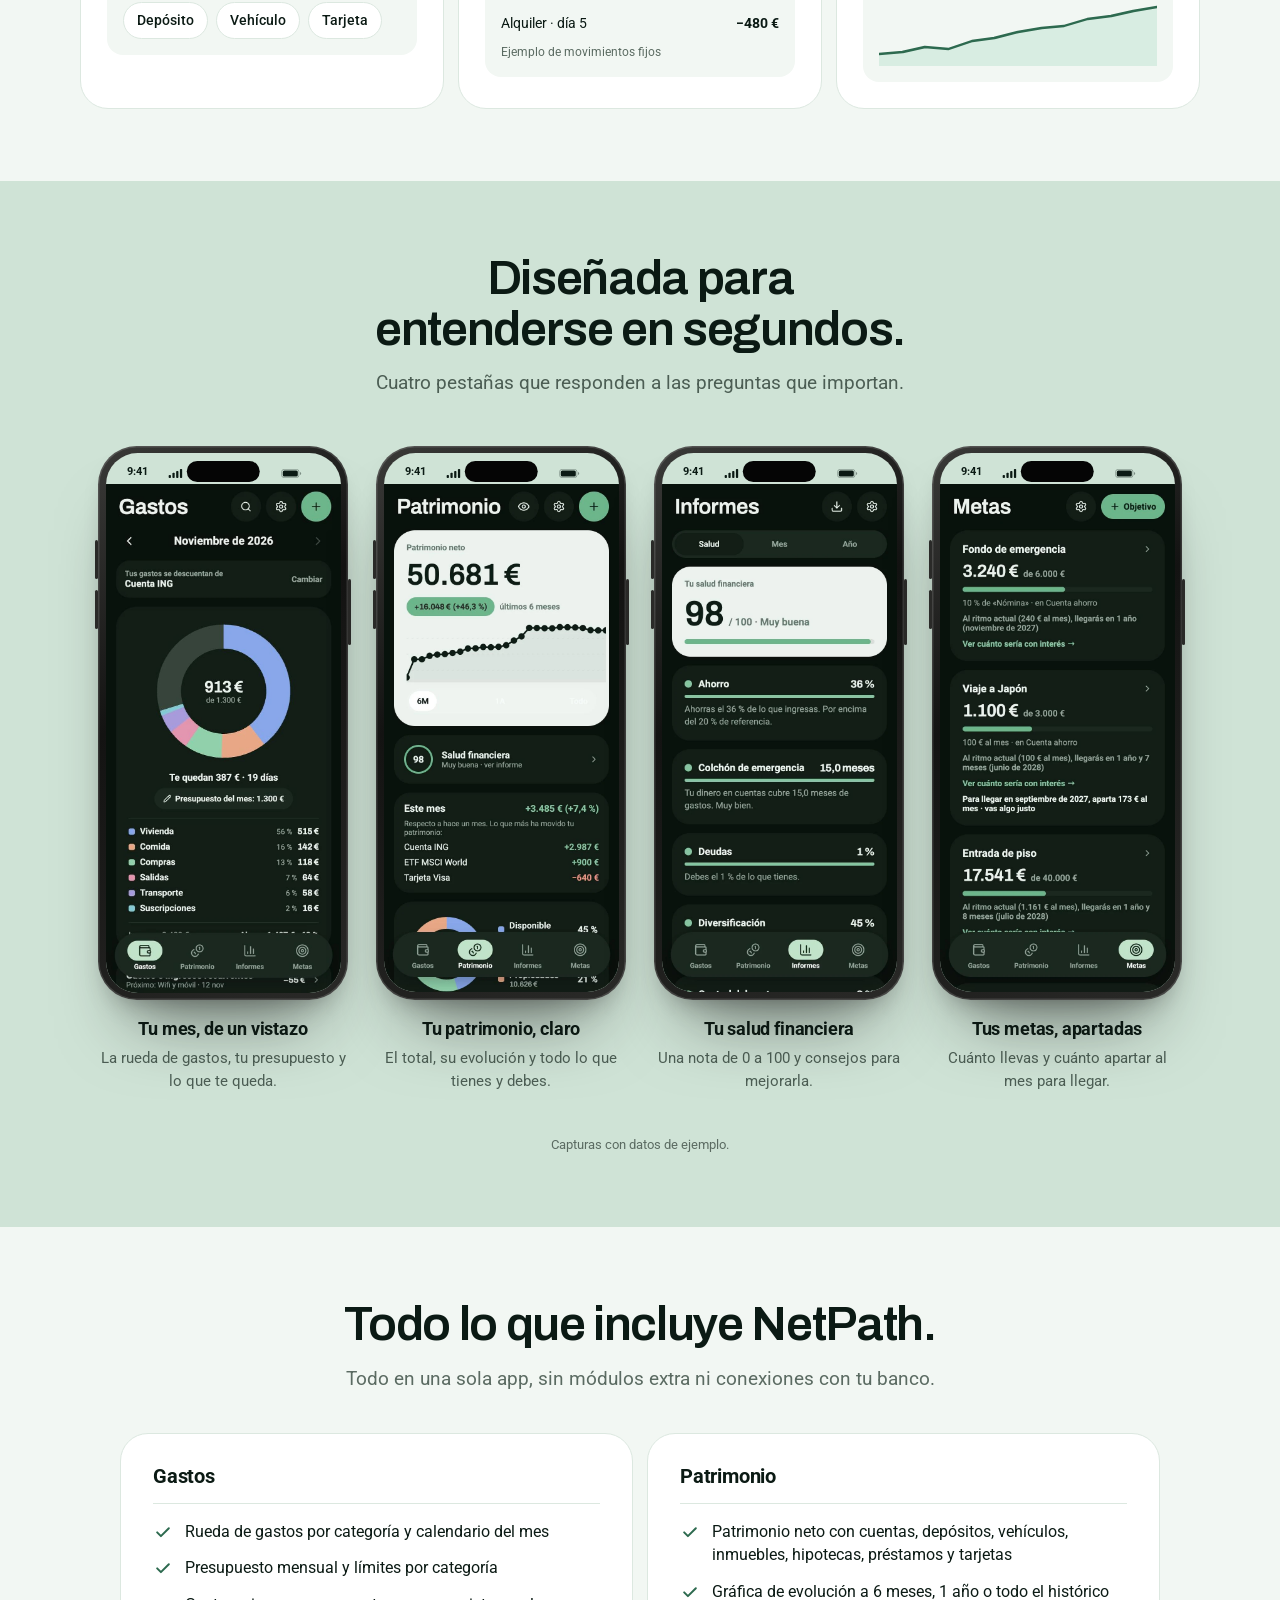
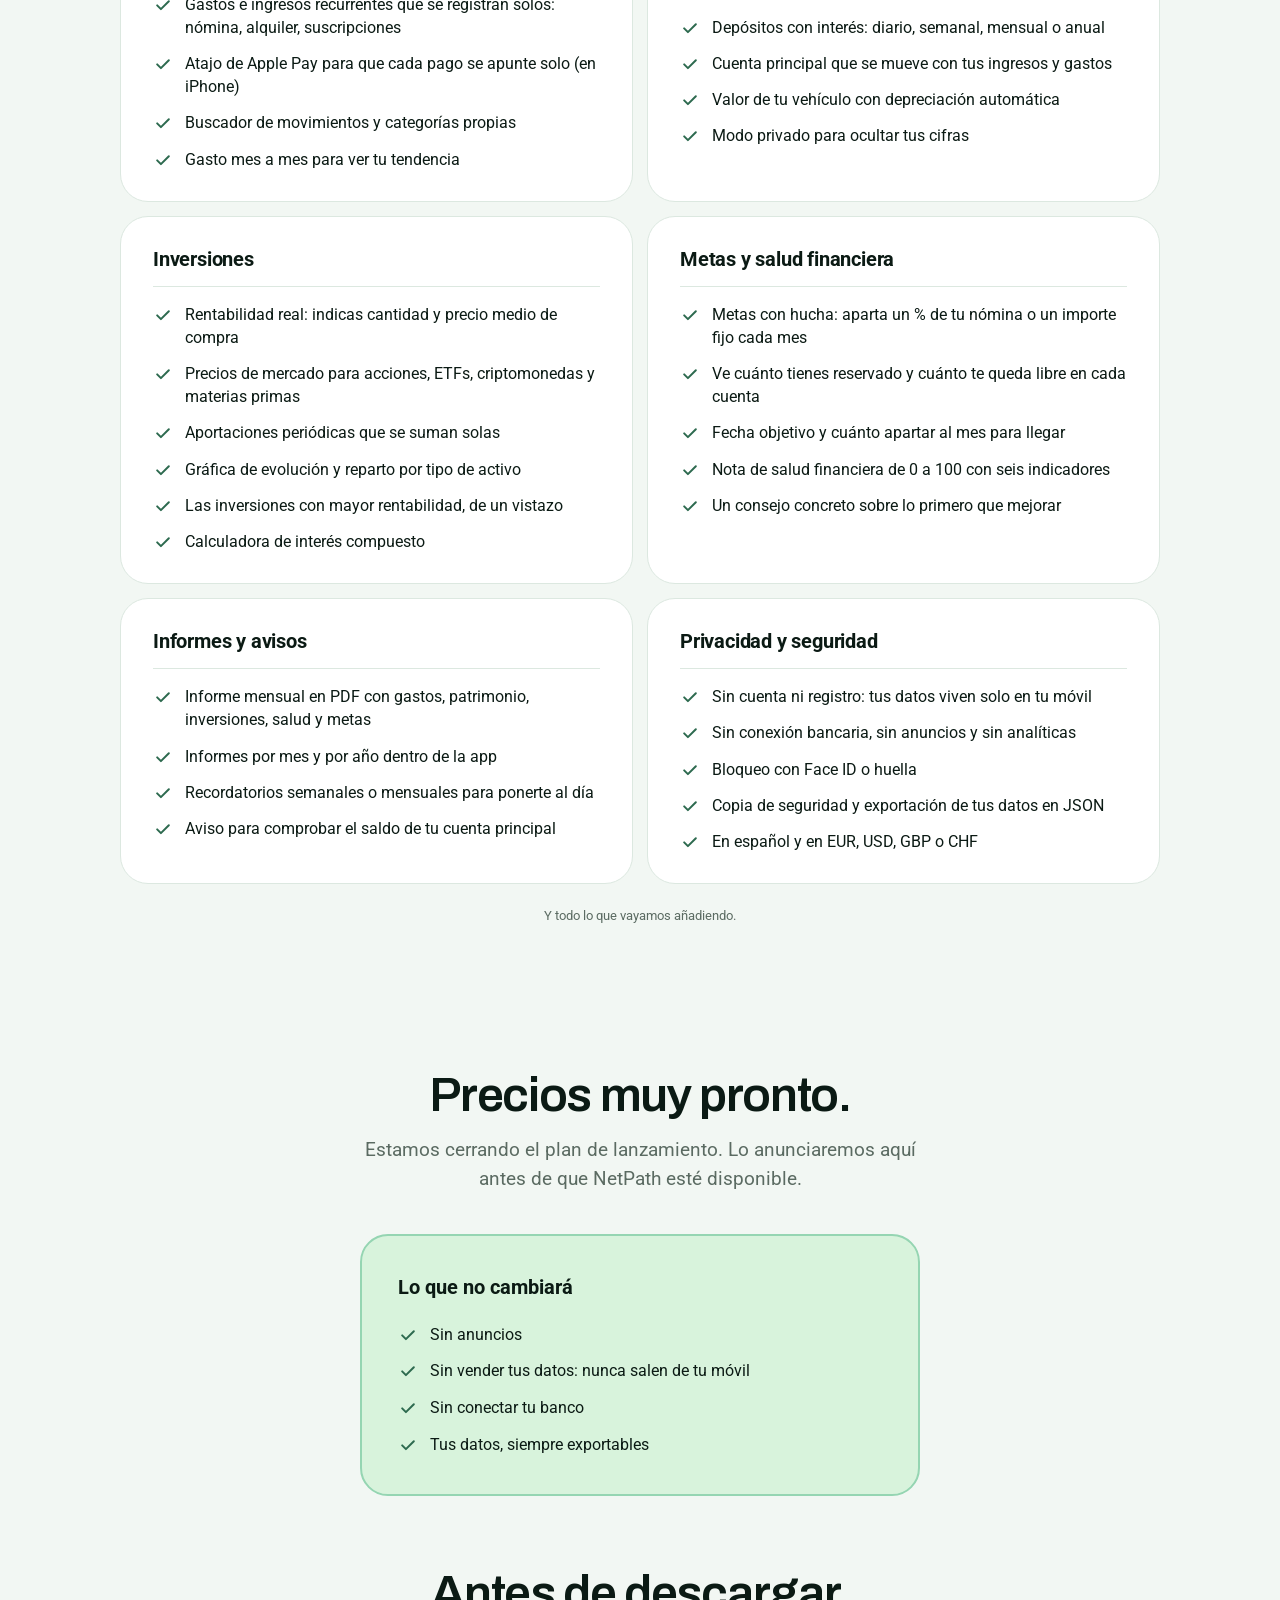
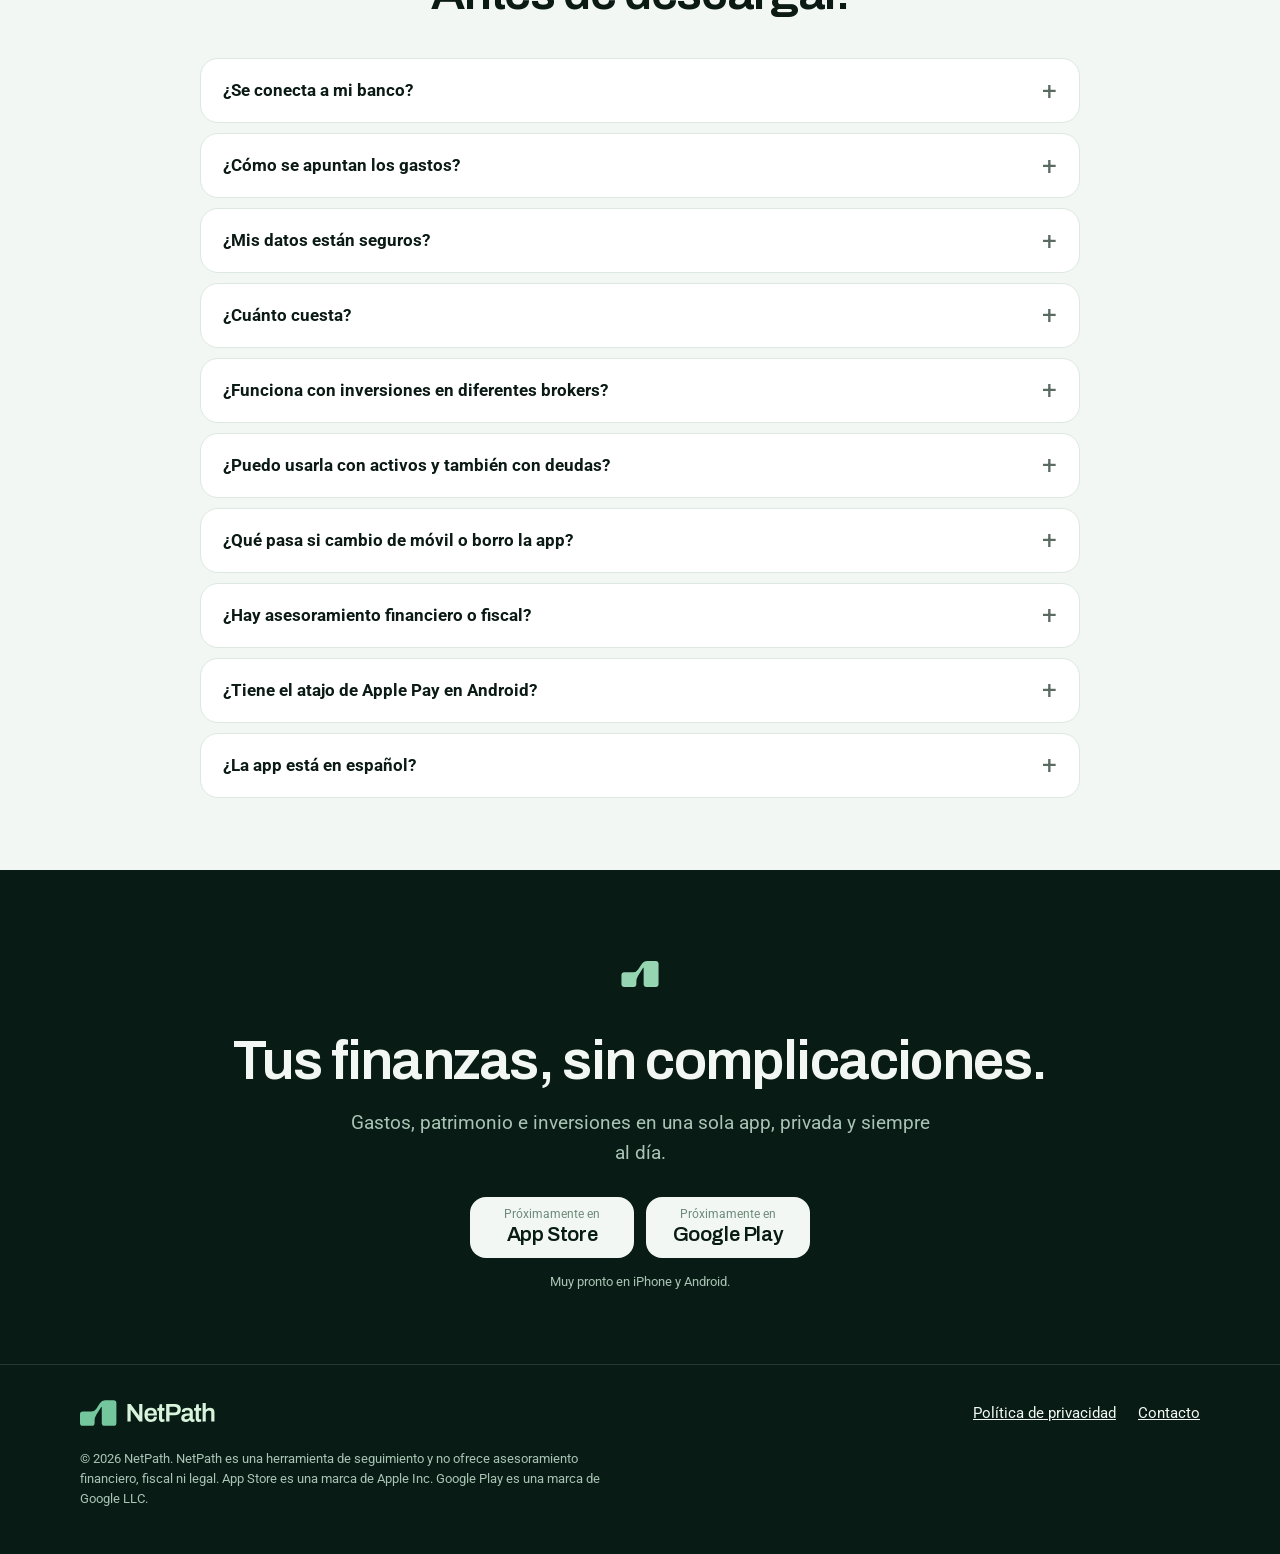
==== commit 9e8943a6: "Web: botón 'Empieza gratis' en el inicio con 'sin tarjeta, sin compromiso' Co-Authored-By: Claude So" ====
--- a/index.html
+++ b/index.html
@@ -42,7 +42,7 @@
       <a href="#precios">Precios</a>
       <a href="#preguntas">Preguntas</a>
     </nav>
-    <a class="btn btn-dark btn-sm" href="#descargar">Descargar</a>
+    <a class="btn btn-dark btn-sm" href="#descargar">Empieza gratis</a>
   </div>
 </header>
 
@@ -54,6 +54,10 @@
     <div class="hero-copy">
       <h1 class="h-display">Tus finanzas, sin complicaciones.</h1>
       <p class="lead">Gastos, patrimonio e inversiones en una sola app. Adiós al Excel: sin conectar tu banco y con tus datos solo en tu móvil.</p>
+      <div class="cta">
+        <a class="btn btn-dark btn-lg" href="#descargar">Empieza gratis</a>
+        <p class="cta-note">Sin tarjeta de crédito, sin compromiso</p>
+      </div>
       <div class="stores" id="hero-stores" data-stores>
         <a class="store" data-store="ios" aria-disabled="true"><span class="store-small">Próximamente en</span><span class="store-big">App Store</span></a>
         <a class="store" data-store="android" aria-disabled="true"><span class="store-small">Próximamente en</span><span class="store-big">Google Play</span></a>
@@ -360,7 +364,7 @@
   </div>
 </footer>
 
-<div class="sticky-cta" id="sticky" aria-hidden="true"><a class="btn btn-dark" href="#descargar" tabindex="-1">Descargar</a></div>
+<div class="sticky-cta" id="sticky" aria-hidden="true"><a class="btn btn-dark" href="#descargar" tabindex="-1">Empieza gratis</a></div>
 
 <script src="main.js"></script>
 </body>
--- a/styles.css
+++ b/styles.css
@@ -230,3 +230,8 @@
 .inc-group li { display: grid; grid-template-columns: 22px 1fr; gap: 10px; font-size: 16px; line-height: 1.45; }
 .inc-group li svg { width: 20px; height: 20px; margin-top: 2px; color: var(--sage-deep); }
 @media (min-width: 820px) { .includes { grid-template-columns: 1fr 1fr; } .inc-group { padding: 30px 32px; } }
+
+/* Hero call to action */
+.cta { display: grid; gap: 10px; justify-items: start; }
+.btn-lg { min-height: 58px; padding: 0 34px; font-size: 18px; }
+.cta-note { font-size: 14px; color: var(--muted); }
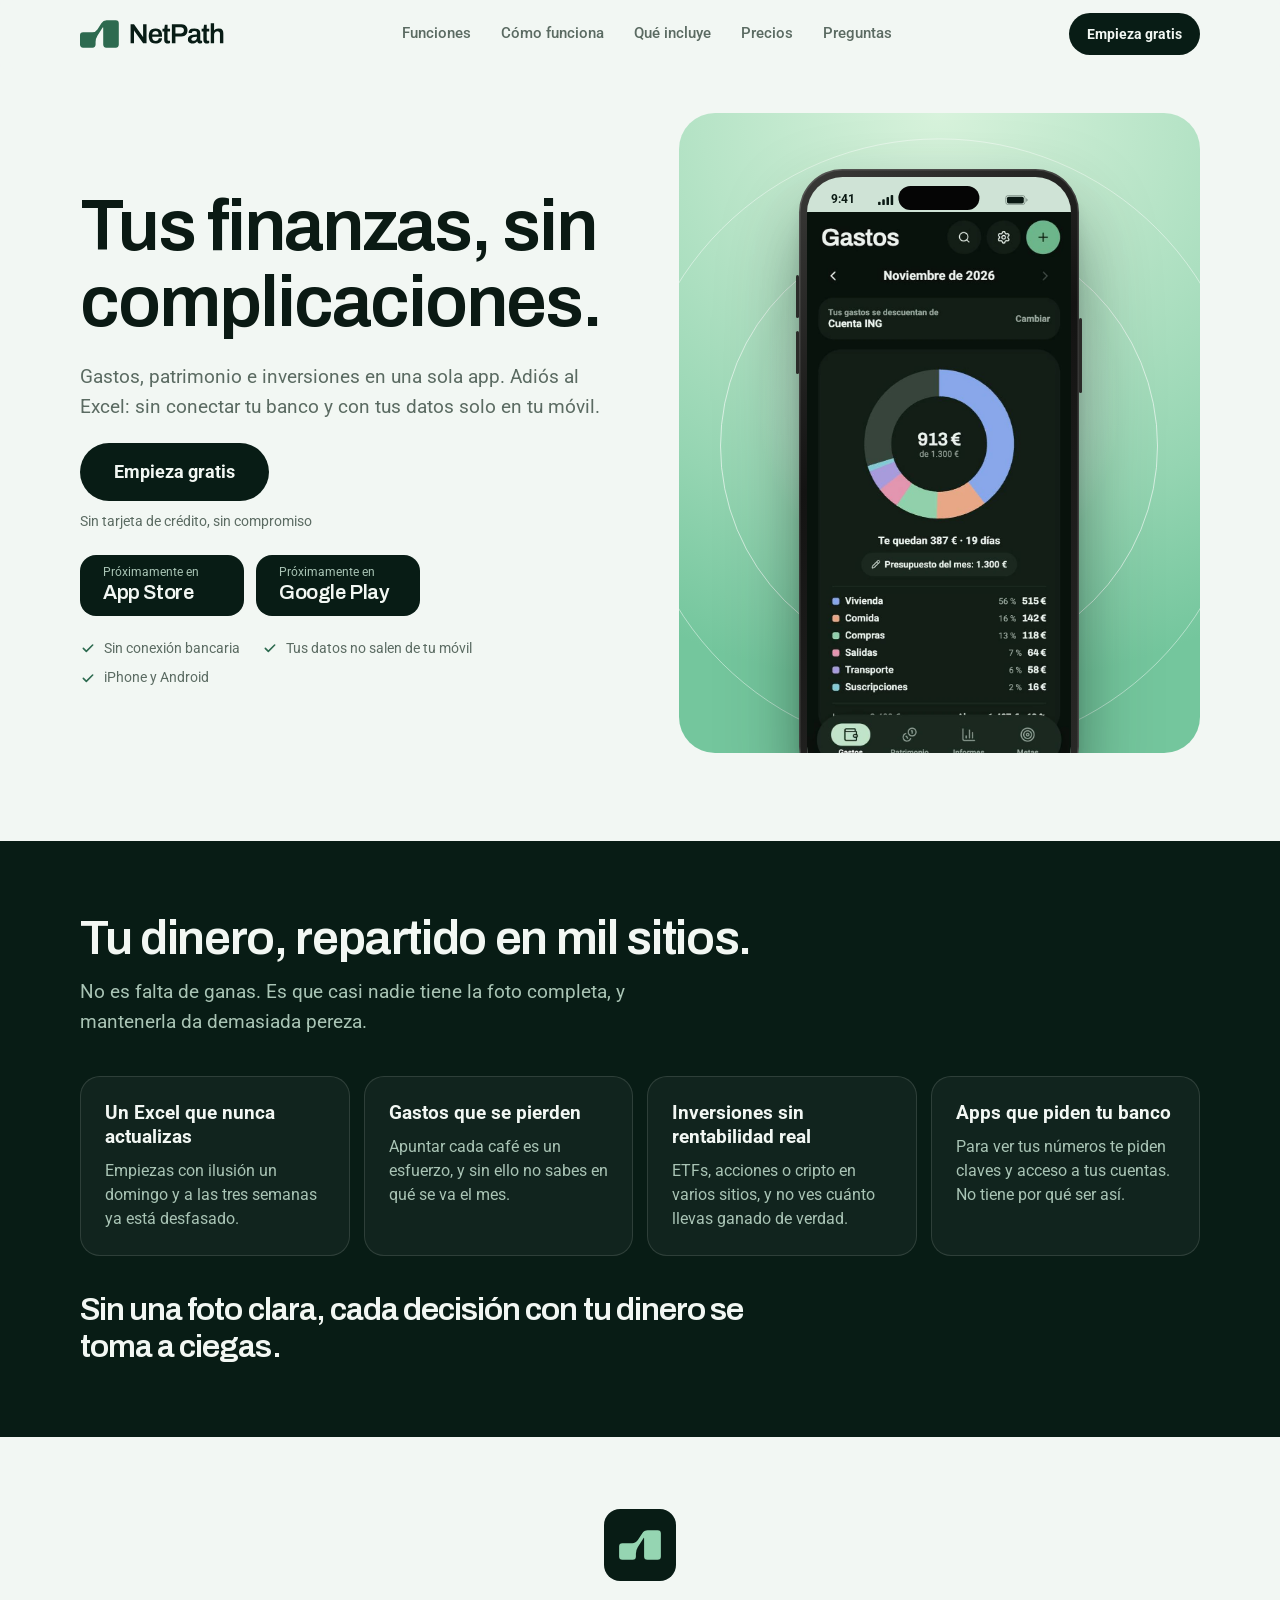
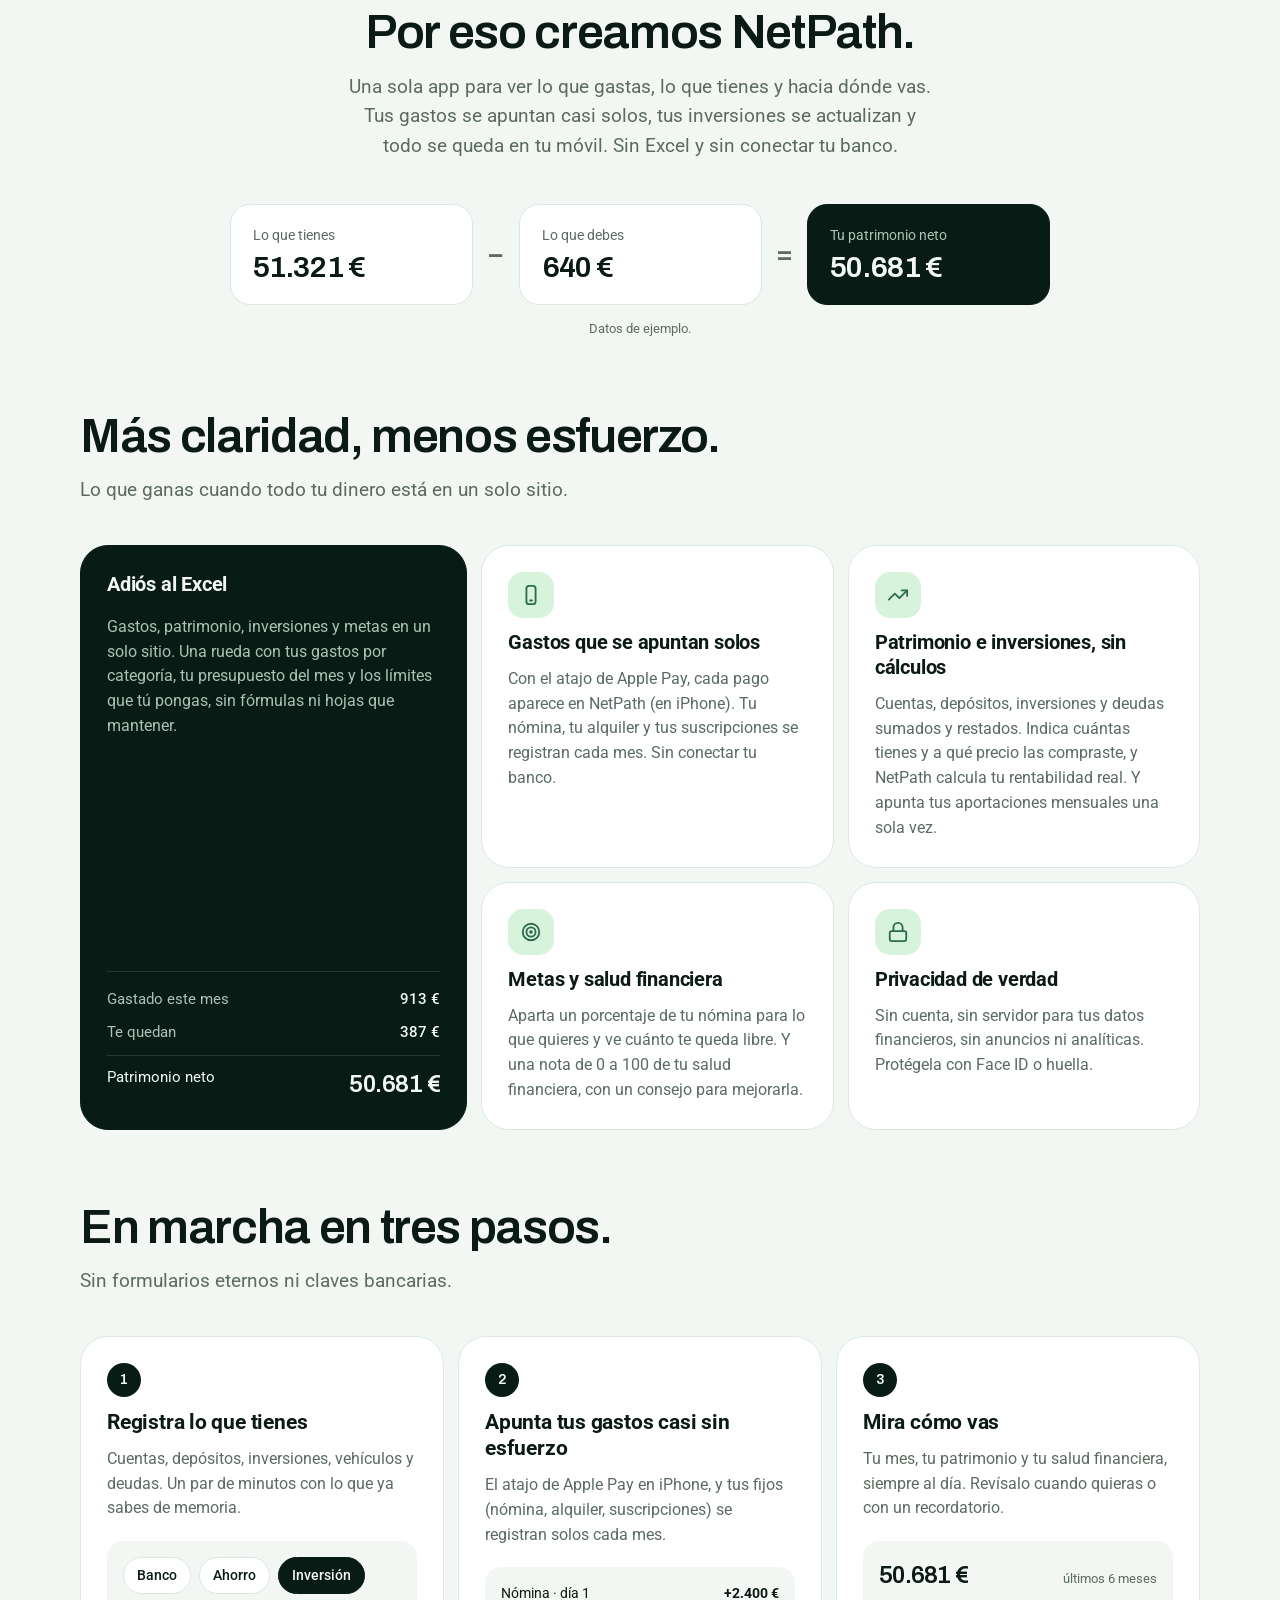
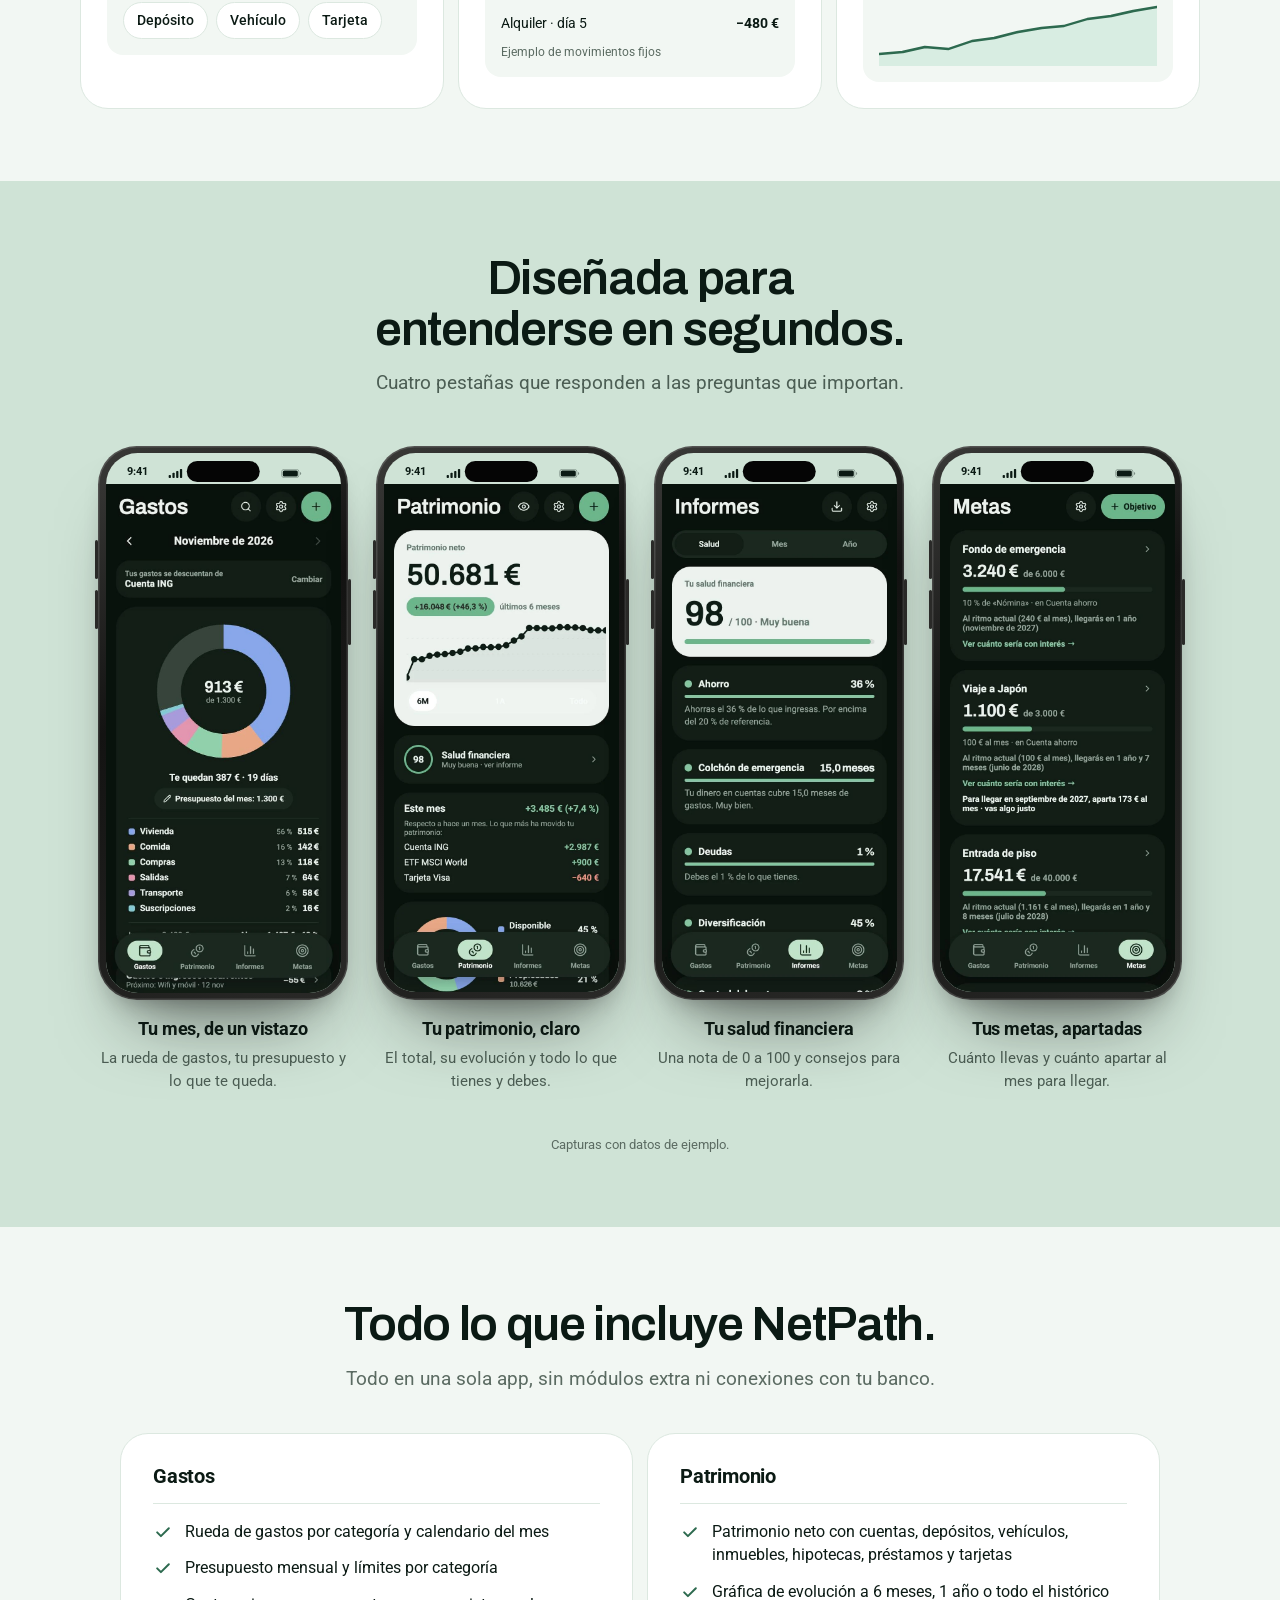
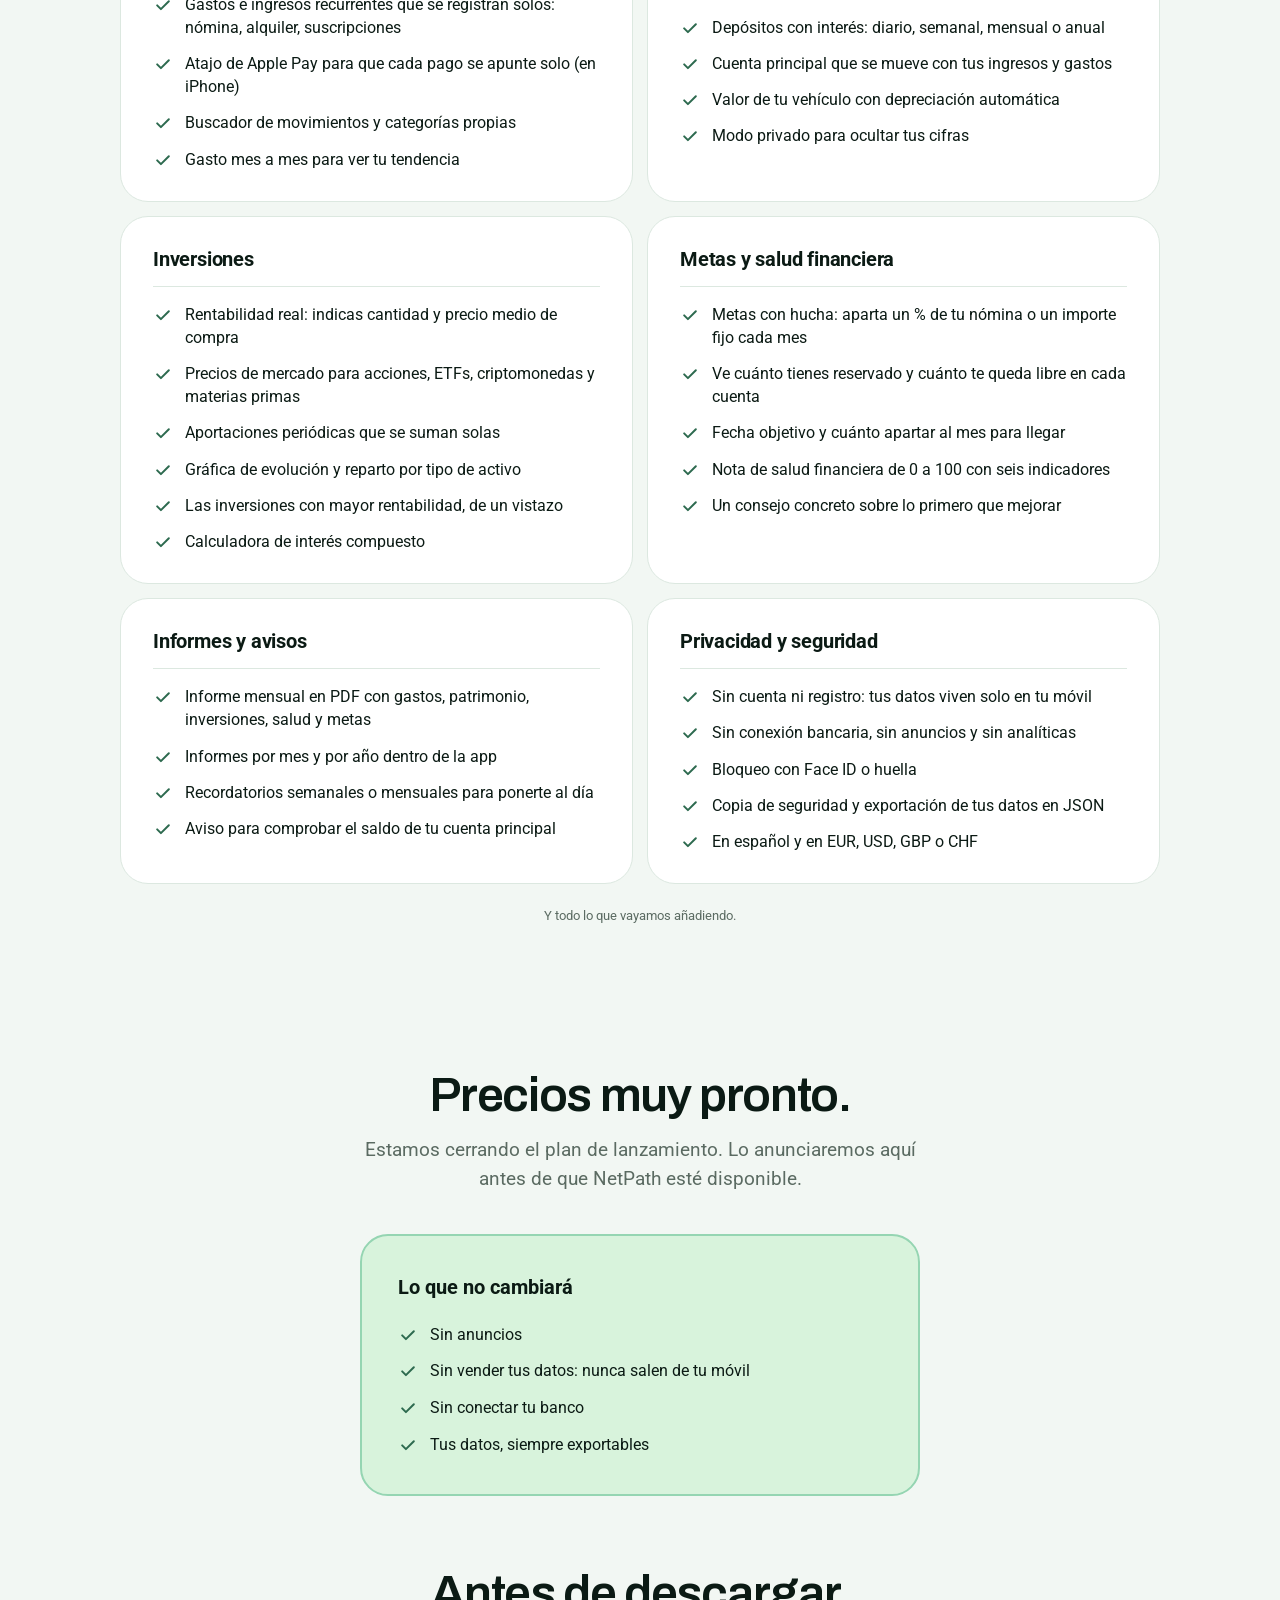
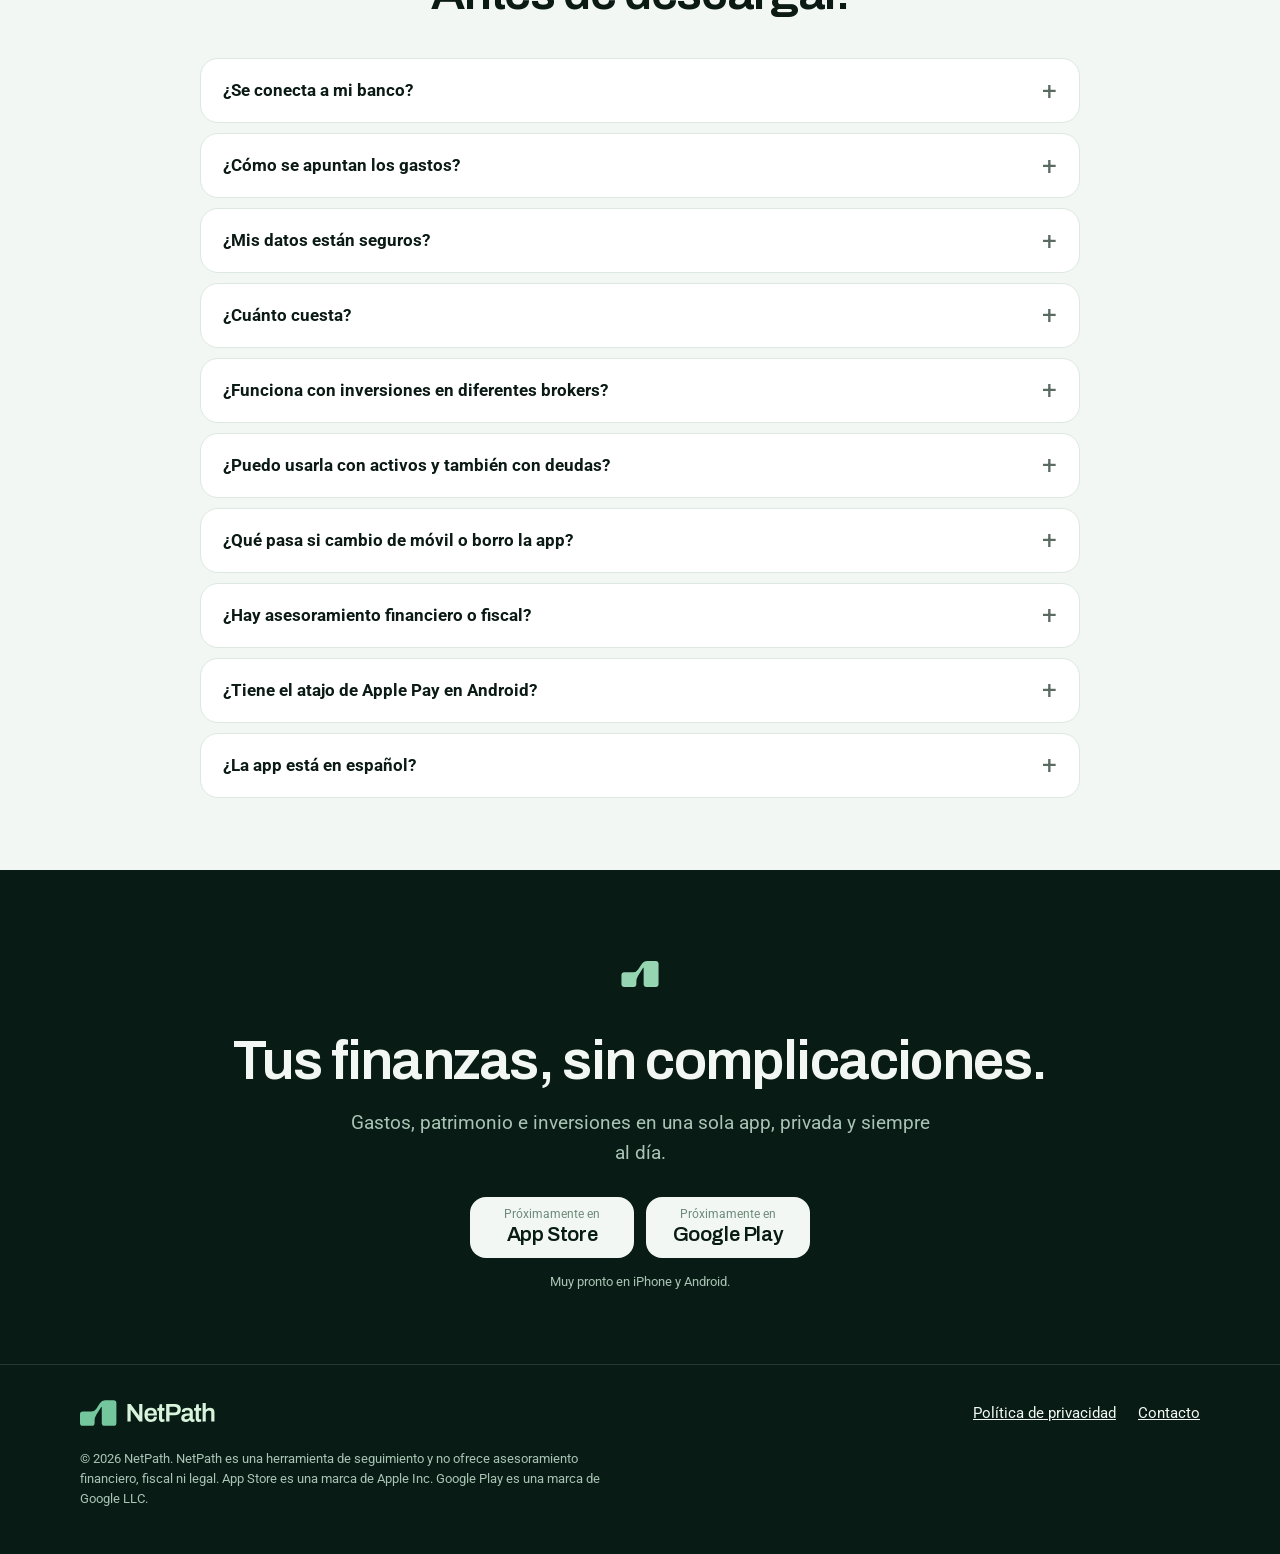
==== commit 49750686: "Web: fondo del hero más elegante (sin la marca de agua antigua) y móvil flotando Co-Authored-By: Cla" ====
--- a/index.html
+++ b/index.html
@@ -69,7 +69,7 @@
       </ul>
     </div>
     <div class="hero-panel">
-      <svg class="path" viewBox="0 0 100 100" aria-hidden="true"><g fill="currentColor"><rect x="-20.72" y="-5.5" width="41.44" height="11" transform="translate(39.13 50) rotate(-50)"/><rect x="-15" y="-5.5" width="30" height="11" transform="translate(62.38 45.62) rotate(-50)"/><circle cx="70.91" cy="61.91" r="7.5"/></g></svg>
+      <span class="glow" aria-hidden="true"></span>
       <div class="phone"><div class="phone-screen"><div class="statusbar"><span>9:41</span><span class="icons"><svg><use href="#i-signal"/></svg><svg><use href="#i-wifi"/></svg><svg><use href="#i-battery"/></svg></span></div><img src="assets/screens/gastos.webp" width="750" height="1624" alt="Pantalla de gastos de NetPath con la rueda de categorías, el presupuesto del mes y lo que queda por gastar"></div></div>
     </div>
   </div>
--- a/styles.css
+++ b/styles.css
@@ -85,9 +85,14 @@
 .trust { display: flex; flex-wrap: wrap; gap: 8px 22px; font-size: 14px; color: var(--muted); }
 .trust li { display: flex; align-items: center; gap: 8px; }
 .trust svg { width: 16px; height: 16px; color: var(--sage-deep); flex: none; }
-.hero-panel { position: relative; overflow: hidden; border-radius: 36px; background: var(--sage); min-height: 520px; display: flex; justify-content: center; align-items: flex-start; padding-top: 44px; isolation: isolate; }
-.hero-panel .path { position: absolute; z-index: -1; width: 150%; max-width: none; left: -34%; bottom: -34%; color: rgba(8, 28, 21, 0.075); }
-.hero-panel .phone { margin-bottom: -150px; }
+.hero-panel { position: relative; overflow: hidden; border-radius: 36px; background: radial-gradient(120% 90% at 50% 0%, #D8F3DC 0%, #B7E4C7 38%, #95D5B2 72%, #74C69D 100%); min-height: 520px; display: flex; justify-content: center; align-items: flex-start; padding-top: 44px; isolation: isolate; }
+.hero-panel::before, .hero-panel::after { content: ""; position: absolute; z-index: -1; left: 50%; top: 52%; border-radius: 50%; transform: translate(-50%, -50%); border: 1px solid rgba(255, 255, 255, .45); pointer-events: none; }
+.hero-panel::before { width: 118%; aspect-ratio: 1; }
+.hero-panel::after { width: 84%; aspect-ratio: 1; border-color: rgba(255, 255, 255, .6); }
+.hero-panel .glow { position: absolute; z-index: -1; left: 50%; top: 46%; width: 70%; aspect-ratio: 1; transform: translate(-50%, -50%); border-radius: 50%; background: radial-gradient(closest-side, rgba(255, 255, 255, .75), rgba(255, 255, 255, 0)); pointer-events: none; }
+.hero-panel .phone { margin-bottom: -150px; animation: phone-float 6.5s ease-in-out infinite; filter: drop-shadow(0 34px 38px rgba(8, 28, 21, .28)); will-change: transform; }
+@keyframes phone-float { 0%, 100% { transform: translateY(0); } 50% { transform: translateY(-14px); } }
+@media (prefers-reduced-motion: reduce) { .hero-panel .phone { animation: none; } }
 @media (min-width: 960px) {
   .hero { padding-block: 44px 88px; }
   .hero-grid { grid-template-columns: 1.02fr 0.98fr; gap: 56px; }
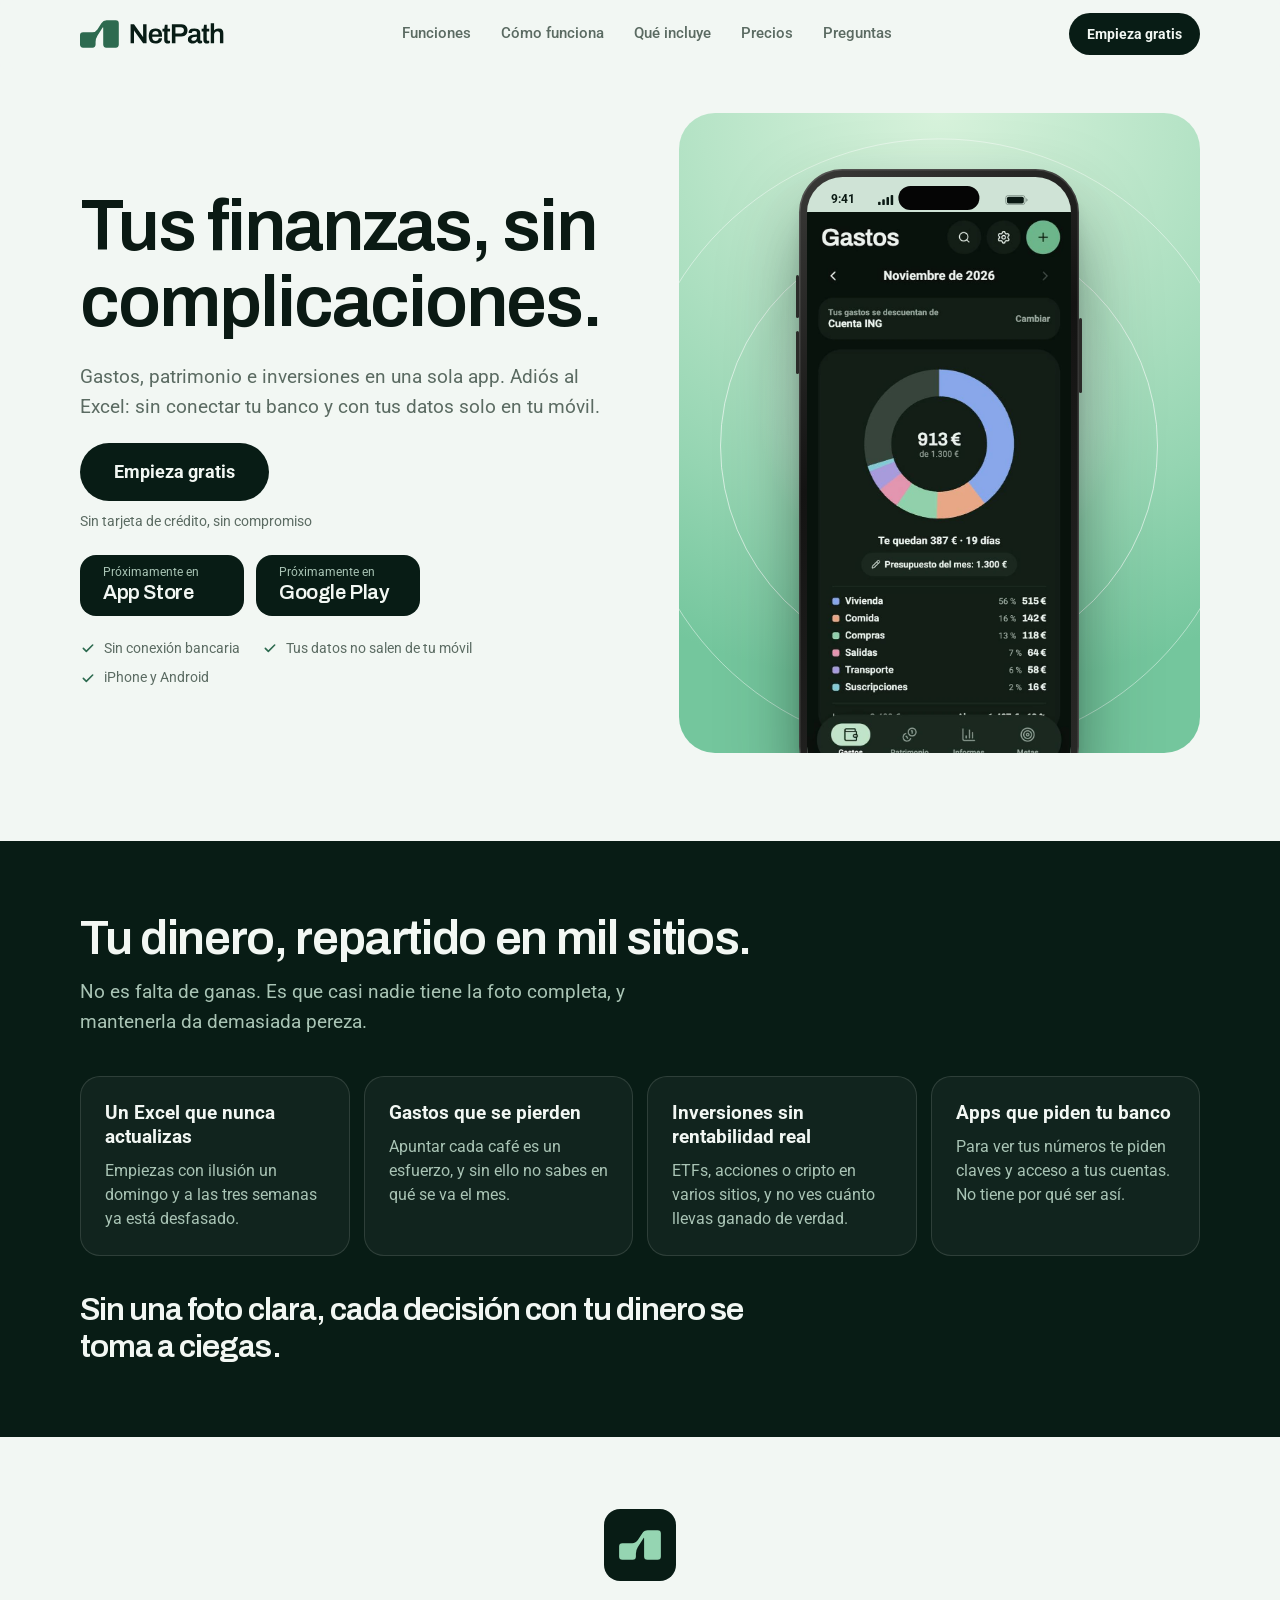
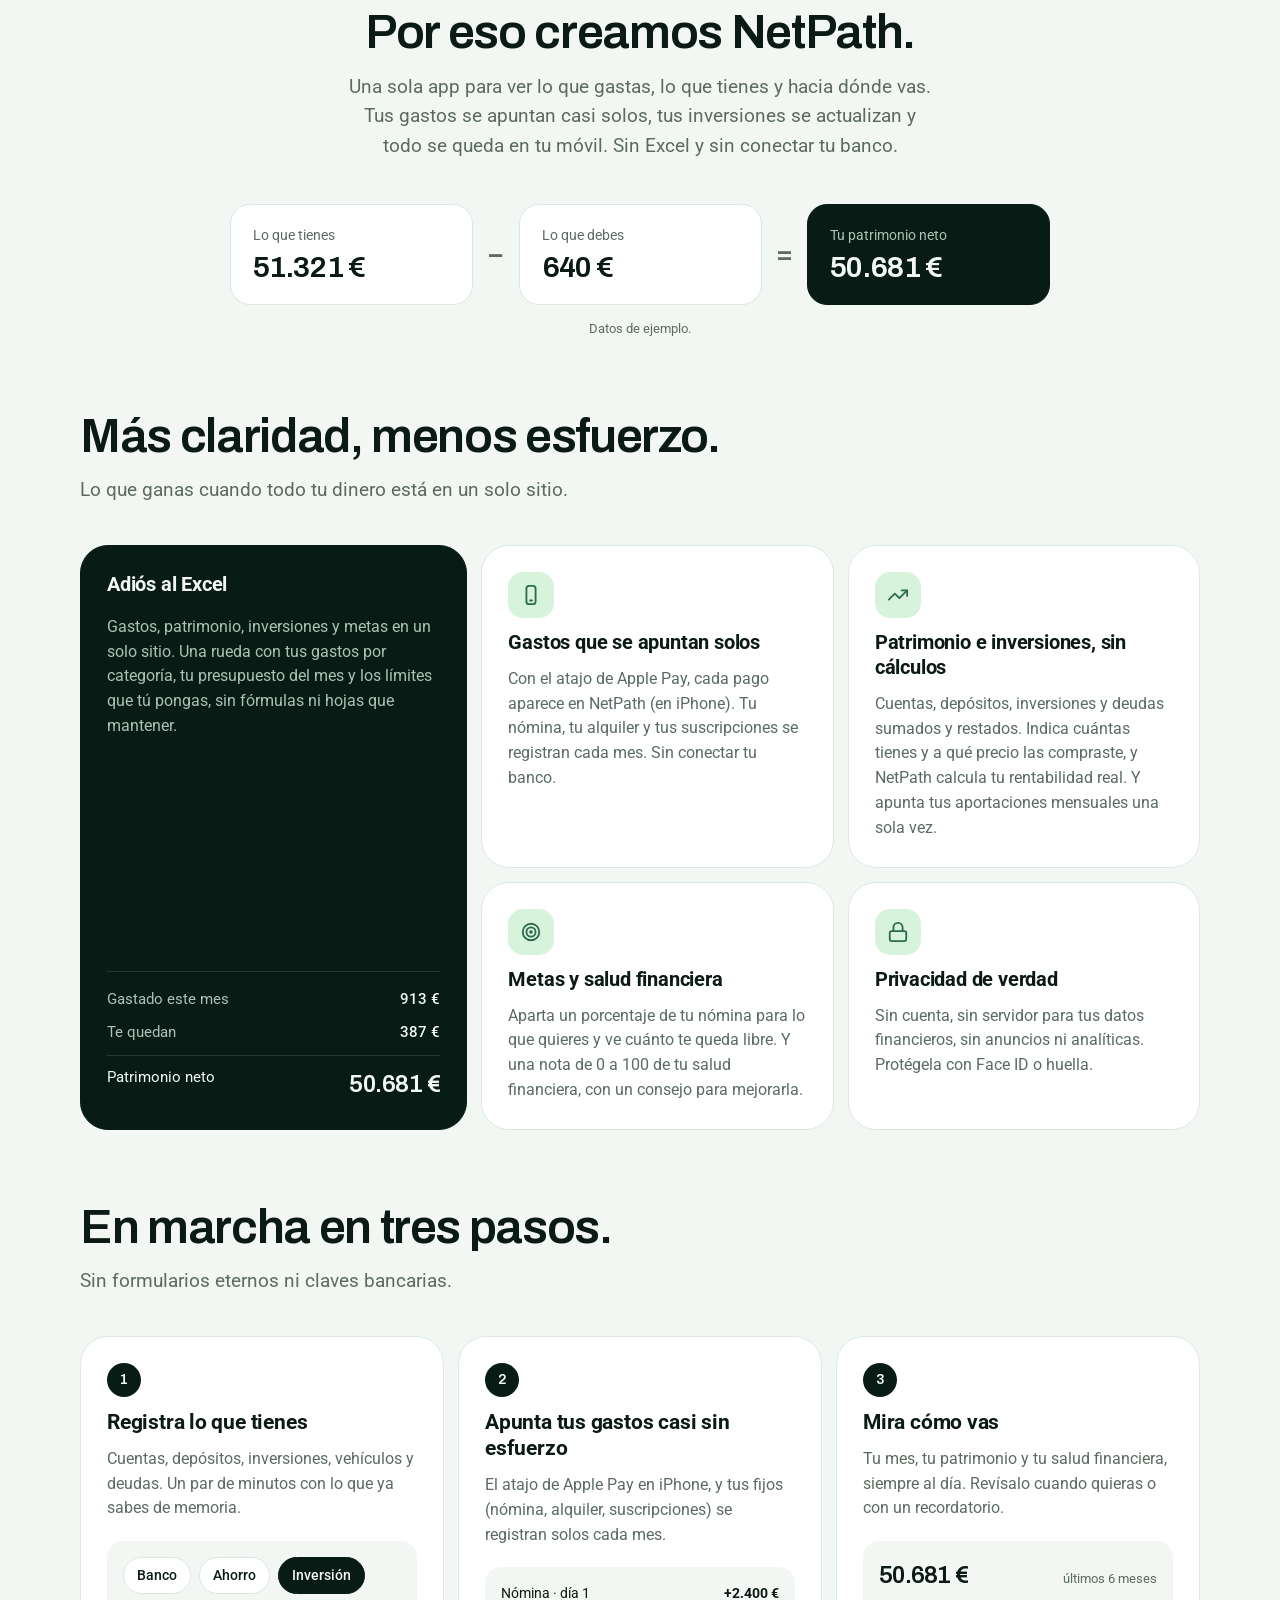
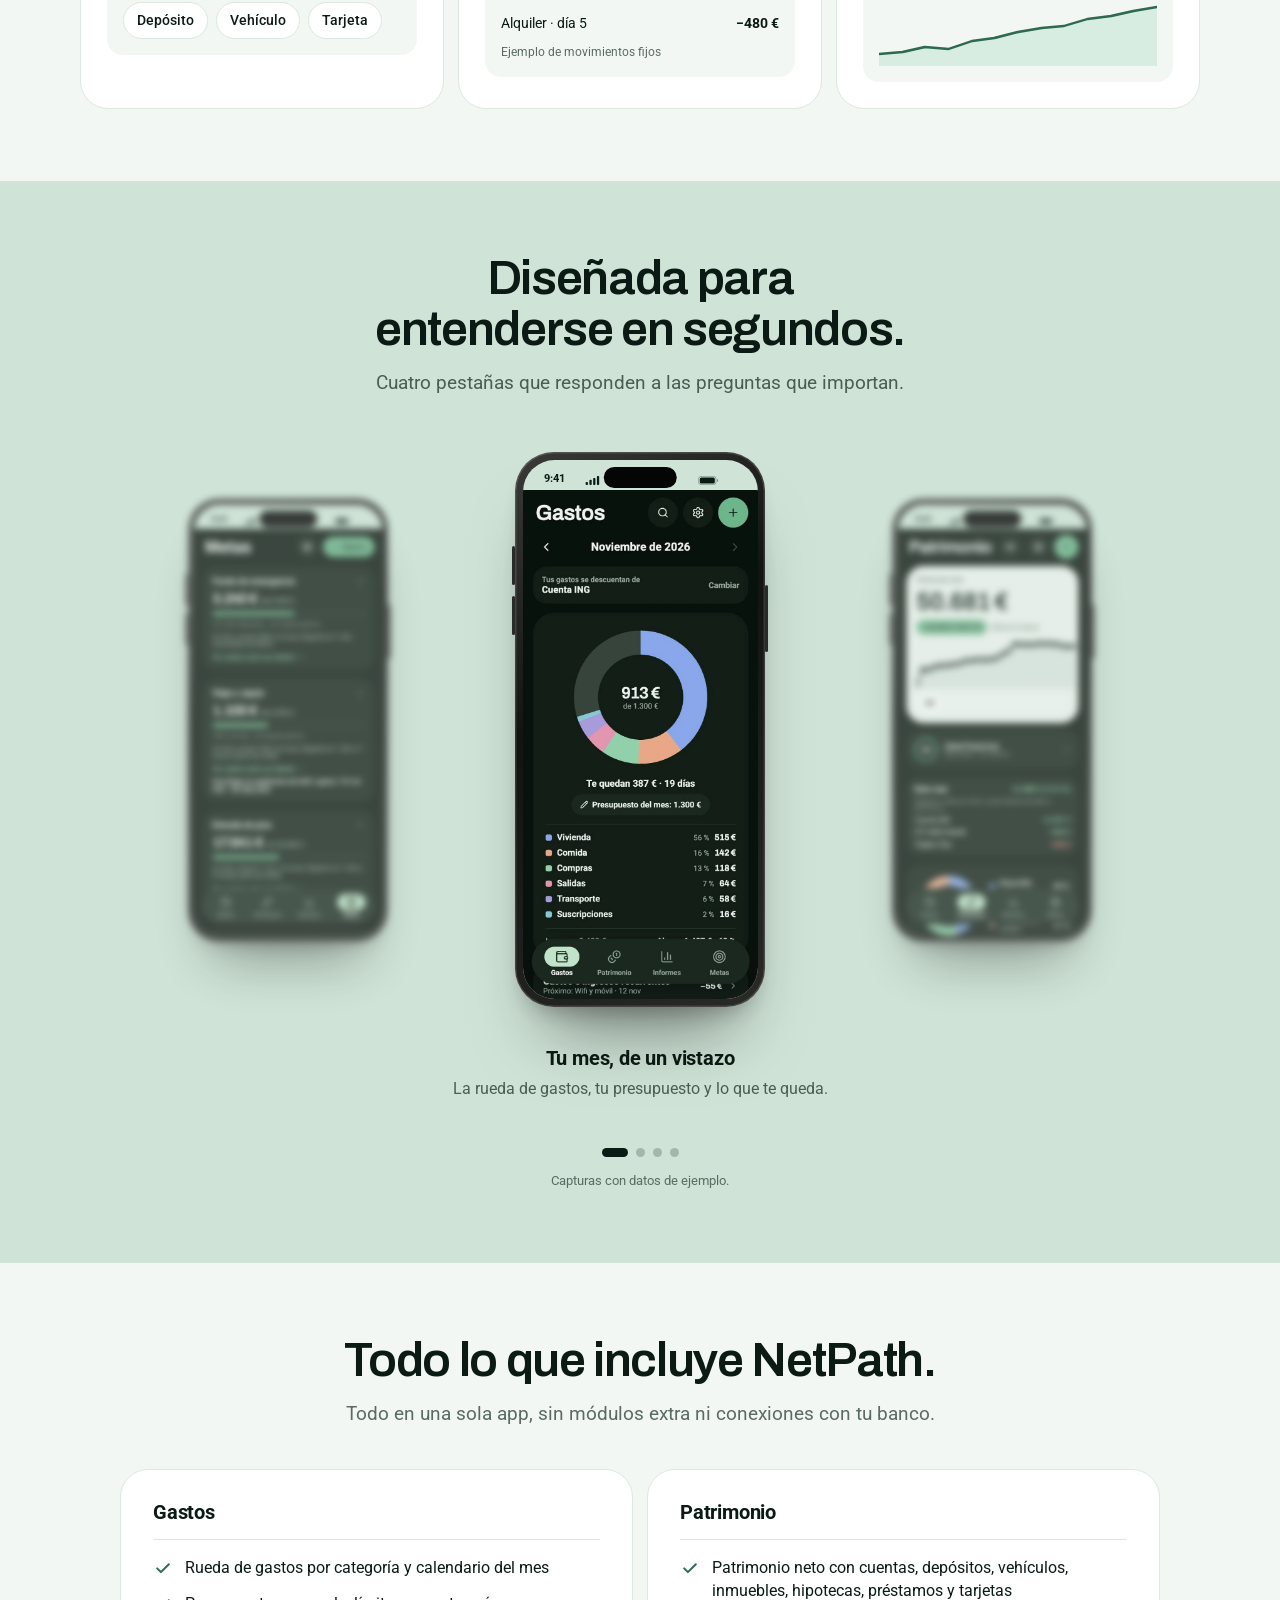
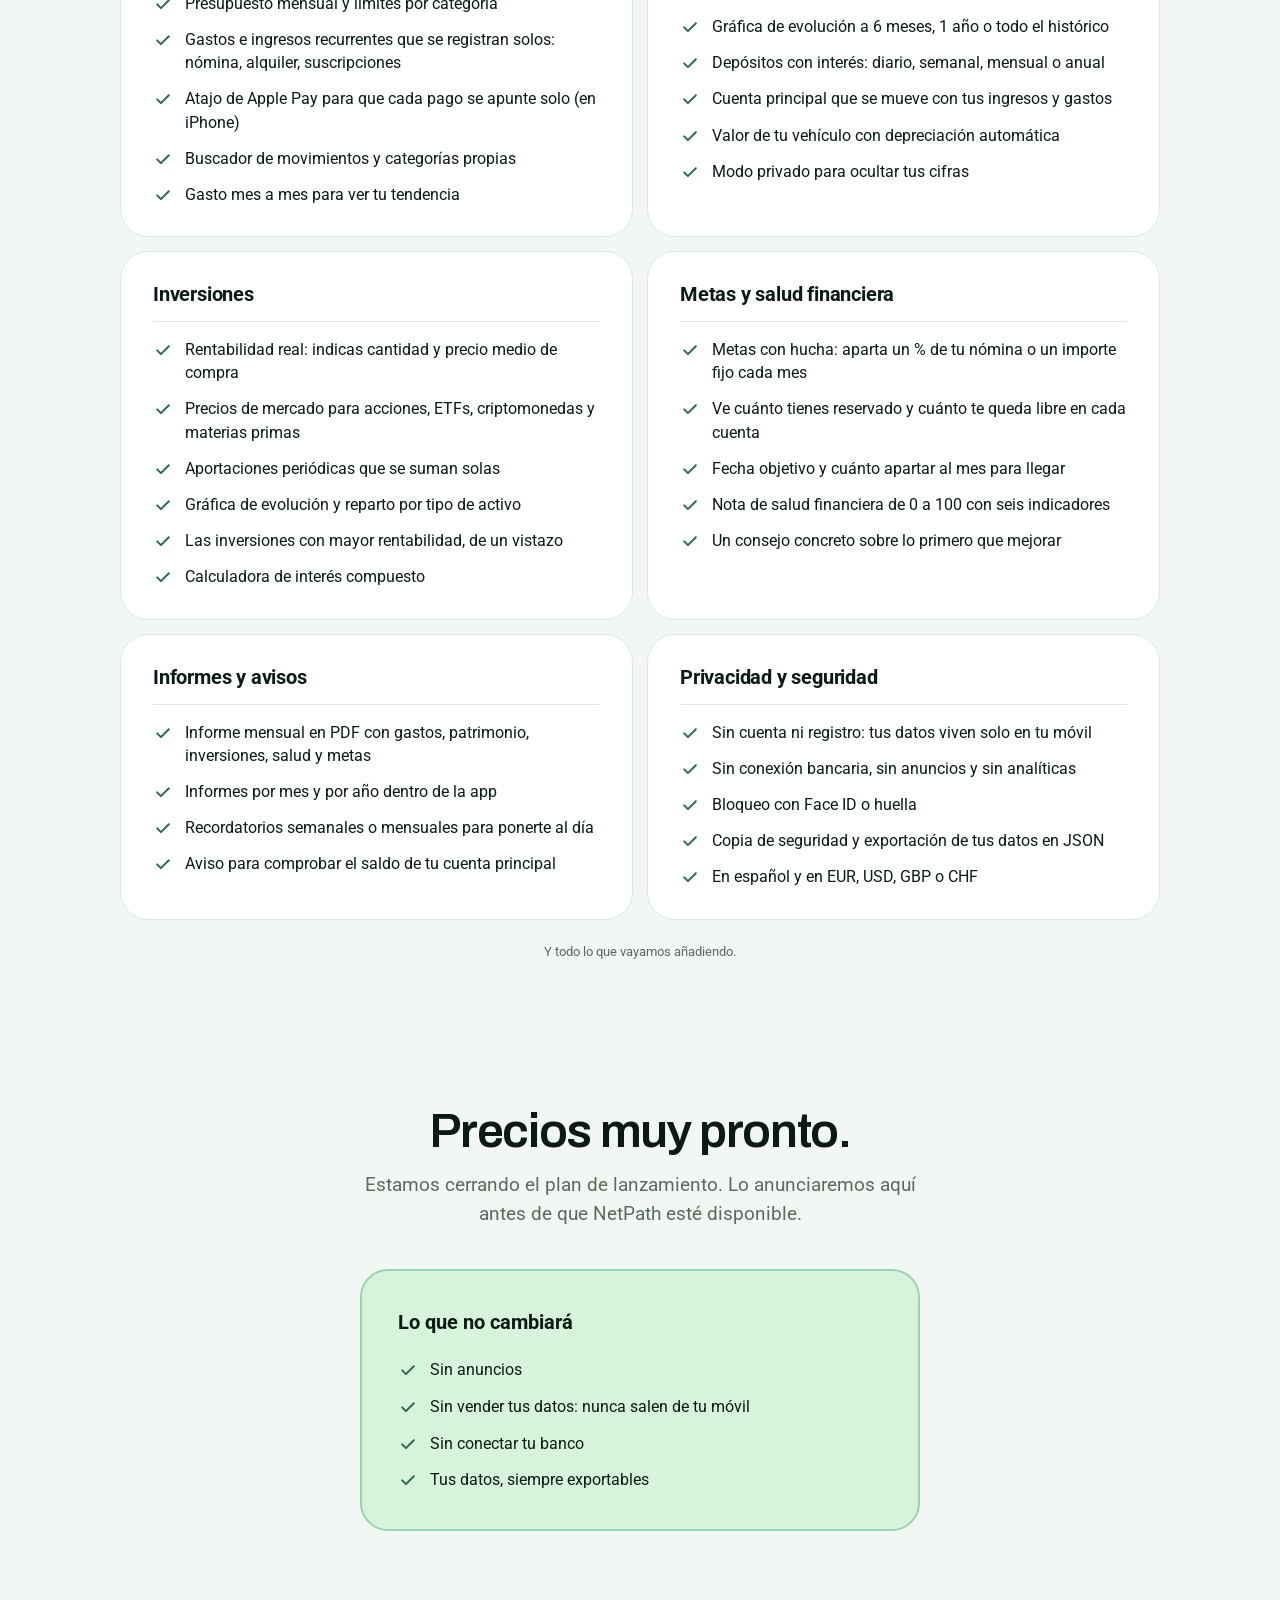
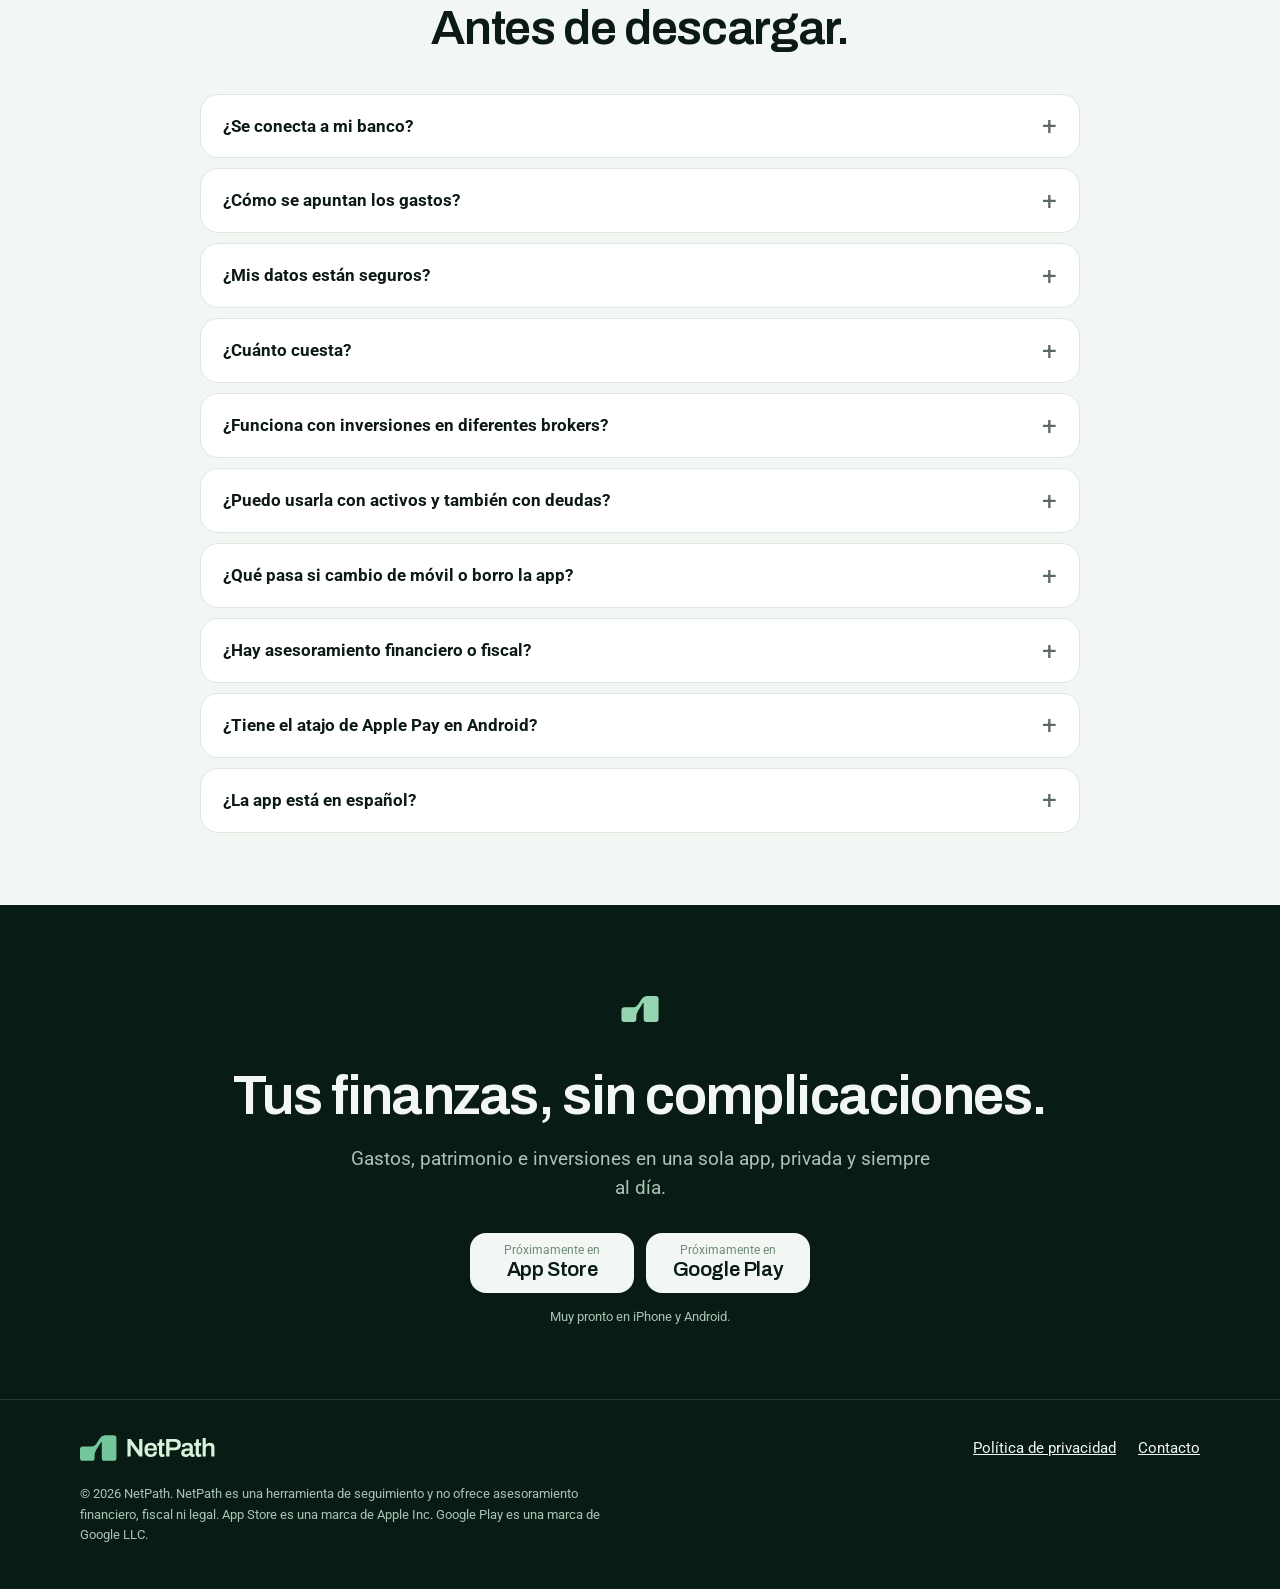
==== commit 94e1d058: "Web: carrusel 3D horizontal de pantallas (la de delante nítida, las demás desenfocadas) Co-Authored-" ====
--- a/index.html
+++ b/index.html
@@ -196,23 +196,20 @@
       <h2 class="h-display" id="t-pantallas">Diseñada para entenderse en segundos.</h2>
       <p class="lead" style="color:#4C5E54">Cuatro pestañas que responden a las preguntas que importan.</p>
     </div>
-    <div class="screens" role="list">
-      <figure role="listitem">
-        <div class="phone"><div class="phone-screen"><div class="statusbar"><span>9:41</span><span class="icons"><svg><use href="#i-signal"/></svg><svg><use href="#i-wifi"/></svg><svg><use href="#i-battery"/></svg></span></div><img loading="lazy" src="assets/screens/gastos.webp" width="750" height="1624" alt="Pantalla de gastos con la rueda de categorías y el presupuesto del mes"></div></div>
-        <figcaption><b>Tu mes, de un vistazo</b><span>La rueda de gastos, tu presupuesto y lo que te queda.</span></figcaption>
-      </figure>
-      <figure role="listitem">
-        <div class="phone"><div class="phone-screen"><div class="statusbar"><span>9:41</span><span class="icons"><svg><use href="#i-signal"/></svg><svg><use href="#i-wifi"/></svg><svg><use href="#i-battery"/></svg></span></div><img loading="lazy" src="assets/screens/patrimonio.webp" width="750" height="1624" alt="Pantalla de patrimonio con el total, su gráfica y la salud financiera"></div></div>
-        <figcaption><b>Tu patrimonio, claro</b><span>El total, su evolución y todo lo que tienes y debes.</span></figcaption>
-      </figure>
-      <figure role="listitem">
-        <div class="phone"><div class="phone-screen"><div class="statusbar"><span>9:41</span><span class="icons"><svg><use href="#i-signal"/></svg><svg><use href="#i-wifi"/></svg><svg><use href="#i-battery"/></svg></span></div><img loading="lazy" src="assets/screens/informes.webp" width="750" height="1624" alt="Pantalla de informes con la nota de salud financiera y sus indicadores"></div></div>
-        <figcaption><b>Tu salud financiera</b><span>Una nota de 0 a 100 y consejos para mejorarla.</span></figcaption>
-      </figure>
-      <figure role="listitem">
-        <div class="phone"><div class="phone-screen"><div class="statusbar"><span>9:41</span><span class="icons"><svg><use href="#i-signal"/></svg><svg><use href="#i-wifi"/></svg><svg><use href="#i-battery"/></svg></span></div><img loading="lazy" src="assets/screens/metas.webp" width="750" height="1624" alt="Pantalla de metas con el progreso de cada objetivo"></div></div>
-        <figcaption><b>Tus metas, apartadas</b><span>Cuánto llevas y cuánto apartar al mes para llegar.</span></figcaption>
-      </figure>
+    <div class="carousel" id="carousel" role="group" aria-roledescription="carrusel" aria-label="Pantallas de NetPath">
+      <div class="car-stage">
+        <div class="car-item" data-i="0"><div class="phone"><div class="phone-screen"><div class="statusbar"><span>9:41</span><span class="icons"><svg><use href="#i-signal"/></svg><svg><use href="#i-wifi"/></svg><svg><use href="#i-battery"/></svg></span></div><img loading="lazy" src="assets/screens/gastos.webp" width="750" height="1624" alt="Pantalla de gastos con la rueda de categorías y el presupuesto del mes"></div></div></div>
+        <div class="car-item" data-i="1"><div class="phone"><div class="phone-screen"><div class="statusbar"><span>9:41</span><span class="icons"><svg><use href="#i-signal"/></svg><svg><use href="#i-wifi"/></svg><svg><use href="#i-battery"/></svg></span></div><img loading="lazy" src="assets/screens/patrimonio.webp" width="750" height="1624" alt="Pantalla de patrimonio con el total, su gráfica y la salud financiera"></div></div></div>
+        <div class="car-item" data-i="2"><div class="phone"><div class="phone-screen"><div class="statusbar"><span>9:41</span><span class="icons"><svg><use href="#i-signal"/></svg><svg><use href="#i-wifi"/></svg><svg><use href="#i-battery"/></svg></span></div><img loading="lazy" src="assets/screens/informes.webp" width="750" height="1624" alt="Pantalla de informes con la nota de salud financiera y sus indicadores"></div></div></div>
+        <div class="car-item" data-i="3"><div class="phone"><div class="phone-screen"><div class="statusbar"><span>9:41</span><span class="icons"><svg><use href="#i-signal"/></svg><svg><use href="#i-wifi"/></svg><svg><use href="#i-battery"/></svg></span></div><img loading="lazy" src="assets/screens/metas.webp" width="750" height="1624" alt="Pantalla de metas con el progreso de cada objetivo"></div></div></div>
+      </div>
+      <div class="car-captions" aria-live="polite">
+        <p class="car-cap" data-i="0"><b>Tu mes, de un vistazo</b><span>La rueda de gastos, tu presupuesto y lo que te queda.</span></p>
+        <p class="car-cap" data-i="1"><b>Tu patrimonio, claro</b><span>El total, su evolución y todo lo que tienes y debes.</span></p>
+        <p class="car-cap" data-i="2"><b>Tu salud financiera</b><span>Una nota de 0 a 100 y consejos para mejorarla.</span></p>
+        <p class="car-cap" data-i="3"><b>Tus metas, apartadas</b><span>Cuánto llevas y cuánto apartar al mes para llegar.</span></p>
+      </div>
+      <div class="car-dots"><button type="button" class="car-dot" data-i="0" aria-label="Ver pantalla 1: Tu mes, de un vistazo"></button><button type="button" class="car-dot" data-i="1" aria-label="Ver pantalla 2: Tu patrimonio, claro"></button><button type="button" class="car-dot" data-i="2" aria-label="Ver pantalla 3: Tu salud financiera"></button><button type="button" class="car-dot" data-i="3" aria-label="Ver pantalla 4: Tus metas, apartadas"></button></div>
     </div>
     <p class="fine" style="text-align:center">Capturas con datos de ejemplo.</p>
   </div>
--- a/styles.css
+++ b/styles.css
@@ -90,8 +90,8 @@
 .hero-panel::before { width: 118%; aspect-ratio: 1; }
 .hero-panel::after { width: 84%; aspect-ratio: 1; border-color: rgba(255, 255, 255, .6); }
 .hero-panel .glow { position: absolute; z-index: -1; left: 50%; top: 46%; width: 70%; aspect-ratio: 1; transform: translate(-50%, -50%); border-radius: 50%; background: radial-gradient(closest-side, rgba(255, 255, 255, .75), rgba(255, 255, 255, 0)); pointer-events: none; }
-.hero-panel .phone { margin-bottom: -150px; animation: phone-float 6.5s ease-in-out infinite; filter: drop-shadow(0 34px 38px rgba(8, 28, 21, .28)); will-change: transform; }
-@keyframes phone-float { 0%, 100% { transform: translateY(0); } 50% { transform: translateY(-14px); } }
+.hero-panel .phone { margin-bottom: -150px; animation: phone-float 4.5s ease-in-out infinite; filter: drop-shadow(0 34px 38px rgba(8, 28, 21, .28)); will-change: transform; }
+@keyframes phone-float { 0%, 100% { transform: translateY(0); } 50% { transform: translateY(-18px); } }
 @media (prefers-reduced-motion: reduce) { .hero-panel .phone { animation: none; } }
 @media (min-width: 960px) {
   .hero { padding-block: 44px 88px; }
@@ -167,7 +167,7 @@
 @media (min-width: 900px) { .steps { grid-template-columns: repeat(3, 1fr); } }
 
 /* Screens */
-.screens-band { background: var(--stone); }
+.screens-band { background: var(--stone); overflow-x: clip; }
 .screens { display: flex; gap: 22px; overflow-x: auto; scroll-snap-type: x mandatory; padding: 8px var(--gutter) 28px; margin-inline: calc(var(--gutter) * -1); scrollbar-width: none; }
 .screens::-webkit-scrollbar { display: none; }
 .screens figure { scroll-snap-align: center; display: grid; gap: 18px; justify-items: center; width: 270px; flex: none; text-align: center; }
@@ -240,3 +240,18 @@
 .cta { display: grid; gap: 10px; justify-items: start; }
 .btn-lg { min-height: 58px; padding: 0 34px; font-size: 18px; }
 .cta-note { font-size: 14px; color: var(--muted); }
+
+/* Screens carousel: the phones turn on a horizontal ring, the one in front is sharp and the rest sit blurred behind. */
+.carousel { display: grid; gap: 18px; justify-items: center; }
+.car-stage { position: relative; width: 100%; max-width: 1100px; height: 590px; }
+.car-item { position: absolute; left: 50%; top: 14px; transform-origin: 50% 50%; will-change: transform, filter, opacity; cursor: pointer; }
+.car-item .phone { --w: 250px; }
+.car-captions { position: relative; width: min(100%, 460px); min-height: 84px; text-align: center; }
+.car-cap { position: absolute; inset: 0; display: grid; gap: 6px; align-content: start; opacity: 0; transition: opacity .5s ease; pointer-events: none; }
+.car-cap.on { opacity: 1; }
+.car-cap b { font-size: 20px; line-height: 1.25; letter-spacing: -0.01em; }
+.car-cap span { color: #4C5E54; font-size: 16px; }
+.car-dots { display: flex; gap: 8px; }
+.car-dot { width: 9px; height: 9px; padding: 0; border: 0; border-radius: 999px; background: rgba(8, 28, 21, .22); cursor: pointer; transition: width .3s ease, background .3s ease; }
+.car-dot.on { width: 26px; background: var(--charcoal); }
+@media (max-width: 640px) { .car-stage { height: 520px; } .car-item .phone { --w: 220px; } }
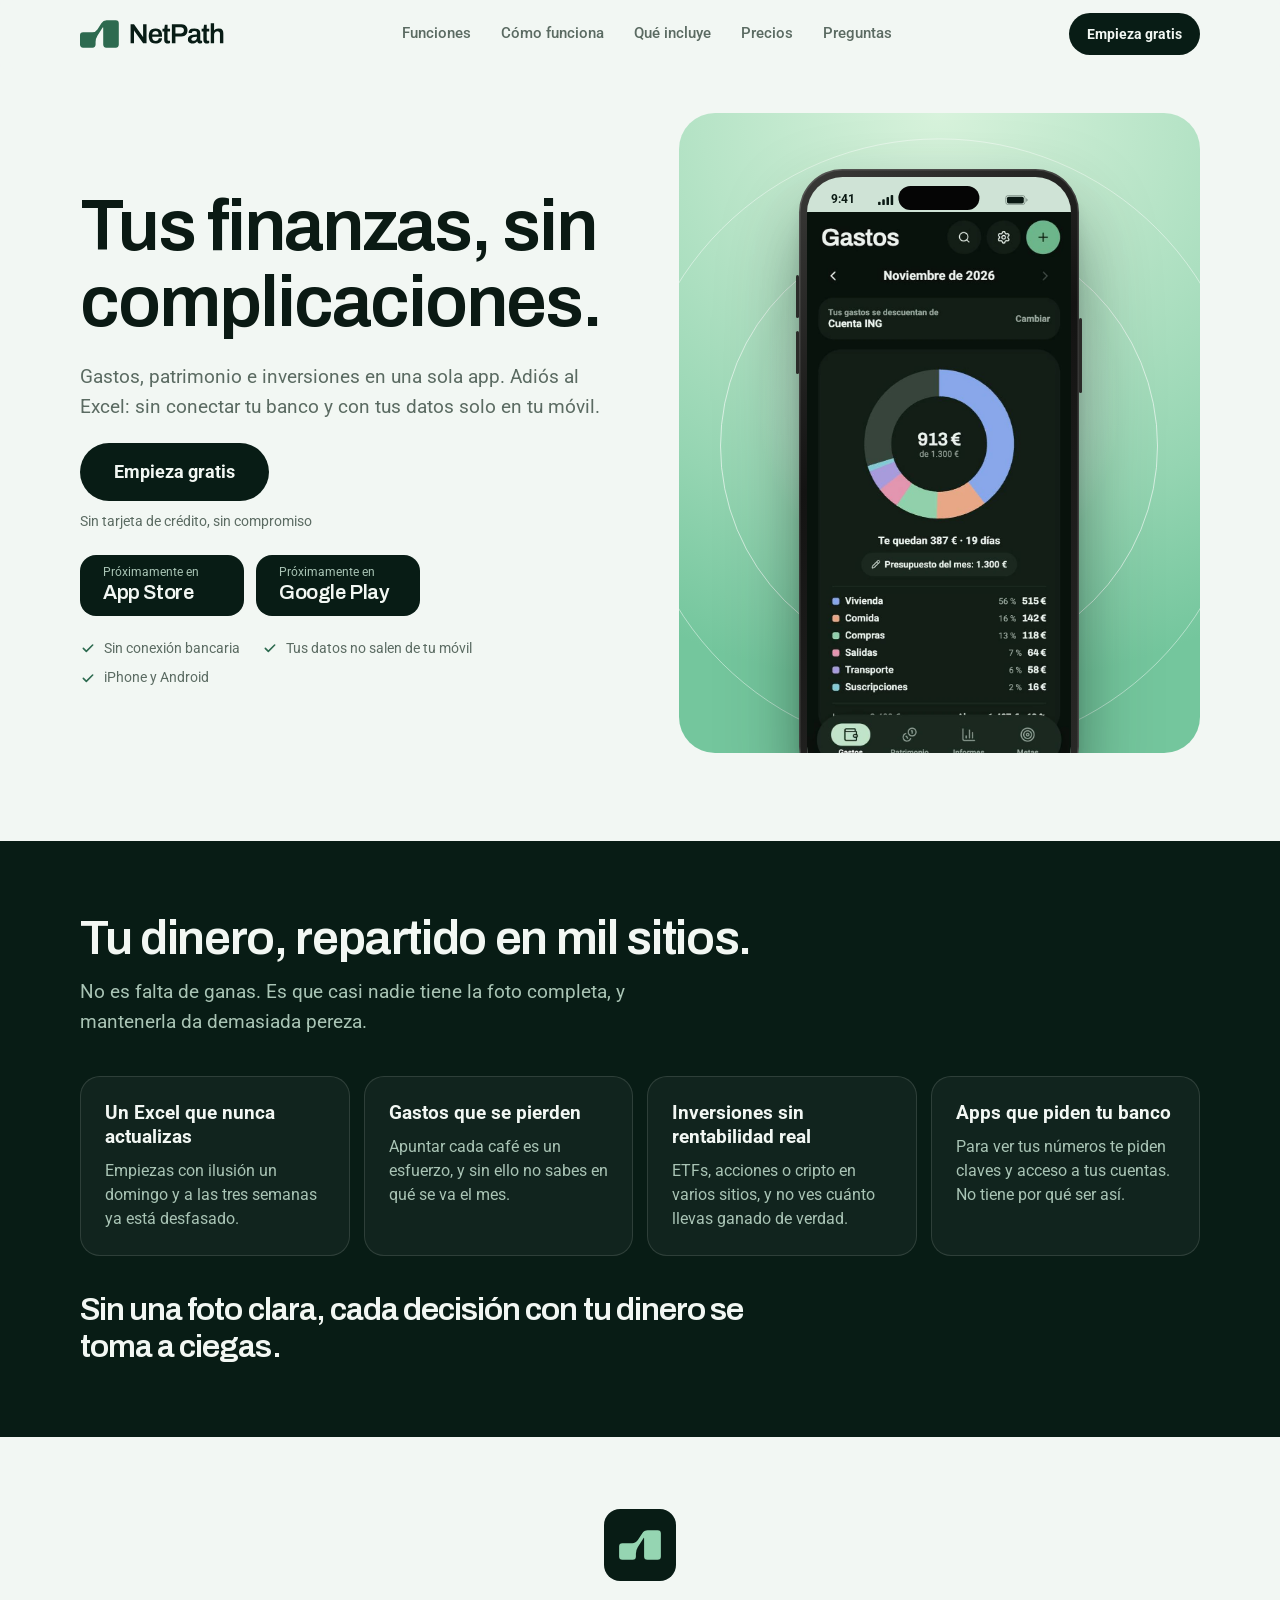
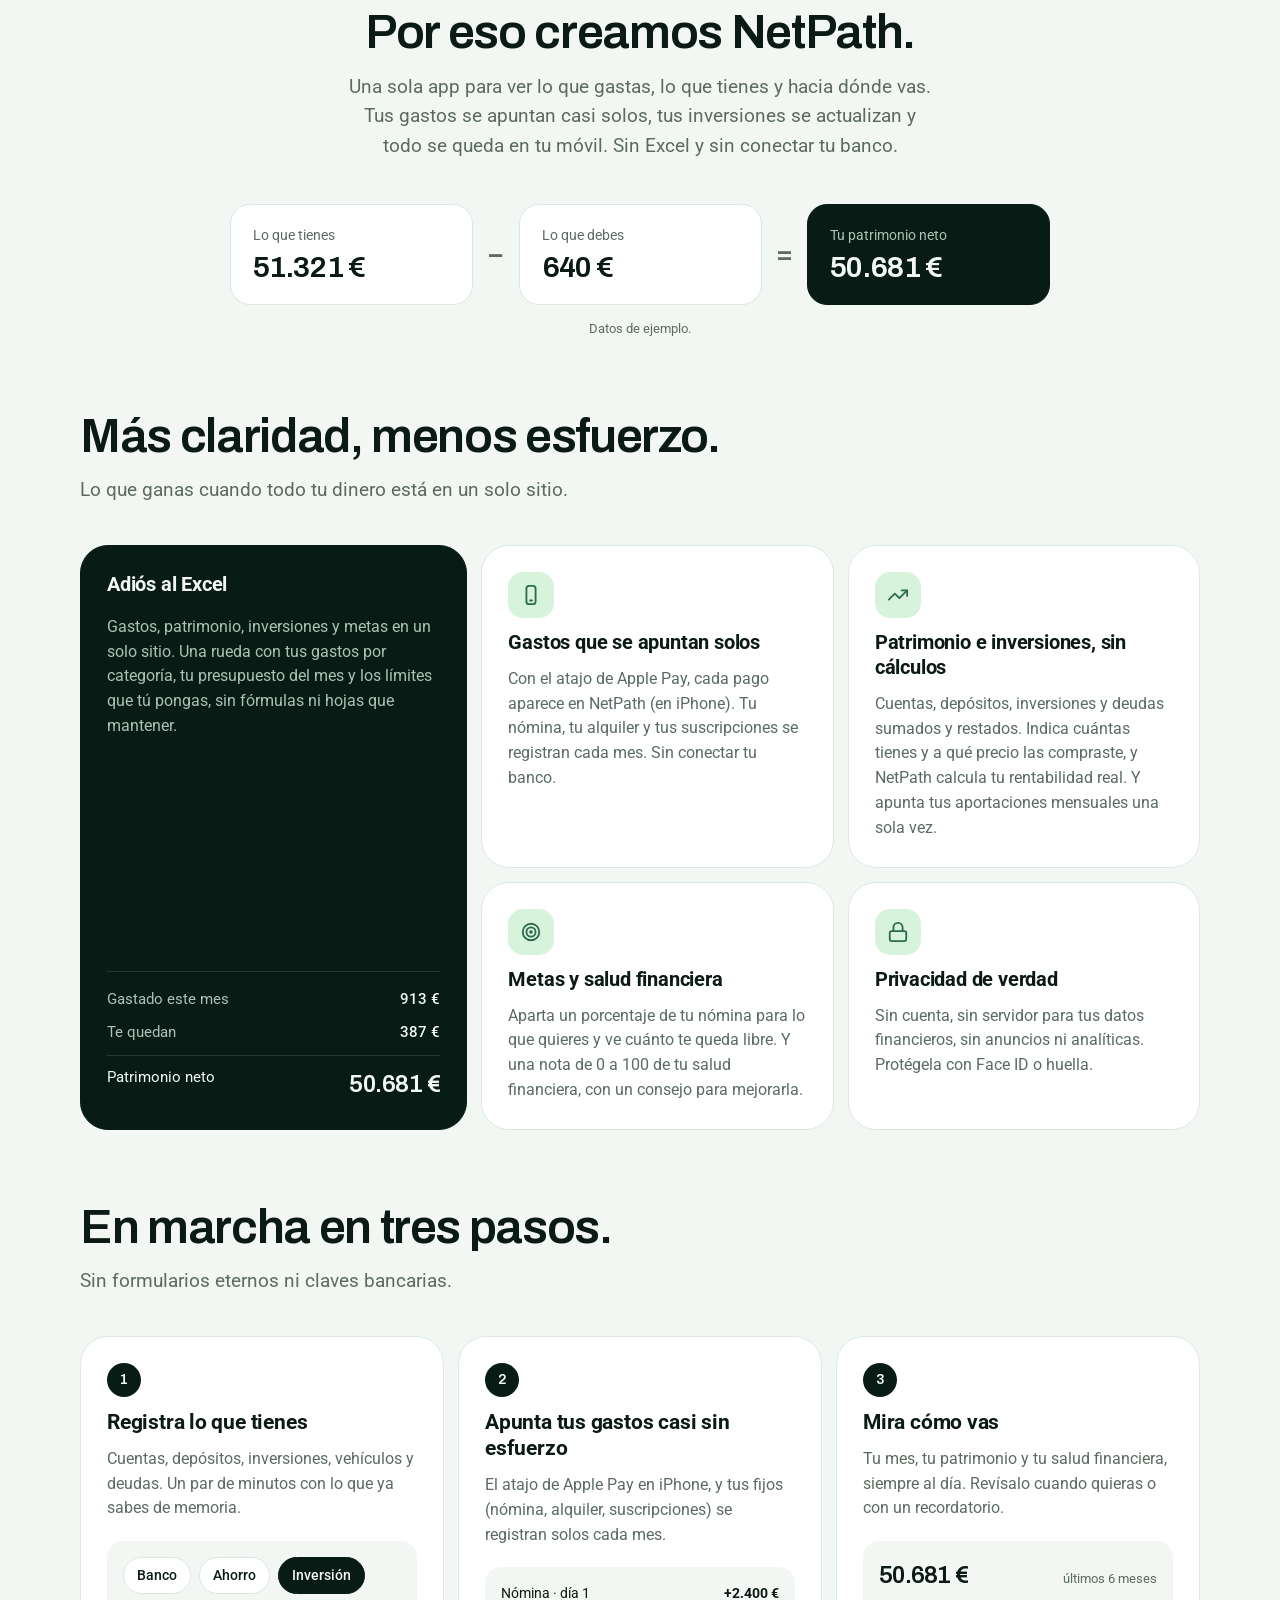
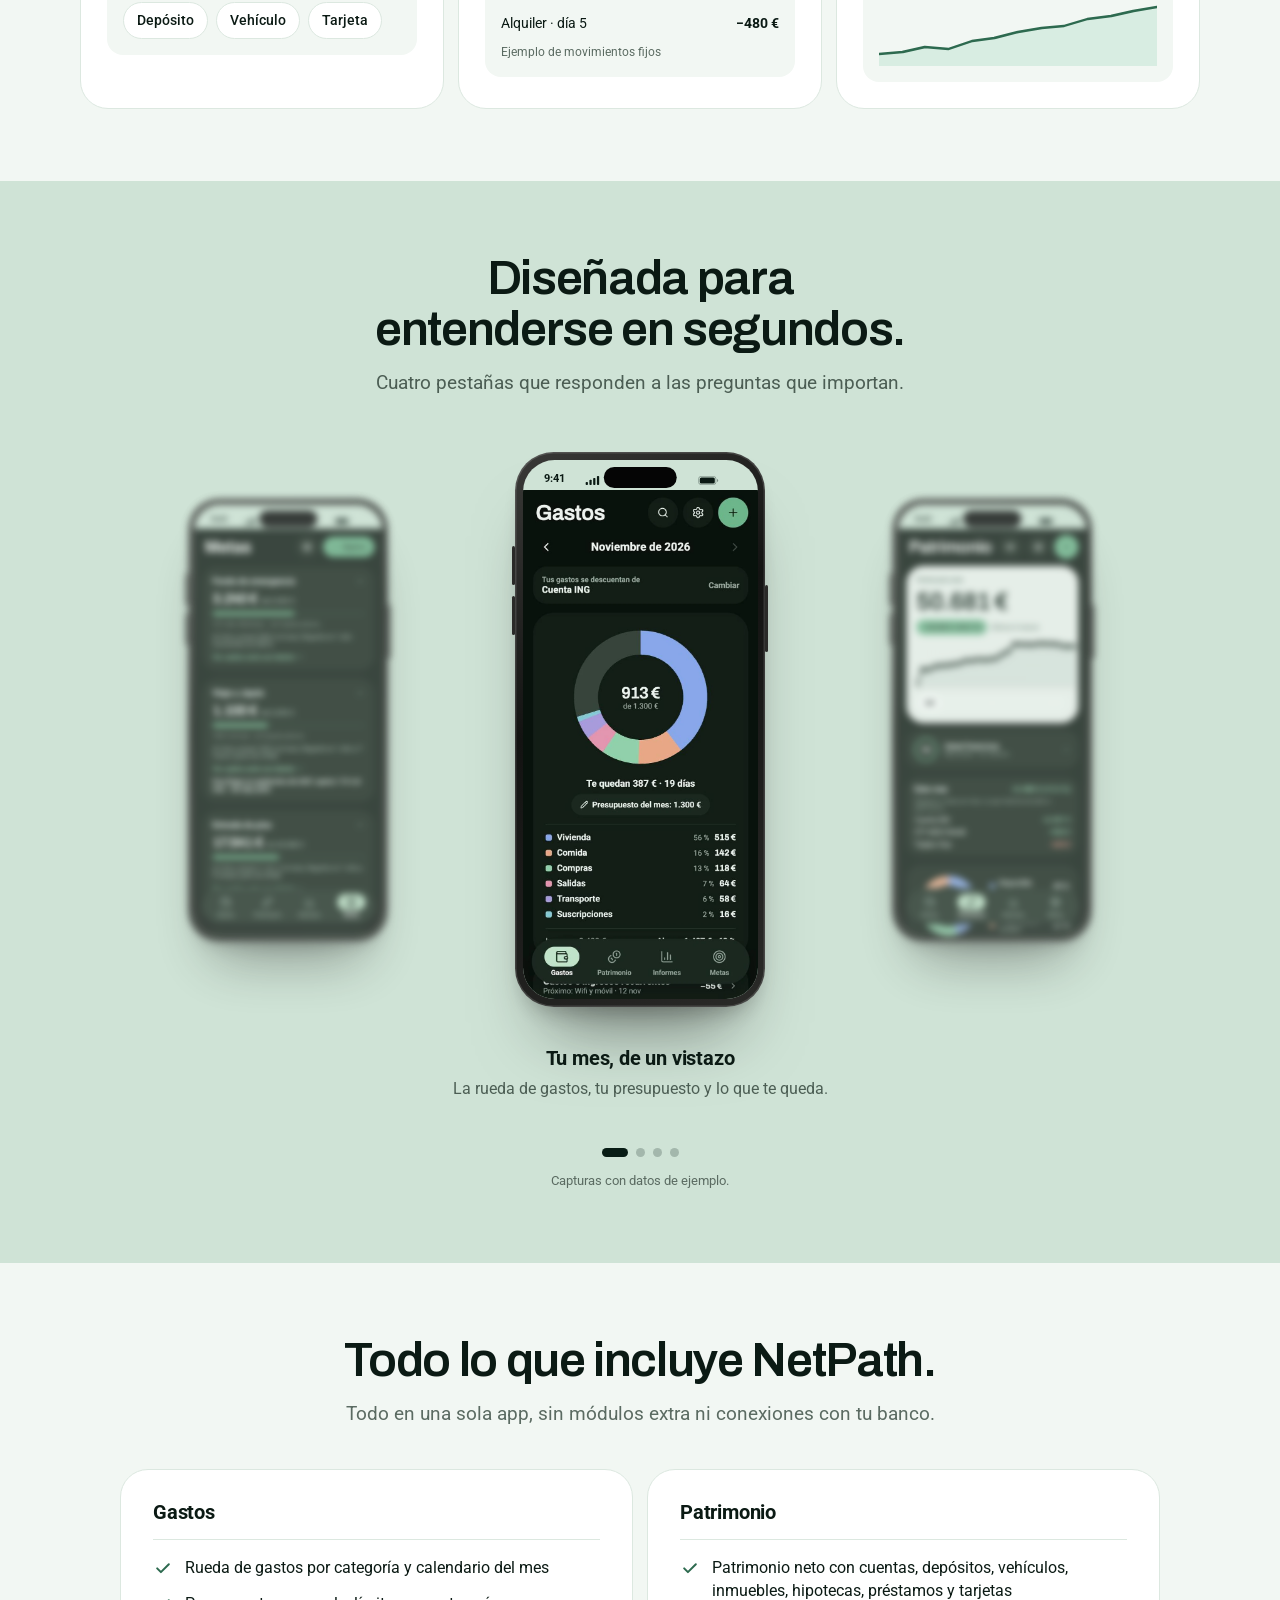
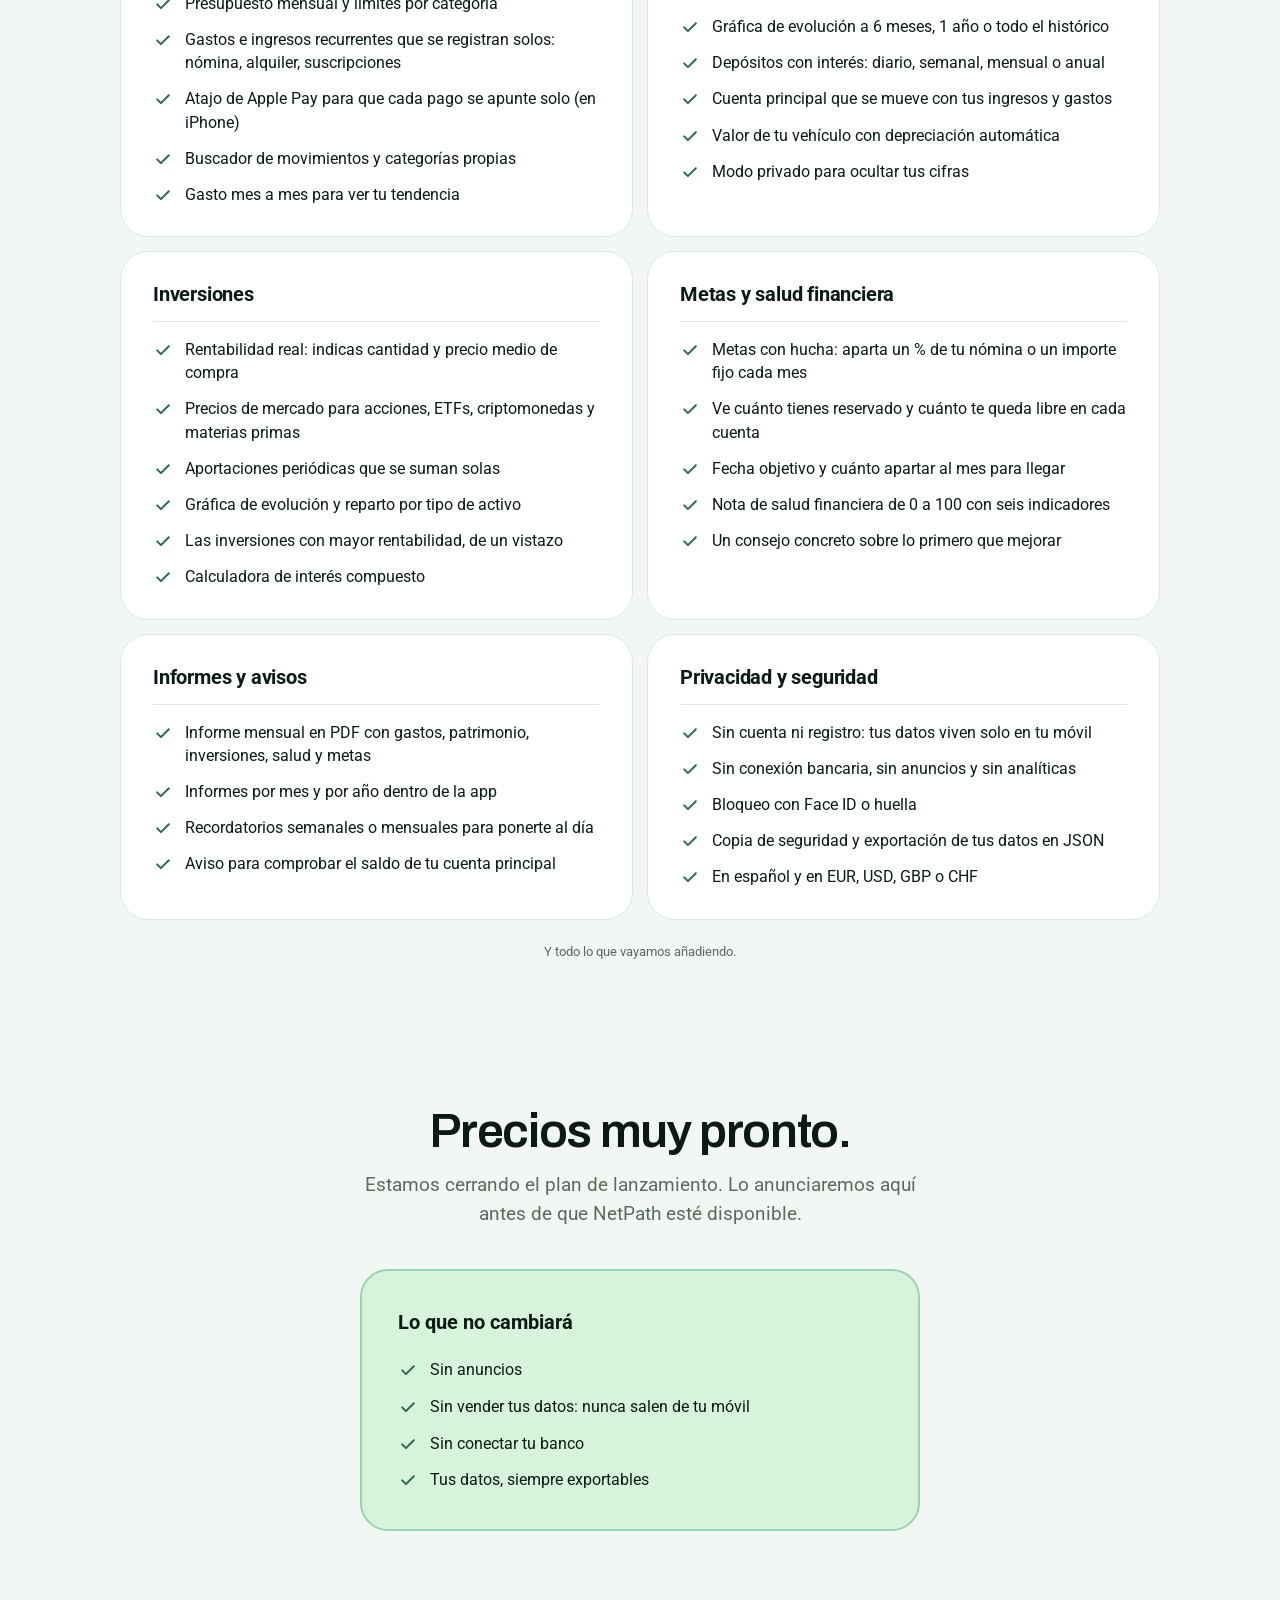
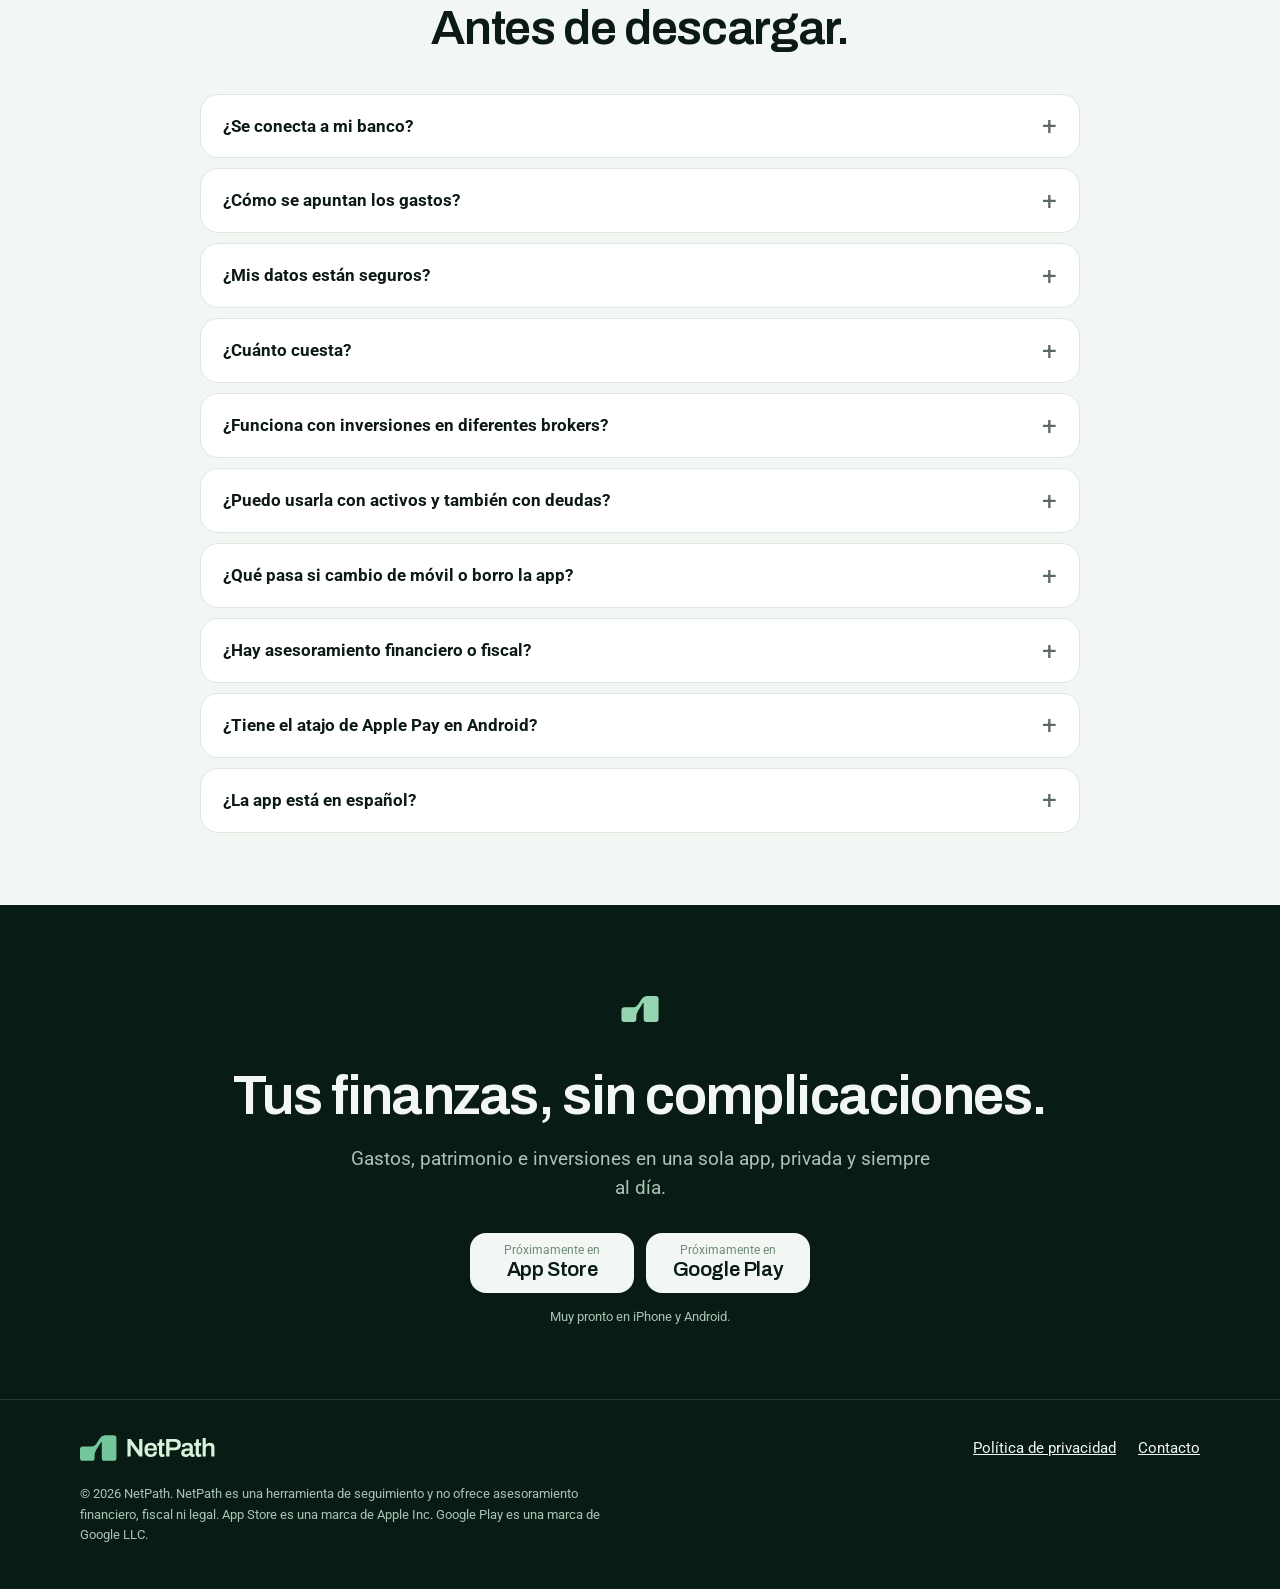
==== commit a60462c1: "Web: favicon nuevo (ico, png, svg y apple-touch) con versión para saltar la caché Co-Authored-By: Cl" ====
--- a/index.html
+++ b/index.html
@@ -17,8 +17,10 @@
   <meta property="og:image:alt" content="NetPath: tus finanzas, sin complicaciones, con la pantalla de gastos de la app">
   <meta name="twitter:card" content="summary_large_image">
   <link rel="canonical" href="https://netpathapp.github.io/">
-  <link rel="icon" href="assets/brand/app-icon.svg" type="image/svg+xml">
-  <link rel="apple-touch-icon" href="assets/brand/app-icon-1024.png">
+  <link rel="icon" href="favicon.ico?v=2" sizes="any">
+  <link rel="icon" href="assets/brand/app-icon.svg?v=2" type="image/svg+xml">
+  <link rel="icon" href="assets/brand/favicon-32.png?v=2" type="image/png" sizes="32x32">
+  <link rel="apple-touch-icon" href="assets/brand/apple-touch-icon.png?v=2">
   <link rel="preload" href="assets/fonts/archivo-600.woff" as="font" type="font/woff" crossorigin>
   <link rel="stylesheet" href="styles.css">
 </head>
--- a/styles.css
+++ b/styles.css
@@ -243,7 +243,7 @@
 
 /* Screens carousel: the phones turn on a horizontal ring, the one in front is sharp and the rest sit blurred behind. */
 .carousel { display: grid; gap: 18px; justify-items: center; }
-.car-stage { position: relative; width: 100%; max-width: 1100px; height: 590px; }
+.car-stage { position: relative; isolation: isolate; z-index: 0; width: 100%; max-width: 1100px; height: 590px; }
 .car-item { position: absolute; left: 50%; top: 14px; transform-origin: 50% 50%; will-change: transform, filter, opacity; cursor: pointer; }
 .car-item .phone { --w: 250px; }
 .car-captions { position: relative; width: min(100%, 460px); min-height: 84px; text-align: center; }
